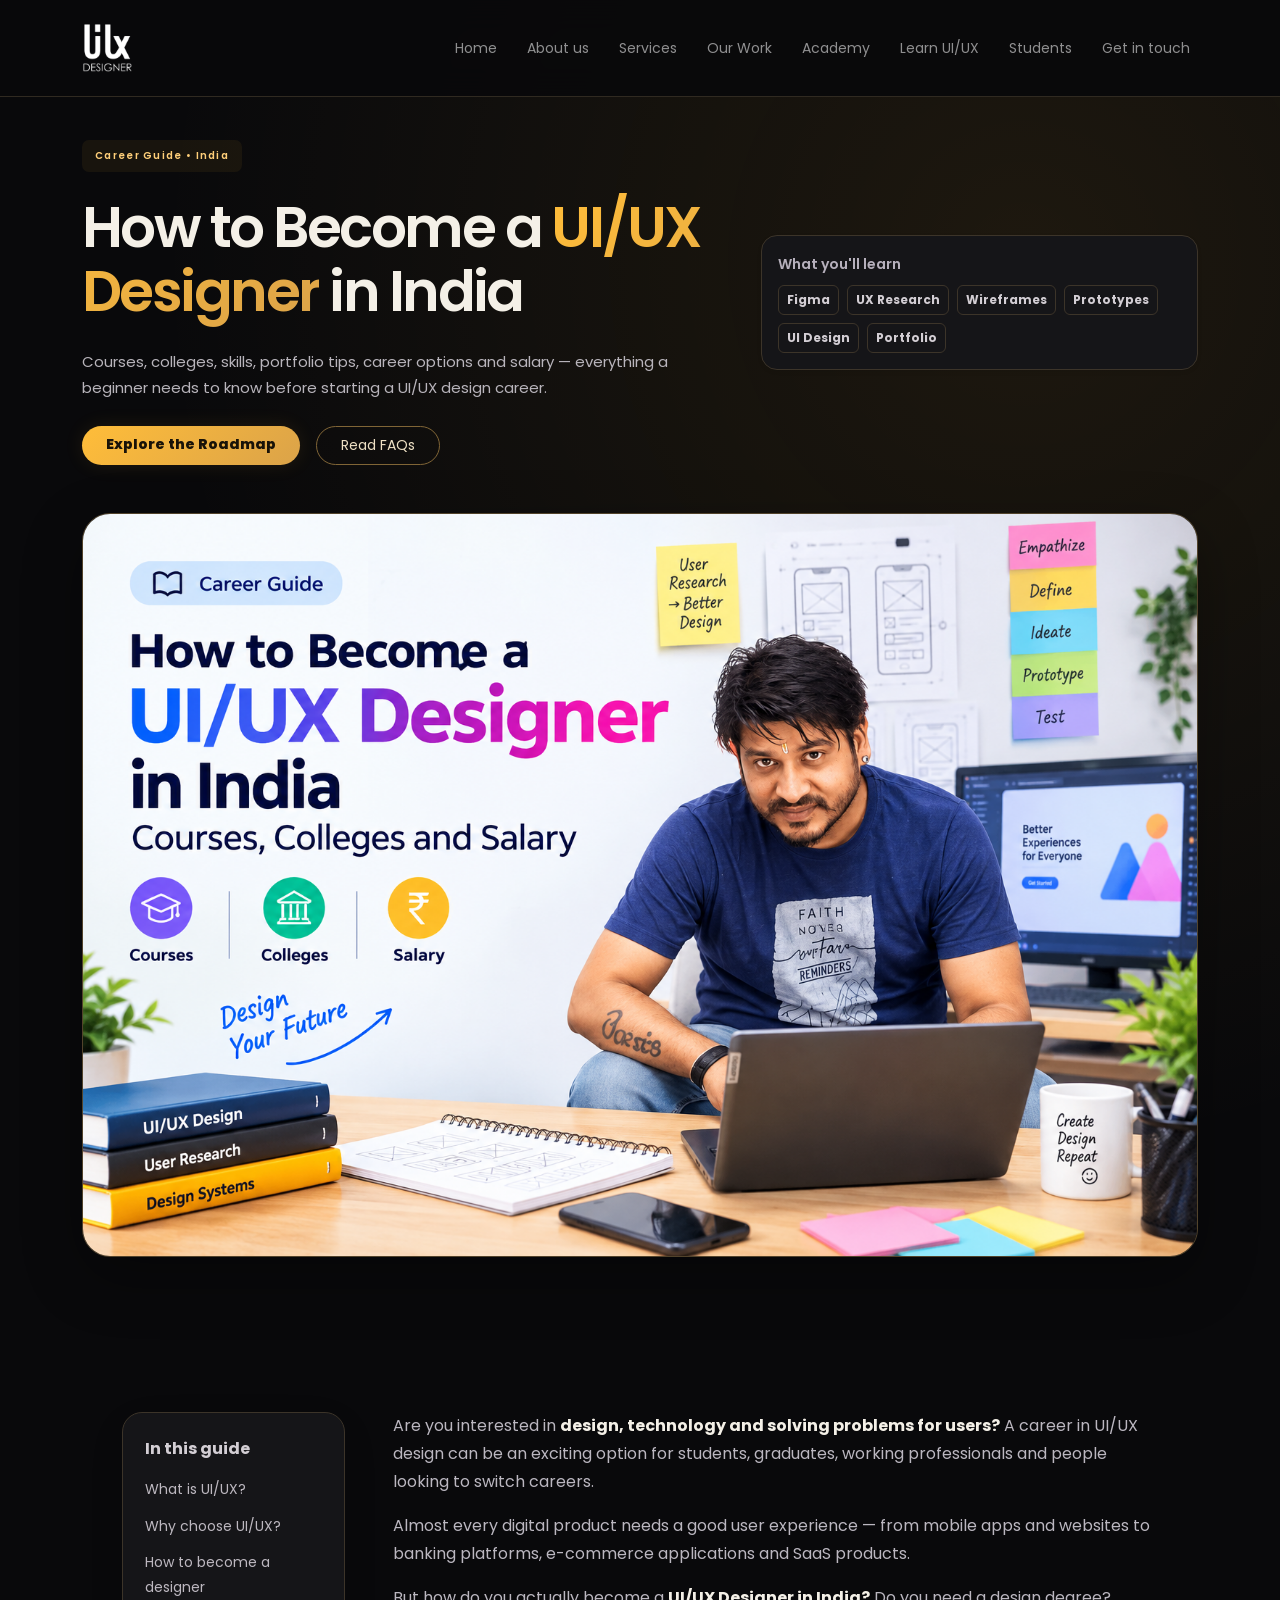
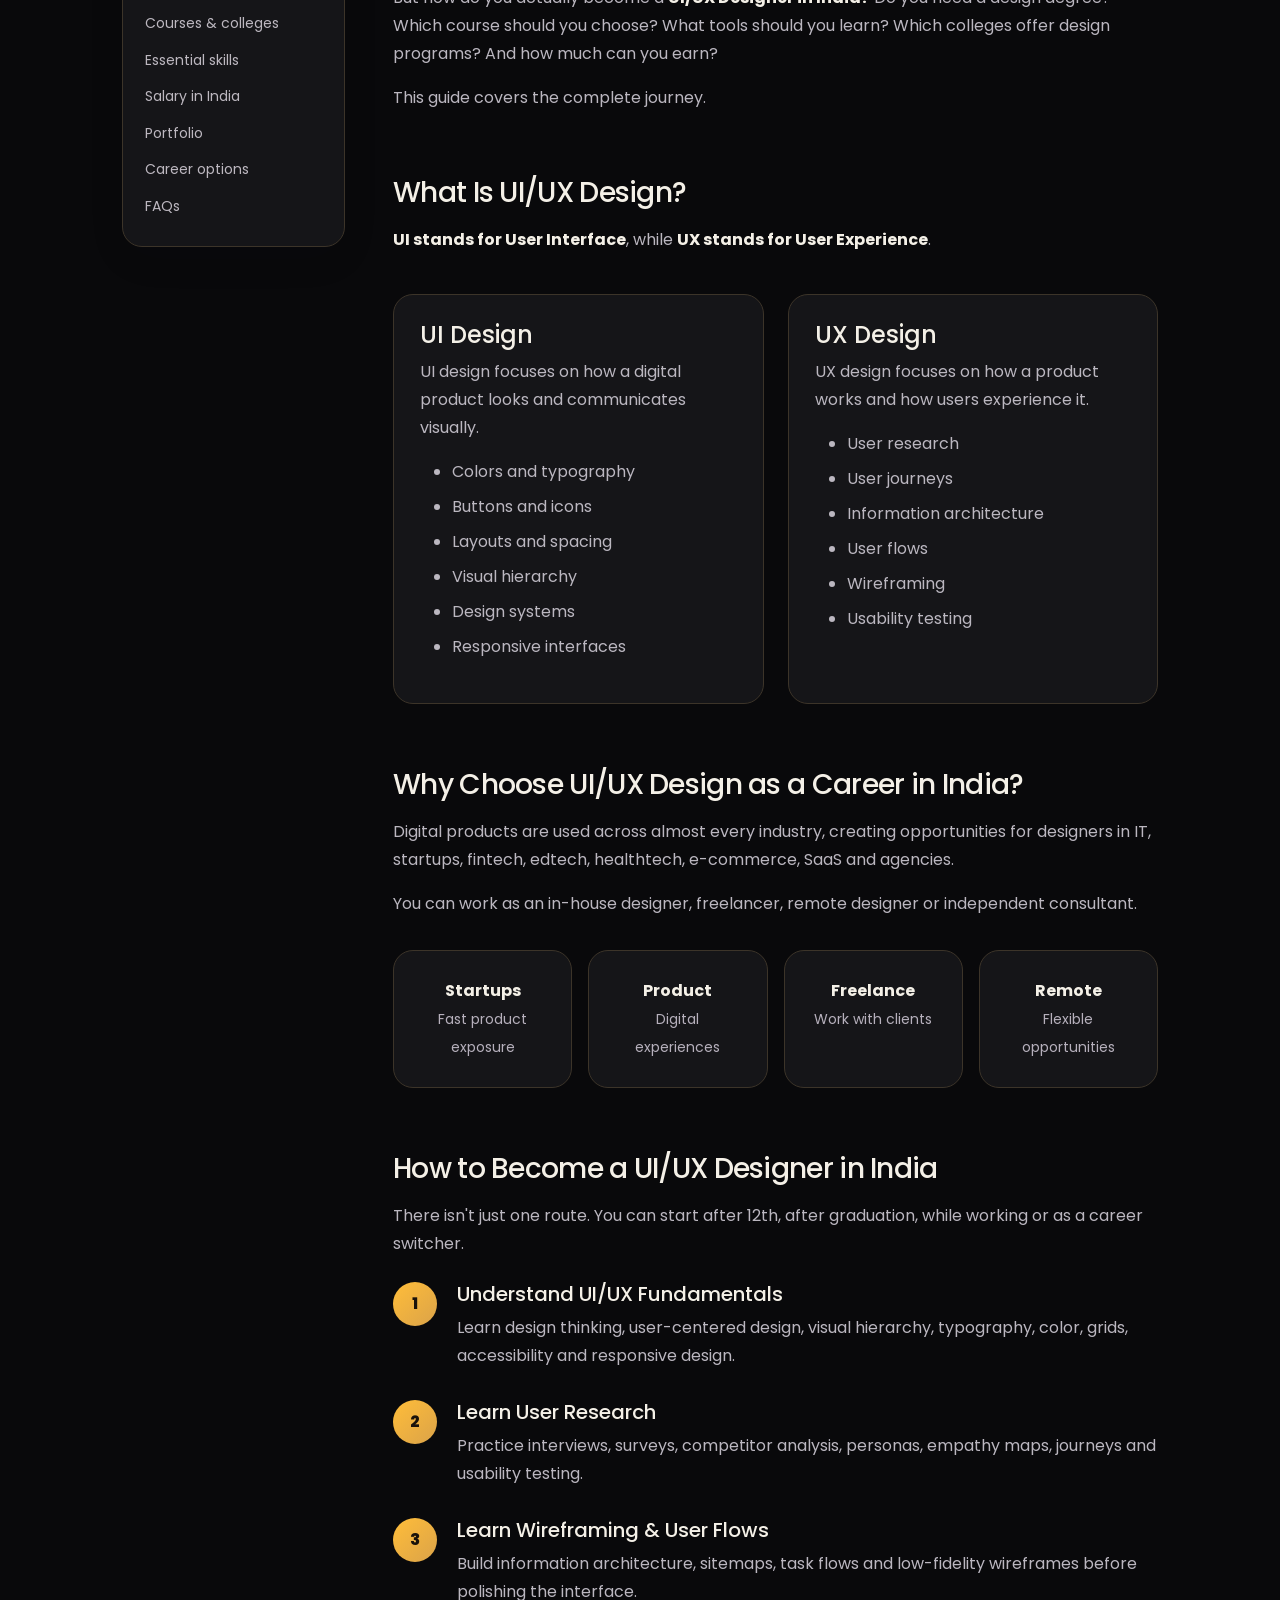
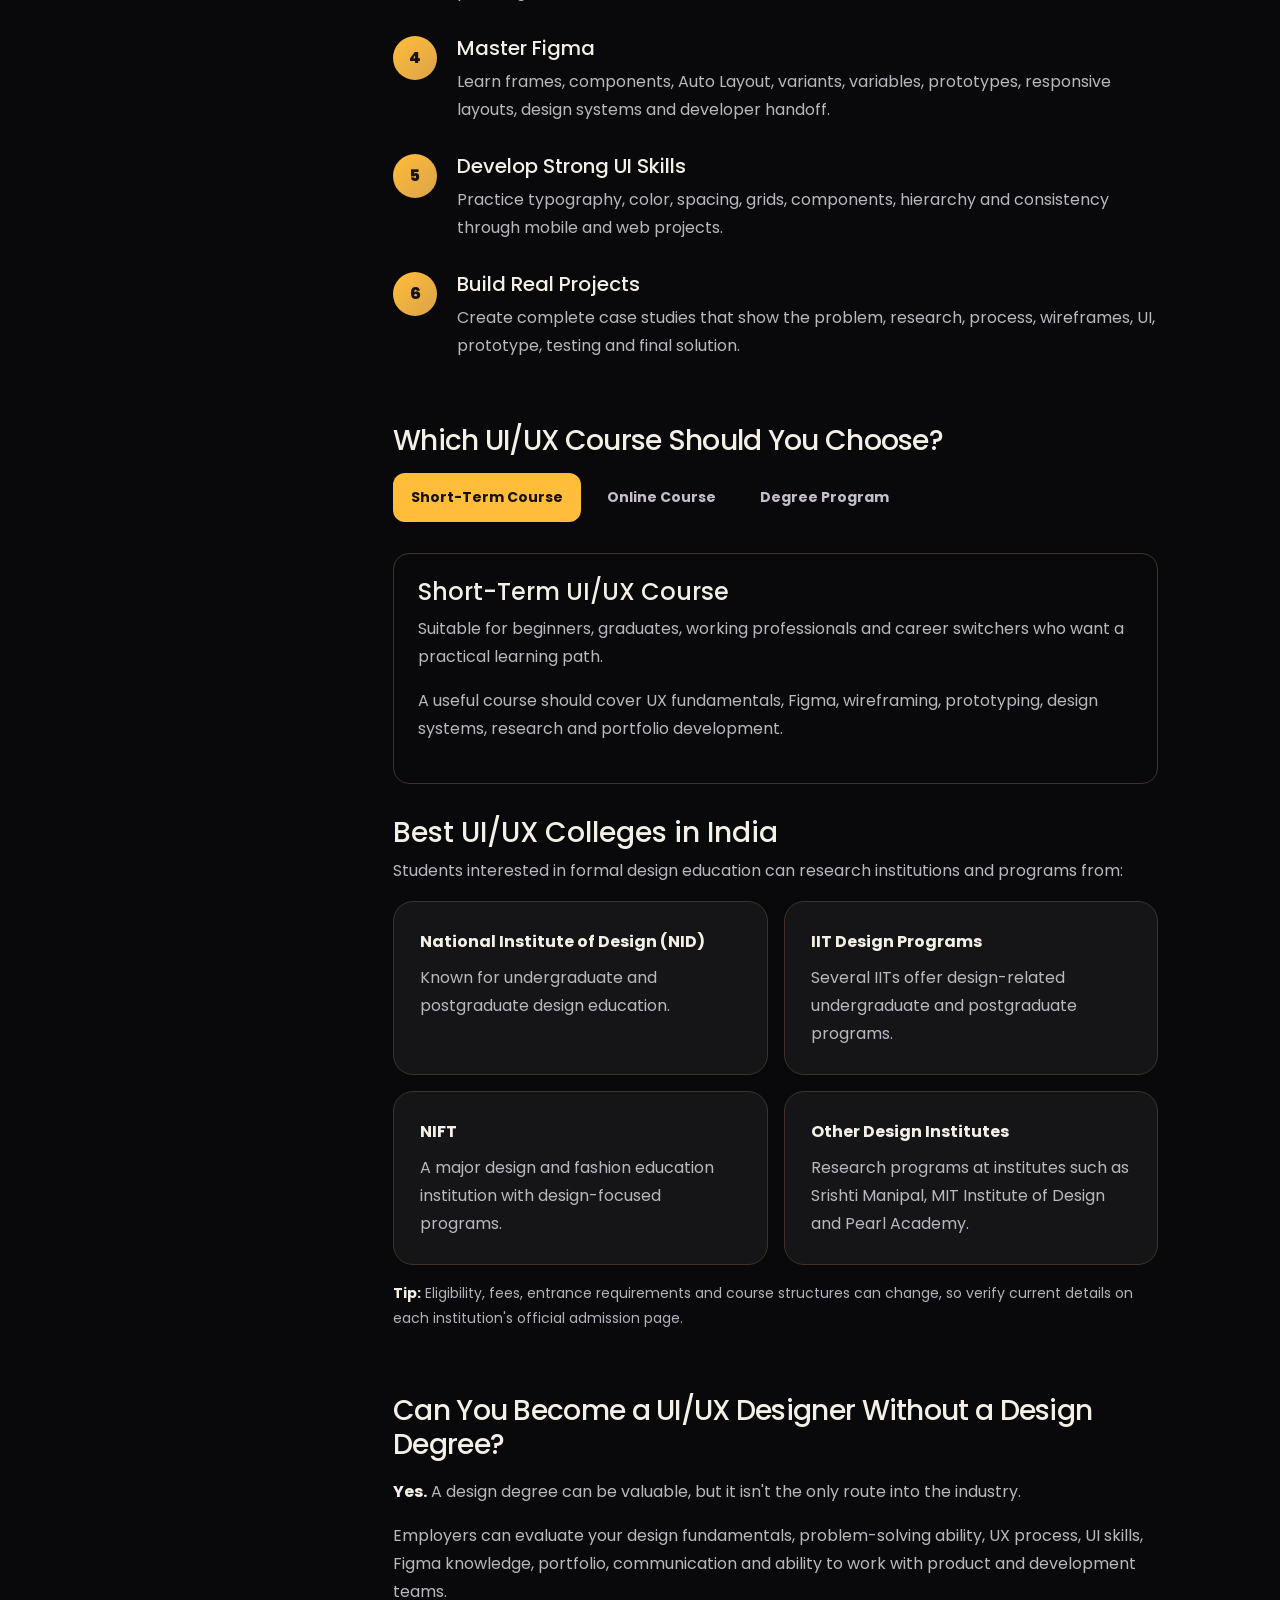
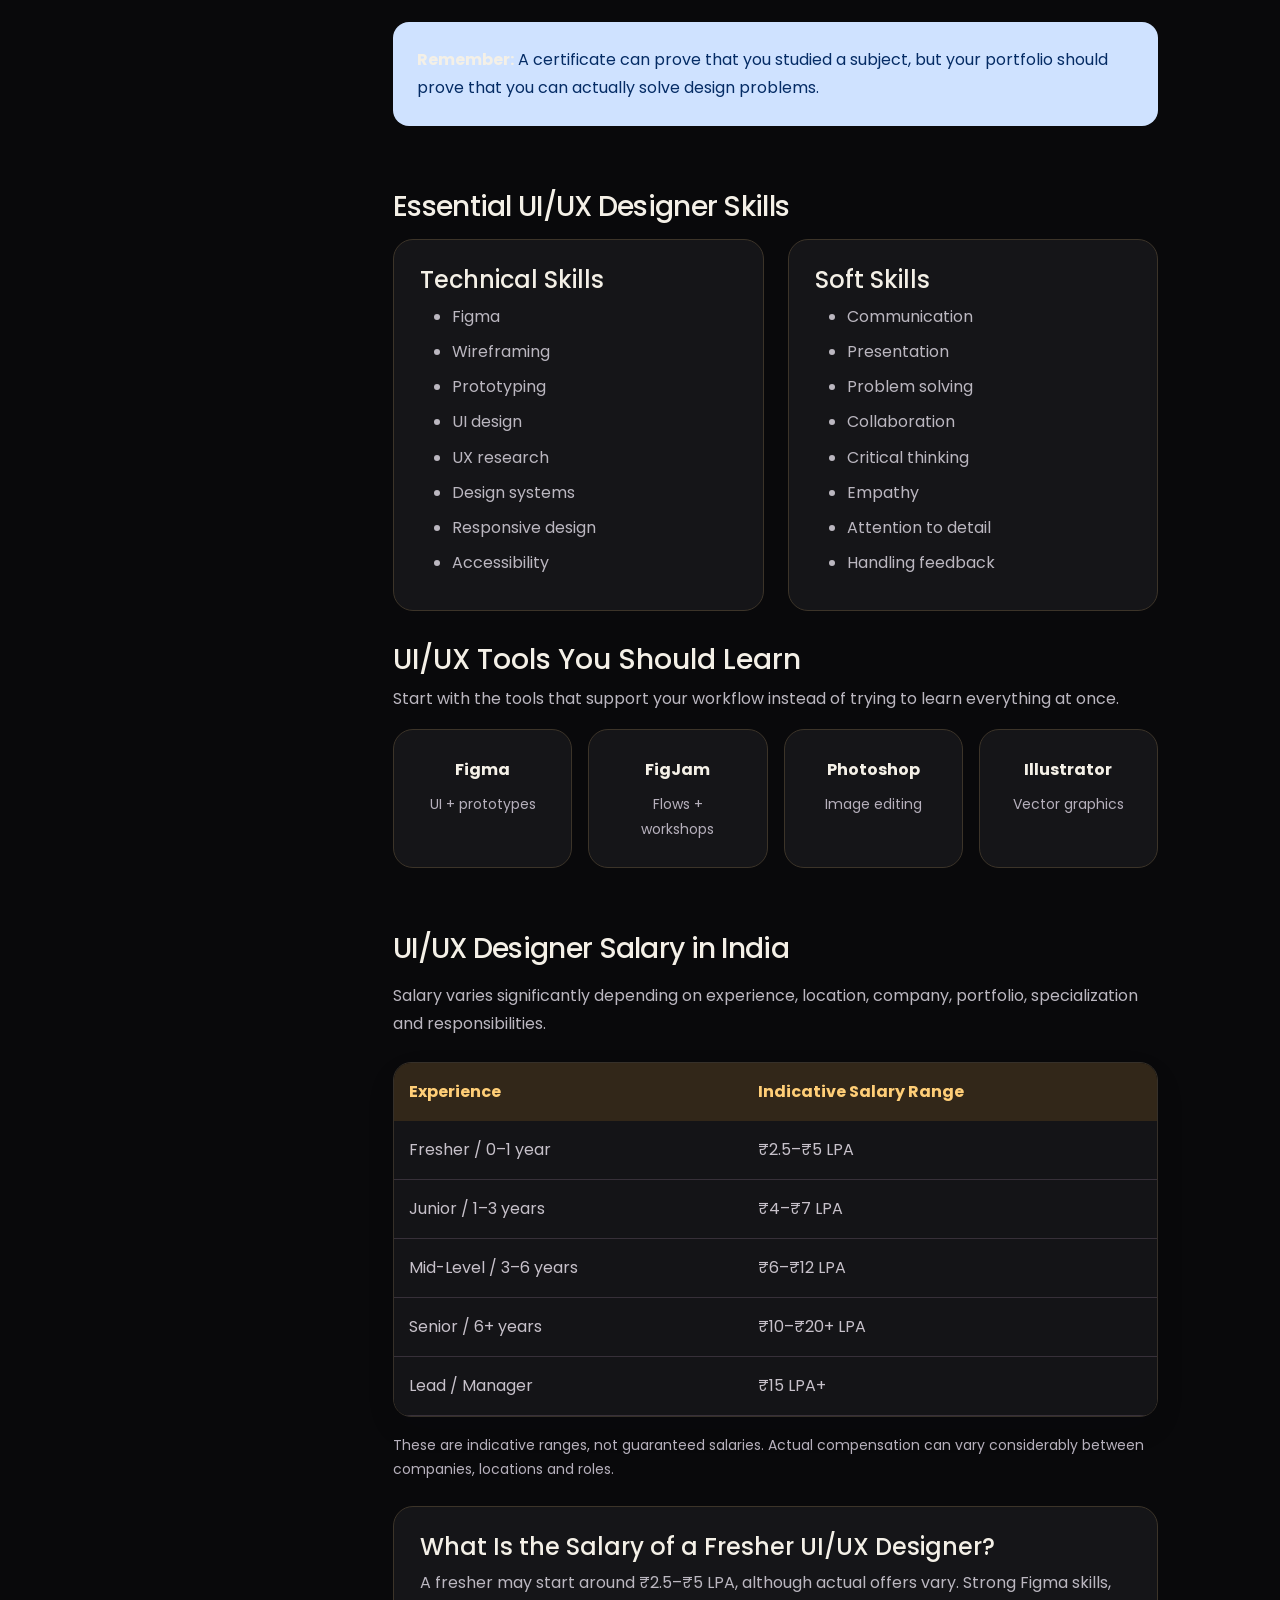
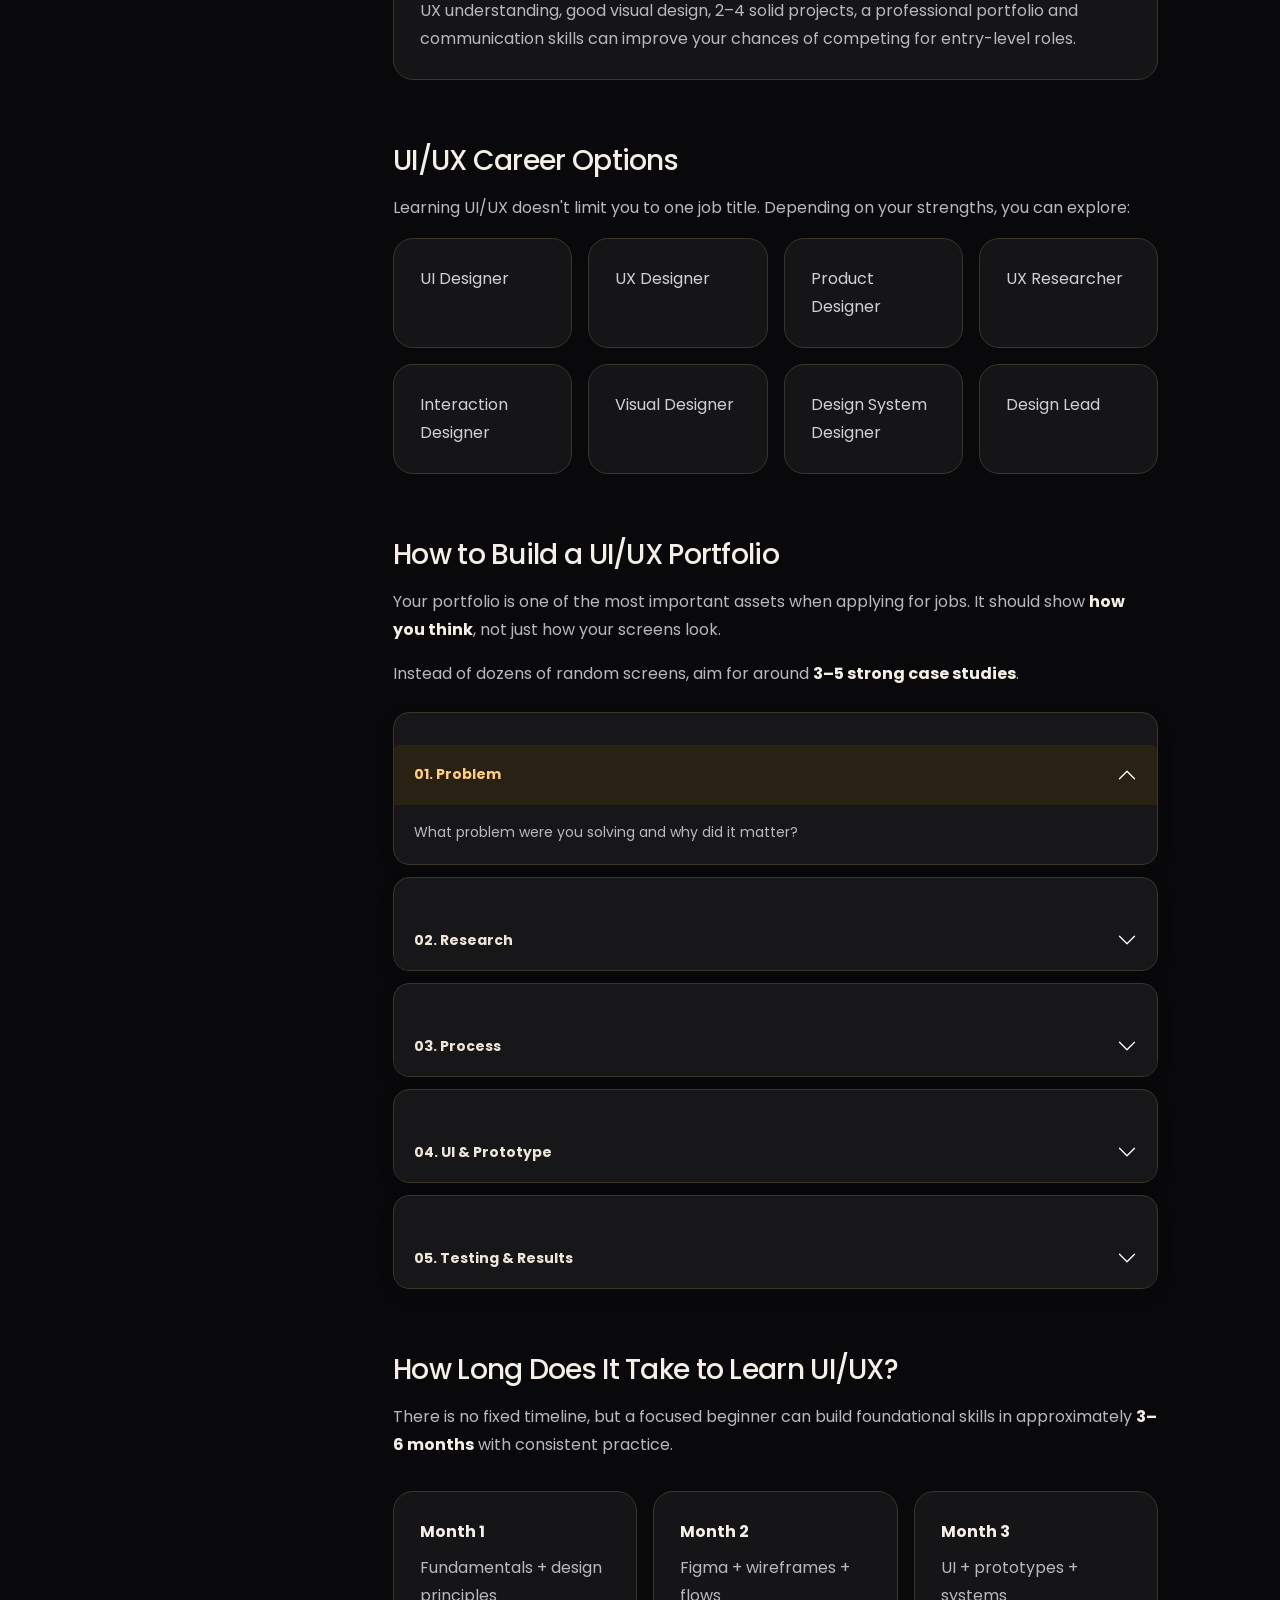
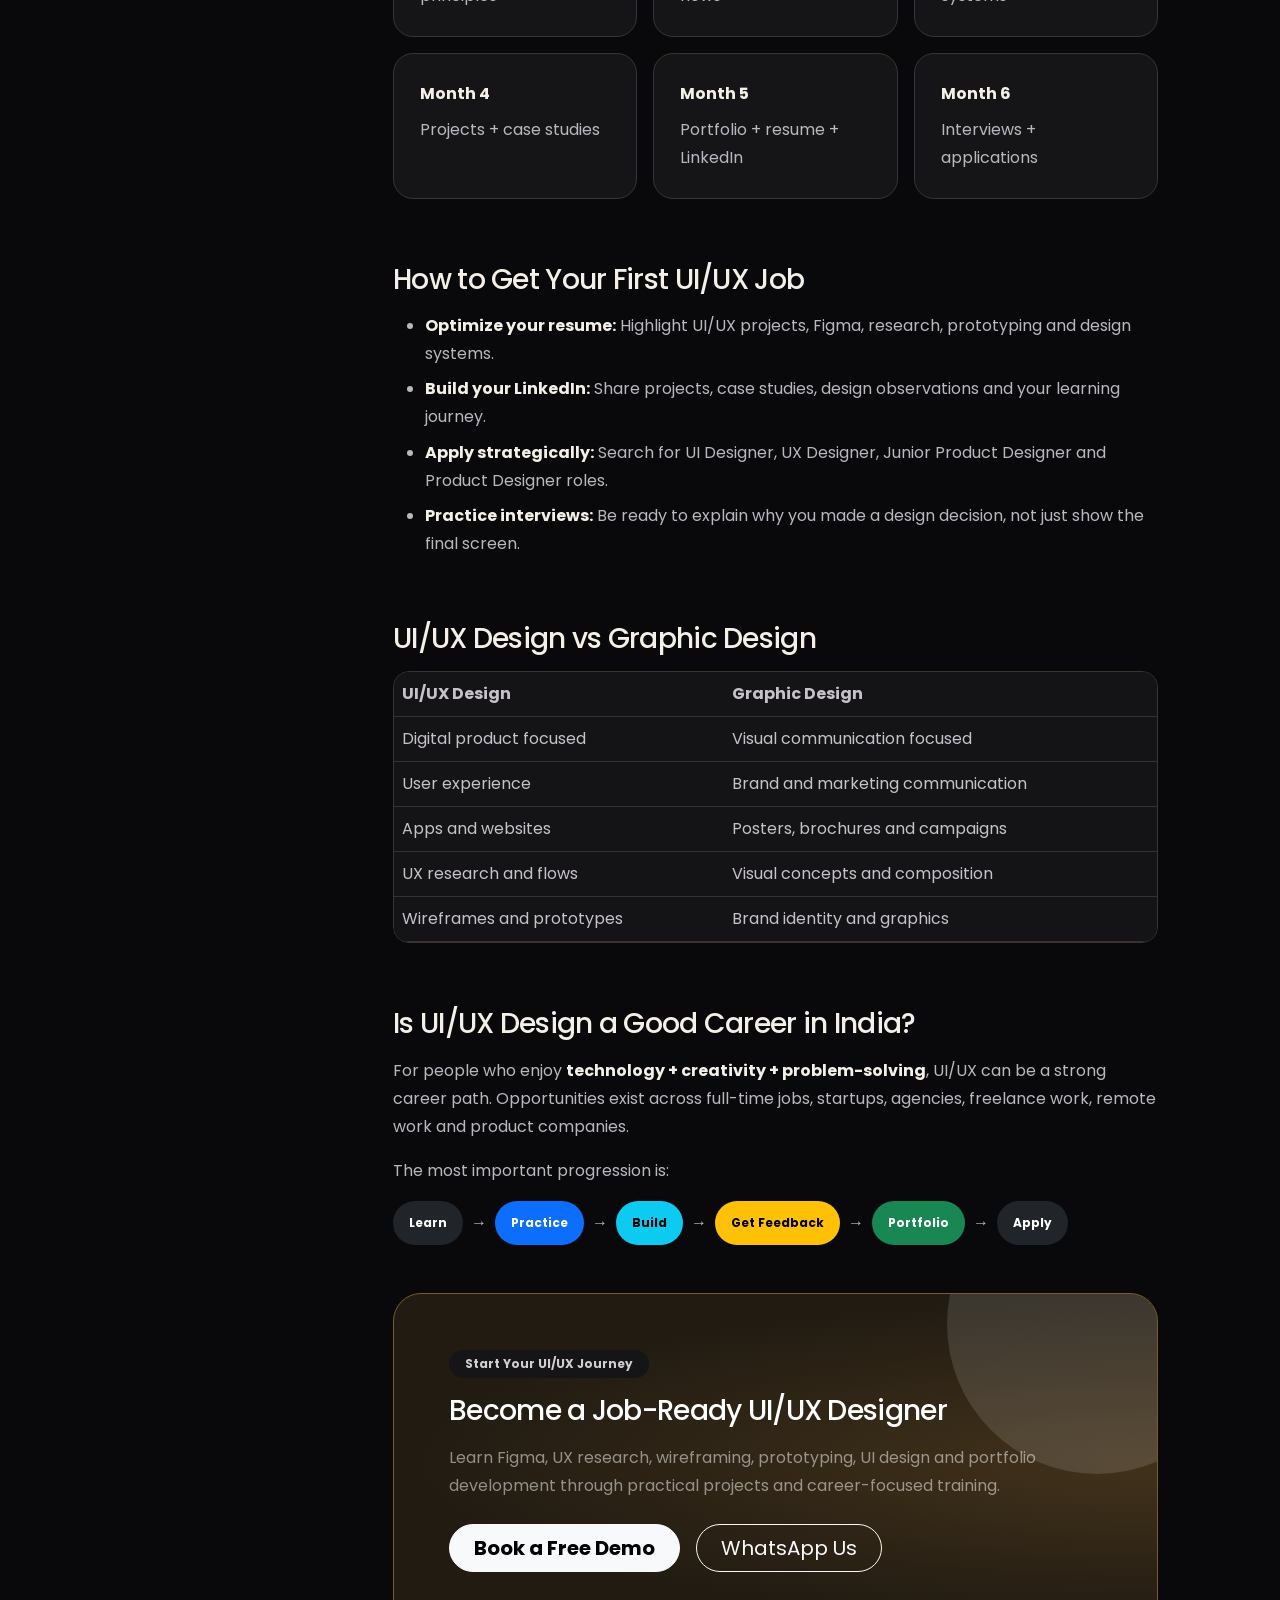
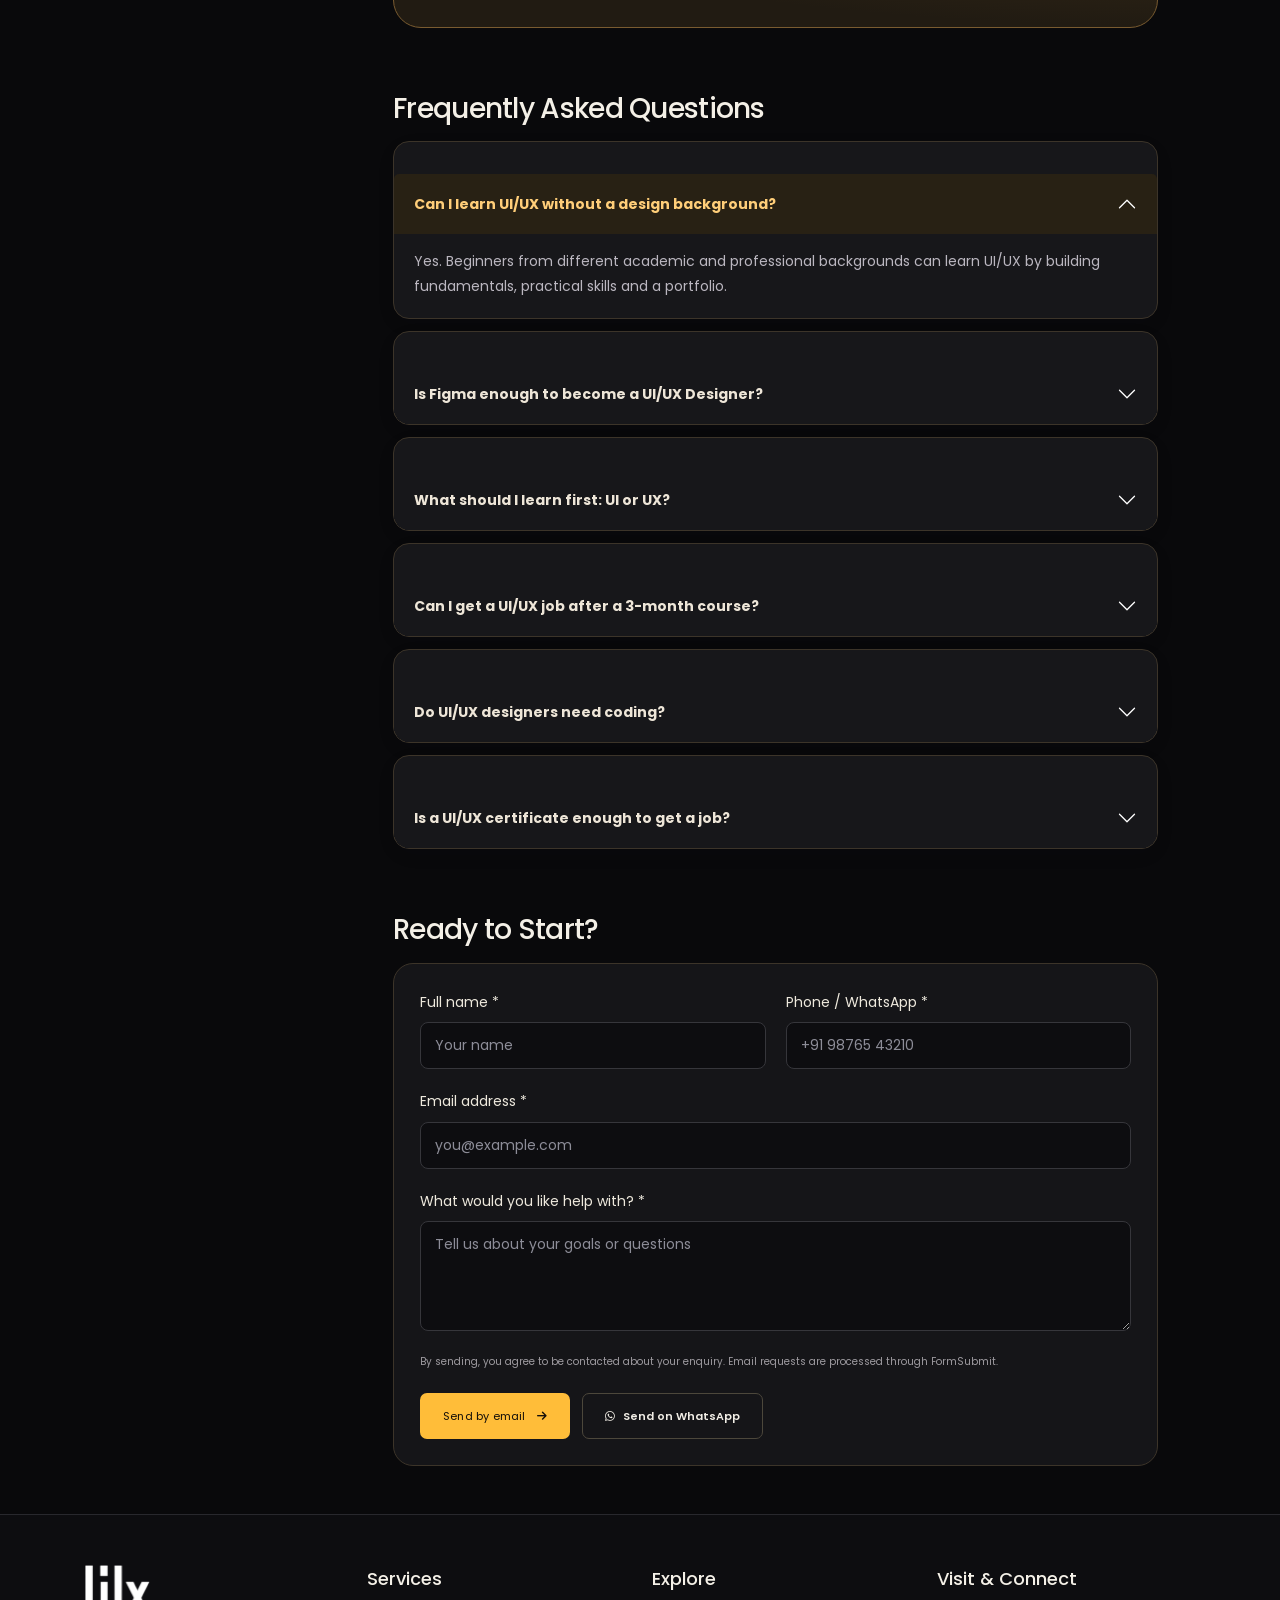
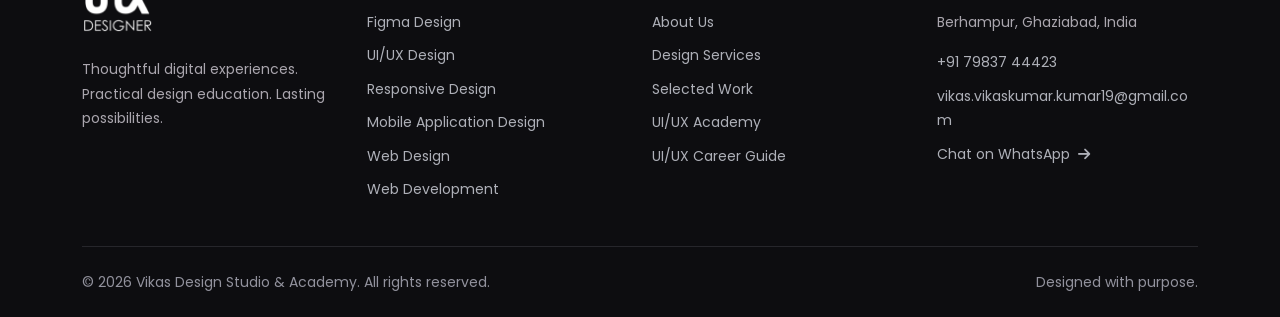
==== how-to-become-ui-ux-designer-in-india.html @ 35a5679b "Add files via upload" ====
<!doctype html>
<html lang="en">

<head>
  <meta charset="utf-8">
  <meta name="viewport" content="width=device-width, initial-scale=1">
  <meta name="google-adsense-account" content="ca-pub-6926392316665978">

  <title>How to Become a UI/UX Designer in India: Courses, Colleges & Salary</title>

  <meta name="keywords"
    content="how to become a UI UX designer in India, UI UX course in India, UI UX designer salary in India, UI UX colleges, Figma course, UI UX training">
  <meta name="description"
    content="Learn how to become a UI/UX Designer in India, including courses, colleges, skills, tools, career options, portfolio tips and UI/UX Designer salary expectations.">

  <meta name="robots" content="index, follow">

  <meta property="og:title" content="Vikas Kumar | Senior UI/UX Designer">
  <meta property="og:description"
    content="Senior UI/UX Designer specializing in Figma, web design, mobile app design, design systems and front-end development.">
  <meta property="og:type" content="website">
  <meta property="og:url" content="https://imvikaskt.com/">
  <meta property="og:image" content="https://imvikaskt.com/favicon.png">

  <link rel="icon" type="image/x-icon" href="favicon.png" />
  <link rel="canonical" href="https://imvikaskt.com/">


  <link href="https://fonts.googleapis.com/css2?family=Poppins:wght@300;400;600;700&display=swap" rel="stylesheet">
  <!-- Bootstrap 5.3.8 -->
  <link href="https://cdn.jsdelivr.net/npm/bootstrap@5.3.8/dist/css/bootstrap.min.css" rel="stylesheet">

  <style>
    :root {
      --brand: #5b4bff;
      --brand-2: #e638a8;
      --ink: #101828;
      --muted: #667085;
      --soft: #f7f8fc;
      --border: #e7e9f2;
      --gradient: linear-gradient(135deg, #3767ff 0%, #8b3dff 48%, #ed3da5 100%);
    }

    html {
      scroll-behavior: smooth;
    }

    body {
      color: var(--ink);
      background: #fff;
      font-family: Inter, ui-sans-serif, system-ui, -apple-system, BlinkMacSystemFont, "Segoe UI", sans-serif;
      line-height: 1.75;
    }

    .navbar {
      backdrop-filter: blur(14px);
      background: rgba(255, 255, 255, .9);
      border-bottom: 1px solid rgba(16, 24, 40, .06);
    }

    .brand-mark {
      width: 40px;
      height: 40px;
      border-radius: 12px;
      display: inline-grid;
      place-items: center;
      color: #fff;
      font-weight: 800;
      background: var(--gradient);
    }

    .hero {
      padding: 110px 0 60px;
      background:
        radial-gradient(circle at 8% 15%, rgba(91, 75, 255, .11), transparent 28%),
        radial-gradient(circle at 92% 20%, rgba(230, 56, 168, .10), transparent 25%),
        #fff;
    }

    .hero-card {
      overflow: hidden;
      border: 1px solid var(--border);
      border-radius: 28px;
      box-shadow: 0 25px 70px rgba(16, 24, 40, .10);
      background: #fff;
    }

    .hero-card img {
      width: 100%;
      display: block;
      aspect-ratio: 16/7;
      object-fit: cover;
    }

    .eyebrow {
      display: inline-flex;
      align-items: center;
      gap: 8px;
      padding: 7px 13px;
      border-radius: 999px;
      color: #4638c9;
      background: #eeedff;
      font-size: .85rem;
      font-weight: 700;
      letter-spacing: .02em;
    }

    .display-title {
      font-weight: 850;
      letter-spacing: -.045em;
      line-height: 1.05;
      font-size: clamp(2.3rem, 5vw, 4.8rem);
    }

    .gradient-text {
      background: var(--gradient);
      -webkit-background-clip: text;
      background-clip: text;
      color: transparent;
    }

    .lead-copy {
      color: var(--muted);
      font-size: 1.12rem;
      max-width: 780px;
    }

    .article-wrap {
      max-width: 1060px;
    }

    .article-wrap h2 {
      margin-top: 4rem;
      margin-bottom: 1rem;
      font-weight: 800;
      letter-spacing: -.025em;
    }

    .article-wrap h3 {
      margin-top: 2rem;
      font-weight: 750;
    }

    .article-wrap p {
      color: #344054;
    }

    .article-wrap li {
      margin-bottom: .45rem;
      color: #344054;
    }

    .toc {
      position: sticky;
      top: 90px;
      border: 1px solid var(--border);
      border-radius: 20px;
      padding: 22px;
      background: #fff;
      box-shadow: 0 12px 40px rgba(16, 24, 40, .06);
    }

    .toc a {
      display: block;
      color: #475467;
      text-decoration: none;
      padding: 6px 0;
      font-size: .93rem;
    }

    .toc a:hover {
      color: var(--brand);
    }

    .info-card {
      height: 100%;
      padding: 26px;
      border: 1px solid var(--border);
      border-radius: 20px;
      background: #fff;
      transition: transform .35s ease, box-shadow .35s ease, border-color .35s ease;
    }

    .info-card:hover {
      transform: translateY(-6px);
      border-color: #d9d5ff;
      box-shadow: 0 18px 45px rgba(16, 24, 40, .09);
    }

    .salary-table {
      overflow: hidden;
      border: 1px solid var(--border);
      border-radius: 18px;
      box-shadow: 0 12px 35px rgba(16, 24, 40, .05);
    }

    .salary-table thead th {
      background: #101828;
      color: #fff;
      padding: 15px;
      border: 0;
    }

    .salary-table td {
      padding: 15px;
      vertical-align: middle;
    }

    .career-tabs .nav-link {
      border: 0;
      color: #667085;
      font-weight: 700;
      padding: 12px 18px;
      border-radius: 12px;
    }

    .career-tabs .nav-link.active {
      color: #fff;
      background: var(--gradient);
      box-shadow: 0 10px 25px rgba(91, 75, 255, .2);
    }

    .accordion-item {
      border: 1px solid var(--border) !important;
      border-radius: 16px !important;
      overflow: hidden;
      margin-bottom: 12px;
      box-shadow: 0 6px 22px rgba(16, 24, 40, .04);
    }

    .accordion-button {
      font-weight: 700;
      padding: 20px;
      background: #fff;
    }

    .accordion-button:not(.collapsed) {
      color: #3329a6;
      background: #f7f6ff;
      box-shadow: none;
    }

    .accordion-button:focus {
      box-shadow: none;
    }

    .accordion-body {
      color: #475467;
      padding: 0 20px 20px;
    }

    .cta {
      position: relative;
      overflow: hidden;
      border-radius: 28px;
      padding: 55px;
      color: #fff;
      background: var(--gradient);
      box-shadow: 0 25px 70px rgba(91, 75, 255, .25);
    }

    .cta::after {
      content: "";
      position: absolute;
      width: 300px;
      height: 300px;
      border-radius: 50%;
      right: -90px;
      top: -120px;
      background: rgba(255, 255, 255, .12);
    }

    .btn-gradient {
      border: 0;
      color: #fff;
      font-weight: 750;
      background: var(--gradient);
      box-shadow: 0 10px 25px rgba(91, 75, 255, .20);
      transition: transform .25s ease, box-shadow .25s ease;
    }

    .btn-gradient:hover {
      color: #fff;
      transform: translateY(-2px);
      box-shadow: 0 15px 30px rgba(91, 75, 255, .28);
    }

    .step {
      position: relative;
      padding-left: 64px;
      margin-bottom: 30px;
    }

    .step-number {
      position: absolute;
      left: 0;
      top: 0;
      width: 44px;
      height: 44px;
      border-radius: 50%;
      display: grid;
      place-items: center;
      color: #fff;
      font-weight: 800;
      background: var(--gradient);
    }

    .fade-up {
      opacity: 0;
      transform: translateY(28px);
      transition: opacity .75s ease, transform .75s cubic-bezier(.2, .8, .2, 1);
    }

    .fade-up.visible {
      opacity: 1;
      transform: none;
    }

    @media (max-width: 991.98px) {
      .hero {
        padding-top: 90px;
      }

      .toc {
        position: static;
        margin-bottom: 30px;
      }
    }

    @media (max-width: 575.98px) {
      .hero-card img {
        aspect-ratio: 16/10;
      }

      .cta {
        padding: 34px 24px;
      }

      .article-wrap h2 {
        margin-top: 3rem;
      }
    }

    @media (prefers-reduced-motion: reduce) {
      html {
        scroll-behavior: auto;
      }

      *,
      *::before,
      *::after {
        animation-duration: .01ms !important;
        transition-duration: .01ms !important;
      }

      .fade-up {
        opacity: 1;
        transform: none;
      }
    }
  </style>

  <!-- Article structured data -->
  <script type="application/ld+json">
  {
    "@context":"https://schema.org",
    "@type":"Article",
    "headline":"How to Become a UI/UX Designer in India: Courses, Colleges and Salary",
    "description":"A practical guide to becoming a UI/UX Designer in India, covering courses, colleges, skills, tools, portfolio development, career options and salary.",
    
    "author":{"@type":"Organization","name":"Vikas Design Studio & Academy"},
    "publisher":{"@type":"Organization","name":"Vikas Design Studio & Academy"}
  }
  </script>
  <link rel="icon" href="favicon.png">
  <link href="https://fonts.googleapis.com/css2?family=Poppins:wght@300;400;500;600;700&display=swap" rel="stylesheet">
  <link rel="stylesheet" href="https://cdnjs.cloudflare.com/ajax/libs/font-awesome/6.4.0/css/all.min.css">
  <link rel="stylesheet" href="corporate.css">
  <link rel="stylesheet" href="site-additions.css">
</head>

<body class="guide-page">

  <nav class="navbar navbar-expand-lg fixed-top" data-bs-theme="dark" aria-label="Main navigation">
    <div class="container">
      <a class="navbar-brand brand-lockup" href="index.html#home" aria-label="UI/UX Coaching home"><img src="logo.png"
          alt="" width="45" height="45"></a>
      <button class="navbar-toggler" type="button" data-bs-toggle="collapse" data-bs-target="#navbarNav"
        aria-controls="navbarNav" aria-expanded="false" aria-label="Toggle navigation"><span
          class="navbar-toggler-icon"></span></button>
      <div class="collapse navbar-collapse justify-content-end" id="navbarNav">
        <ul class="navbar-nav align-items-lg-center">
          <li class="nav-item"><a class="nav-link" href="index.html#home">Home</a></li>
          <li class="nav-item"><a class="nav-link" href="index.html#about">About us</a></li>
          <li class="nav-item"><a class="nav-link" href="index.html#services">Services</a></li>
          <li class="nav-item"><a class="nav-link" href="index.html#portfolio">Our Work</a></li>
          <li class="nav-item"><a class="nav-link" href="index.html#training">Academy</a></li>
          <li class="nav-item"><a class="nav-link" href="how-to-become-ui-ux-designer-in-india.html">Learn UI/UX</a>
          </li>
          <li class="nav-item"><a class="nav-link" href="index.html#students">Students</a></li>
          <li class="nav-item"><a class="nav-link" href="index.html#contact">Get in touch</a></li>
        </ul>
      </div>
    </div>
  </nav>

  <header class="hero">
    <div class="container">
      <div class="row align-items-center g-5">
        <div class="col-lg-7 fade-up">
          <span class="eyebrow">Career Guide • India</span>
          <h1 class="display-title mt-4">
            How to Become a
            <span class="gradient-text">UI/UX Designer</span>
            in India
          </h1>
          <p class="lead-copy mt-4">
            Courses, colleges, skills, portfolio tips, career options and salary —
            everything a beginner needs to know before starting a UI/UX design career.
          </p>
          <div class="d-flex flex-wrap gap-3 mt-4">
            <a href="#roadmap" class="btn btn-gradient btn-lg rounded-pill px-4">Explore the Roadmap</a>
            <a href="#faq" class="btn btn-outline-dark btn-lg rounded-pill px-4">Read FAQs</a>
          </div>
        </div>
        <div class="col-lg-5 fade-up">
          <div class="p-3 rounded-4 bg-white shadow-sm border">
            <div class="small text-secondary fw-semibold mb-2">What you'll learn</div>
            <div class="d-flex flex-wrap gap-2">
              <span class="badge text-bg-light border p-2">Figma</span>
              <span class="badge text-bg-light border p-2">UX Research</span>
              <span class="badge text-bg-light border p-2">Wireframes</span>
              <span class="badge text-bg-light border p-2">Prototypes</span>
              <span class="badge text-bg-light border p-2">UI Design</span>
              <span class="badge text-bg-light border p-2">Portfolio</span>
            </div>
          </div>
        </div>
      </div>

      <div class="hero-card mt-5 fade-up">
        <img src="how-to-become-ui-ux-designer-in-india.jpg"
          alt="How to become a UI UX Designer in India - courses, colleges and salary" width="1600" height="900"
          loading="eager">
      </div>
    </div>
  </header>

  <main id="main">
    <section class="py-5">
      <div class="container article-wrap">
        <div class="row g-5">
          <aside class="col-lg-3">
            <div class="toc fade-up">
              <div class="fw-bold mb-2">In this guide</div>
              <a href="#what-is-uiux">What is UI/UX?</a>
              <a href="#why-uiux">Why choose UI/UX?</a>
              <a href="#roadmap">How to become a designer</a>
              <a href="#courses">Courses & colleges</a>
              <a href="#skills">Essential skills</a>
              <a href="#salary">Salary in India</a>
              <a href="#portfolio">Portfolio</a>
              <a href="#career">Career options</a>
              <a href="#faq">FAQs</a>
            </div>
          </aside>

          <article class="col-lg-9">

            <div class="fade-up">
              <p>
                Are you interested in <strong>design, technology and solving problems for users?</strong>
                A career in UI/UX design can be an exciting option for students, graduates, working
                professionals and people looking to switch careers.
              </p>
              <p>
                Almost every digital product needs a good user experience — from mobile apps and
                websites to banking platforms, e-commerce applications and SaaS products.
              </p>
              <p>
                But how do you actually become a <strong>UI/UX Designer in India?</strong> Do you need
                a design degree? Which course should you choose? What tools should you learn?
                Which colleges offer design programs? And how much can you earn?
              </p>
              <p>This guide covers the complete journey.</p>
            </div>

            <section id="what-is-uiux" class="fade-up">
              <h2>What Is UI/UX Design?</h2>
              <p><strong>UI stands for User Interface</strong>, while <strong>UX stands for User Experience</strong>.
              </p>

              <div class="row g-4 mt-2">
                <div class="col-md-6">
                  <div class="info-card">
                    <h3 class="h4 mt-0">UI Design</h3>
                    <p>UI design focuses on how a digital product looks and communicates visually.</p>
                    <ul>
                      <li>Colors and typography</li>
                      <li>Buttons and icons</li>
                      <li>Layouts and spacing</li>
                      <li>Visual hierarchy</li>
                      <li>Design systems</li>
                      <li>Responsive interfaces</li>
                    </ul>
                  </div>
                </div>
                <div class="col-md-6">
                  <div class="info-card">
                    <h3 class="h4 mt-0">UX Design</h3>
                    <p>UX design focuses on how a product works and how users experience it.</p>
                    <ul>
                      <li>User research</li>
                      <li>User journeys</li>
                      <li>Information architecture</li>
                      <li>User flows</li>
                      <li>Wireframing</li>
                      <li>Usability testing</li>
                    </ul>
                  </div>
                </div>
              </div>
            </section>

            <section id="why-uiux" class="fade-up">
              <h2>Why Choose UI/UX Design as a Career in India?</h2>
              <p>
                Digital products are used across almost every industry, creating opportunities for
                designers in IT, startups, fintech, edtech, healthtech, e-commerce, SaaS and agencies.
              </p>
              <p>You can work as an in-house designer, freelancer, remote designer or independent consultant.</p>
              <div class="row row-cols-2 row-cols-md-4 g-3 mt-2">
                <div class="col">
                  <div class="info-card text-center"><strong>Startups</strong><br><small class="text-secondary">Fast
                      product exposure</small></div>
                </div>
                <div class="col">
                  <div class="info-card text-center"><strong>Product</strong><br><small class="text-secondary">Digital
                      experiences</small></div>
                </div>
                <div class="col">
                  <div class="info-card text-center"><strong>Freelance</strong><br><small class="text-secondary">Work
                      with clients</small></div>
                </div>
                <div class="col">
                  <div class="info-card text-center"><strong>Remote</strong><br><small class="text-secondary">Flexible
                      opportunities</small></div>
                </div>
              </div>
            </section>

            <section id="roadmap" class="fade-up">
              <h2>How to Become a UI/UX Designer in India</h2>
              <p>There isn't just one route. You can start after 12th, after graduation, while working or as a career
                switcher.</p>

              <div class="mt-4">
                <div class="step">
                  <span class="step-number">1</span>
                  <h3 class="h5 mt-0">Understand UI/UX Fundamentals</h3>
                  <p>Learn design thinking, user-centered design, visual hierarchy, typography, color, grids,
                    accessibility and responsive design.</p>
                </div>
                <div class="step">
                  <span class="step-number">2</span>
                  <h3 class="h5 mt-0">Learn User Research</h3>
                  <p>Practice interviews, surveys, competitor analysis, personas, empathy maps, journeys and usability
                    testing.</p>
                </div>
                <div class="step">
                  <span class="step-number">3</span>
                  <h3 class="h5 mt-0">Learn Wireframing & User Flows</h3>
                  <p>Build information architecture, sitemaps, task flows and low-fidelity wireframes before polishing
                    the interface.</p>
                </div>
                <div class="step">
                  <span class="step-number">4</span>
                  <h3 class="h5 mt-0">Master Figma</h3>
                  <p>Learn frames, components, Auto Layout, variants, variables, prototypes, responsive layouts, design
                    systems and developer handoff.</p>
                </div>
                <div class="step">
                  <span class="step-number">5</span>
                  <h3 class="h5 mt-0">Develop Strong UI Skills</h3>
                  <p>Practice typography, color, spacing, grids, components, hierarchy and consistency through mobile
                    and web projects.</p>
                </div>
                <div class="step">
                  <span class="step-number">6</span>
                  <h3 class="h5 mt-0">Build Real Projects</h3>
                  <p>Create complete case studies that show the problem, research, process, wireframes, UI, prototype,
                    testing and final solution.</p>
                </div>
              </div>
            </section>

            <section id="courses" class="fade-up">
              <h2>Which UI/UX Course Should You Choose?</h2>

              <ul class="nav career-tabs nav-pills gap-2 mb-4" id="courseTabs" role="tablist">
                <li class="nav-item" role="presentation">
                  <button class="nav-link active" data-bs-toggle="pill" data-bs-target="#short-course"
                    type="button">Short-Term Course</button>
                </li>
                <li class="nav-item" role="presentation">
                  <button class="nav-link" data-bs-toggle="pill" data-bs-target="#online-course" type="button">Online
                    Course</button>
                </li>
                <li class="nav-item" role="presentation">
                  <button class="nav-link" data-bs-toggle="pill" data-bs-target="#degree-course" type="button">Degree
                    Program</button>
                </li>
              </ul>

              <div class="tab-content border rounded-4 p-4 ">
                <div class="tab-pane fade show active" id="short-course">
                  <h3 class="h4 mt-0">Short-Term UI/UX Course</h3>
                  <p>Suitable for beginners, graduates, working professionals and career switchers who want a practical
                    learning path.</p>
                  <p>A useful course should cover UX fundamentals, Figma, wireframing, prototyping, design systems,
                    research and portfolio development.</p>
                </div>
                <div class="tab-pane fade" id="online-course">
                  <h3 class="h4 mt-0">Online UI/UX Course</h3>
                  <p>Online learning is useful when you need flexibility. Look for structured assignments, mentor
                    feedback, practical projects and portfolio guidance instead of video lessons alone.</p>
                </div>
                <div class="tab-pane fade" id="degree-course">
                  <h3 class="h4 mt-0">Degree Program</h3>
                  <p>Students who want a formal design education can explore B.Des, M.Des, Interaction Design,
                    Communication Design and Product Design programs.</p>
                </div>
              </div>

              <h3>Best UI/UX Colleges in India</h3>
              <p>Students interested in formal design education can research institutions and programs from:</p>
              <div class="row g-3">
                <div class="col-md-6">
                  <div class="info-card"><strong>National Institute of Design (NID)</strong>
                    <p class="mb-0 mt-2">Known for undergraduate and postgraduate design education.</p>
                  </div>
                </div>
                <div class="col-md-6">
                  <div class="info-card"><strong>IIT Design Programs</strong>
                    <p class="mb-0 mt-2">Several IITs offer design-related undergraduate and postgraduate programs.</p>
                  </div>
                </div>
                <div class="col-md-6">
                  <div class="info-card"><strong>NIFT</strong>
                    <p class="mb-0 mt-2">A major design and fashion education institution with design-focused programs.
                    </p>
                  </div>
                </div>
                <div class="col-md-6">
                  <div class="info-card"><strong>Other Design Institutes</strong>
                    <p class="mb-0 mt-2">Research programs at institutes such as Srishti Manipal, MIT Institute of
                      Design and Pearl Academy.</p>
                  </div>
                </div>
              </div>
              <p class="small text-secondary mt-3"><strong>Tip:</strong> Eligibility, fees, entrance requirements and
                course structures can change, so verify current details on each institution's official admission page.
              </p>
            </section>

            <section class="fade-up">
              <h2>Can You Become a UI/UX Designer Without a Design Degree?</h2>
              <p><strong>Yes.</strong> A design degree can be valuable, but it isn't the only route into the industry.
              </p>
              <p>Employers can evaluate your design fundamentals, problem-solving ability, UX process, UI skills, Figma
                knowledge, portfolio, communication and ability to work with product and development teams.</p>
              <div class="alert alert-primary border-0 rounded-4 p-4">
                <strong>Remember:</strong> A certificate can prove that you studied a subject, but your portfolio should
                prove that you can actually solve design problems.
              </div>
            </section>

            <section id="skills" class="fade-up">
              <h2>Essential UI/UX Designer Skills</h2>
              <div class="row g-4">
                <div class="col-md-6">
                  <div class="info-card">
                    <h3 class="h4 mt-0">Technical Skills</h3>
                    <ul class="mb-0">
                      <li>Figma</li>
                      <li>Wireframing</li>
                      <li>Prototyping</li>
                      <li>UI design</li>
                      <li>UX research</li>
                      <li>Design systems</li>
                      <li>Responsive design</li>
                      <li>Accessibility</li>
                    </ul>
                  </div>
                </div>
                <div class="col-md-6">
                  <div class="info-card">
                    <h3 class="h4 mt-0">Soft Skills</h3>
                    <ul class="mb-0">
                      <li>Communication</li>
                      <li>Presentation</li>
                      <li>Problem solving</li>
                      <li>Collaboration</li>
                      <li>Critical thinking</li>
                      <li>Empathy</li>
                      <li>Attention to detail</li>
                      <li>Handling feedback</li>
                    </ul>
                  </div>
                </div>
              </div>

              <h3>UI/UX Tools You Should Learn</h3>
              <p>Start with the tools that support your workflow instead of trying to learn everything at once.</p>
              <div class="row row-cols-2 row-cols-md-4 g-3">
                <div class="col">
                  <div class="info-card text-center"><strong>Figma</strong><small class="d-block text-secondary mt-2">UI
                      + prototypes</small></div>
                </div>
                <div class="col">
                  <div class="info-card text-center"><strong>FigJam</strong><small
                      class="d-block text-secondary mt-2">Flows + workshops</small></div>
                </div>
                <div class="col">
                  <div class="info-card text-center"><strong>Photoshop</strong><small
                      class="d-block text-secondary mt-2">Image editing</small></div>
                </div>
                <div class="col">
                  <div class="info-card text-center"><strong>Illustrator</strong><small
                      class="d-block text-secondary mt-2">Vector graphics</small></div>
                </div>
              </div>
            </section>

            <section id="salary" class="fade-up">
              <h2>UI/UX Designer Salary in India</h2>
              <p>
                Salary varies significantly depending on experience, location, company, portfolio,
                specialization and responsibilities.
              </p>

              <div class="salary-table table-responsive mt-4">
                <table class="table table-hover mb-0">
                  <thead>
                    <tr>
                      <th>Experience</th>
                      <th>Indicative Salary Range</th>
                    </tr>
                  </thead>
                  <tbody>
                    <tr>
                      <td>Fresher / 0–1 year</td>
                      <td>₹2.5–₹5 LPA</td>
                    </tr>
                    <tr>
                      <td>Junior / 1–3 years</td>
                      <td>₹4–₹7 LPA</td>
                    </tr>
                    <tr>
                      <td>Mid-Level / 3–6 years</td>
                      <td>₹6–₹12 LPA</td>
                    </tr>
                    <tr>
                      <td>Senior / 6+ years</td>
                      <td>₹10–₹20+ LPA</td>
                    </tr>
                    <tr>
                      <td>Lead / Manager</td>
                      <td>₹15 LPA+</td>
                    </tr>
                  </tbody>
                </table>
              </div>
              <p class="small text-secondary mt-3">These are indicative ranges, not guaranteed salaries. Actual
                compensation can vary considerably between companies, locations and roles.</p>

              <div class="info-card mt-4">
                <h3 class="h4 mt-0">What Is the Salary of a Fresher UI/UX Designer?</h3>
                <p class="mb-0">
                  A fresher may start around ₹2.5–₹5 LPA, although actual offers vary. Strong Figma skills,
                  UX understanding, good visual design, 2–4 solid projects, a professional portfolio and
                  communication skills can improve your chances of competing for entry-level roles.
                </p>
              </div>
            </section>

            <section id="career" class="fade-up">
              <h2>UI/UX Career Options</h2>
              <p>Learning UI/UX doesn't limit you to one job title. Depending on your strengths, you can explore:</p>
              <div class="row row-cols-2 row-cols-md-4 g-3">
                <div class="col">
                  <div class="info-card">UI Designer</div>
                </div>
                <div class="col">
                  <div class="info-card">UX Designer</div>
                </div>
                <div class="col">
                  <div class="info-card">Product Designer</div>
                </div>
                <div class="col">
                  <div class="info-card">UX Researcher</div>
                </div>
                <div class="col">
                  <div class="info-card">Interaction Designer</div>
                </div>
                <div class="col">
                  <div class="info-card">Visual Designer</div>
                </div>
                <div class="col">
                  <div class="info-card">Design System Designer</div>
                </div>
                <div class="col">
                  <div class="info-card">Design Lead</div>
                </div>
              </div>
            </section>

            <section id="portfolio" class="fade-up">
              <h2>How to Build a UI/UX Portfolio</h2>
              <p>Your portfolio is one of the most important assets when applying for jobs. It should show <strong>how
                  you think</strong>, not just how your screens look.</p>
              <p>Instead of dozens of random screens, aim for around <strong>3–5 strong case studies</strong>.</p>

              <div class="accordion mt-4" id="portfolioAccordion">
                <div class="accordion-item">
                  <h3 class="accordion-header"><button class="accordion-button" data-bs-toggle="collapse"
                      data-bs-target="#p1" aria-expanded="true">01. Problem</button></h3>
                  <div id="p1" class="accordion-collapse collapse show" data-bs-parent="#portfolioAccordion">
                    <div class="accordion-body">What problem were you solving and why did it matter?</div>
                  </div>
                </div>
                <div class="accordion-item">
                  <h3 class="accordion-header"><button class="accordion-button collapsed" data-bs-toggle="collapse"
                      data-bs-target="#p2">02. Research</button></h3>
                  <div id="p2" class="accordion-collapse collapse" data-bs-parent="#portfolioAccordion">
                    <div class="accordion-body">Explain what you learned about users, competitors, pain points and
                      goals.</div>
                  </div>
                </div>
                <div class="accordion-item">
                  <h3 class="accordion-header"><button class="accordion-button collapsed" data-bs-toggle="collapse"
                      data-bs-target="#p3">03. Process</button></h3>
                  <div id="p3" class="accordion-collapse collapse" data-bs-parent="#portfolioAccordion">
                    <div class="accordion-body">Show how the problem evolved into flows, information architecture and
                      wireframes.</div>
                  </div>
                </div>
                <div class="accordion-item">
                  <h3 class="accordion-header"><button class="accordion-button collapsed" data-bs-toggle="collapse"
                      data-bs-target="#p4">04. UI & Prototype</button></h3>
                  <div id="p4" class="accordion-collapse collapse" data-bs-parent="#portfolioAccordion">
                    <div class="accordion-body">Show your final interface, components, design system decisions and
                      interactive prototype.</div>
                  </div>
                </div>
                <div class="accordion-item">
                  <h3 class="accordion-header"><button class="accordion-button collapsed" data-bs-toggle="collapse"
                      data-bs-target="#p5">05. Testing & Results</button></h3>
                  <div id="p5" class="accordion-collapse collapse" data-bs-parent="#portfolioAccordion">
                    <div class="accordion-body">Explain feedback, iterations, final improvements and what you learned
                      from the project.</div>
                  </div>
                </div>
              </div>
            </section>

            <section class="fade-up">
              <h2>How Long Does It Take to Learn UI/UX?</h2>
              <p>There is no fixed timeline, but a focused beginner can build foundational skills in approximately
                <strong>3–6 months</strong> with consistent practice.
              </p>
              <div class="row g-3 mt-3">
                <div class="col-md-4">
                  <div class="info-card"><strong>Month 1</strong>
                    <p class="mb-0 mt-2">Fundamentals + design principles</p>
                  </div>
                </div>
                <div class="col-md-4">
                  <div class="info-card"><strong>Month 2</strong>
                    <p class="mb-0 mt-2">Figma + wireframes + flows</p>
                  </div>
                </div>
                <div class="col-md-4">
                  <div class="info-card"><strong>Month 3</strong>
                    <p class="mb-0 mt-2">UI + prototypes + systems</p>
                  </div>
                </div>
                <div class="col-md-4">
                  <div class="info-card"><strong>Month 4</strong>
                    <p class="mb-0 mt-2">Projects + case studies</p>
                  </div>
                </div>
                <div class="col-md-4">
                  <div class="info-card"><strong>Month 5</strong>
                    <p class="mb-0 mt-2">Portfolio + resume + LinkedIn</p>
                  </div>
                </div>
                <div class="col-md-4">
                  <div class="info-card"><strong>Month 6</strong>
                    <p class="mb-0 mt-2">Interviews + applications</p>
                  </div>
                </div>
              </div>
            </section>

            <section class="fade-up">
              <h2>How to Get Your First UI/UX Job</h2>
              <ul>
                <li><strong>Optimize your resume:</strong> Highlight UI/UX projects, Figma, research, prototyping and
                  design systems.</li>
                <li><strong>Build your LinkedIn:</strong> Share projects, case studies, design observations and your
                  learning journey.</li>
                <li><strong>Apply strategically:</strong> Search for UI Designer, UX Designer, Junior Product Designer
                  and Product Designer roles.</li>
                <li><strong>Practice interviews:</strong> Be ready to explain why you made a design decision, not just
                  show the final screen.</li>
              </ul>
            </section>

            <section class="fade-up">
              <h2>UI/UX Design vs Graphic Design</h2>
              <div class="table-responsive rounded-4 border">
                <table class="table align-middle mb-0">
                  <thead>
                    <tr>
                      <th>UI/UX Design</th>
                      <th>Graphic Design</th>
                    </tr>
                  </thead>
                  <tbody>
                    <tr>
                      <td>Digital product focused</td>
                      <td>Visual communication focused</td>
                    </tr>
                    <tr>
                      <td>User experience</td>
                      <td>Brand and marketing communication</td>
                    </tr>
                    <tr>
                      <td>Apps and websites</td>
                      <td>Posters, brochures and campaigns</td>
                    </tr>
                    <tr>
                      <td>UX research and flows</td>
                      <td>Visual concepts and composition</td>
                    </tr>
                    <tr>
                      <td>Wireframes and prototypes</td>
                      <td>Brand identity and graphics</td>
                    </tr>
                  </tbody>
                </table>
              </div>
            </section>

            <section class="fade-up">
              <h2>Is UI/UX Design a Good Career in India?</h2>
              <p>
                For people who enjoy <strong>technology + creativity + problem-solving</strong>, UI/UX can
                be a strong career path. Opportunities exist across full-time jobs, startups, agencies,
                freelance work, remote work and product companies.
              </p>
              <p>The most important progression is:</p>
              <div class="d-flex flex-wrap align-items-center gap-2 fw-bold">
                <span class="badge rounded-pill text-bg-dark p-3">Learn</span>
                <span>→</span>
                <span class="badge rounded-pill text-bg-primary p-3">Practice</span>
                <span>→</span>
                <span class="badge rounded-pill text-bg-info p-3">Build</span>
                <span>→</span>
                <span class="badge rounded-pill text-bg-warning p-3">Get Feedback</span>
                <span>→</span>
                <span class="badge rounded-pill text-bg-success p-3">Portfolio</span>
                <span>→</span>
                <span class="badge rounded-pill text-bg-dark p-3">Apply</span>
              </div>
            </section>

            <section id="contact" class="fade-up mt-5">
              <div class="cta">
                <div class="position-relative z-1">
                  <span class="badge rounded-pill bg-white text-dark mb-3 px-3 py-2">Start Your UI/UX Journey</span>
                  <h2 class="text-white mt-0">Become a Job-Ready UI/UX Designer</h2>
                  <p class="mb-4 text-white-50">
                    Learn Figma, UX research, wireframing, prototyping, UI design and portfolio development
                    through practical projects and career-focused training.
                  </p>
                  <div class="d-flex flex-wrap gap-3">
                    <a href="#contact-form" class="btn btn-light btn-lg rounded-pill px-4 fw-bold">Book a Free Demo</a>
                    <a href="https://wa.me/917983744423" class="btn btn-outline-light btn-lg rounded-pill px-4">WhatsApp
                      Us</a>
                  </div>
                </div>
              </div>
            </section>

            <section id="faq" class="fade-up">
              <h2>Frequently Asked Questions</h2>
              <div class="accordion" id="faqAccordion">
                <div class="accordion-item">
                  <h3 class="accordion-header"><button class="accordion-button" data-bs-toggle="collapse"
                      data-bs-target="#faq1" aria-expanded="true">Can I learn UI/UX without a design
                      background?</button></h3>
                  <div id="faq1" class="accordion-collapse collapse show" data-bs-parent="#faqAccordion">
                    <div class="accordion-body">Yes. Beginners from different academic and professional backgrounds can
                      learn UI/UX by building fundamentals, practical skills and a portfolio.</div>
                  </div>
                </div>
                <div class="accordion-item">
                  <h3 class="accordion-header"><button class="accordion-button collapsed" data-bs-toggle="collapse"
                      data-bs-target="#faq2">Is Figma enough to become a UI/UX Designer?</button></h3>
                  <div id="faq2" class="accordion-collapse collapse" data-bs-parent="#faqAccordion">
                    <div class="accordion-body">No. Figma is an important tool, but you also need UX principles,
                      research, interaction design, visual design and problem-solving skills.</div>
                  </div>
                </div>
                <div class="accordion-item">
                  <h3 class="accordion-header"><button class="accordion-button collapsed" data-bs-toggle="collapse"
                      data-bs-target="#faq3">What should I learn first: UI or UX?</button></h3>
                  <div id="faq3" class="accordion-collapse collapse" data-bs-parent="#faqAccordion">
                    <div class="accordion-body">Learn the fundamentals of both UI and UX. Then develop deeper strengths
                      based on your preferred role and career direction.</div>
                  </div>
                </div>
                <div class="accordion-item">
                  <h3 class="accordion-header"><button class="accordion-button collapsed" data-bs-toggle="collapse"
                      data-bs-target="#faq4">Can I get a UI/UX job after a 3-month course?</button></h3>
                  <div id="faq4" class="accordion-collapse collapse" data-bs-parent="#faqAccordion">
                    <div class="accordion-body">It is possible to start applying for entry-level roles after focused
                      training, but hiring depends on your skills, portfolio, interview performance and experience.
                    </div>
                  </div>
                </div>
                <div class="accordion-item">
                  <h3 class="accordion-header"><button class="accordion-button collapsed" data-bs-toggle="collapse"
                      data-bs-target="#faq5">Do UI/UX designers need coding?</button></h3>
                  <div id="faq5" class="accordion-collapse collapse" data-bs-parent="#faqAccordion">
                    <div class="accordion-body">Coding is not mandatory for most UI/UX roles, but basic HTML and CSS
                      knowledge can help designers collaborate with developers and understand technical limitations.
                    </div>
                  </div>
                </div>
                <div class="accordion-item">
                  <h3 class="accordion-header"><button class="accordion-button collapsed" data-bs-toggle="collapse"
                      data-bs-target="#faq6">Is a UI/UX certificate enough to get a job?</button></h3>
                  <div id="faq6" class="accordion-collapse collapse" data-bs-parent="#faqAccordion">
                    <div class="accordion-body">A certificate can show that you completed training, but employers
                      generally need evidence of practical ability. A strong portfolio and case studies are extremely
                      important.</div>
                  </div>
                </div>
              </div>
            </section>

            <section id="contact-form" class="fade-up">
              <h2>Ready to Start?</h2>
              <div class="info-card">
                <form id="guideEnquiry" class="enquiry-form"
                  action="https://formsubmit.co/vikas.vikaskumar.kumar19@gmail.com" method="POST" data-enquiry
                  data-source="UI/UX India career guide" novalidate>
                  <input type="hidden" name="_subject" value="UI/UX India career guide enquiry"><input type="hidden"
                    name="_template" value="table"><input type="hidden" name="source" value="UI/UX India career guide">
                  <div class="form-grid">
                    <div><label for="guideEnquiry-name">Full name *</label><input id="guideEnquiry-name" name="name"
                        class="form-control" autocomplete="name" required minlength="2" maxlength="100"
                        placeholder="Your name"><small class="field-error" id="guideEnquiry-name-error"></small></div>
                    <div><label for="guideEnquiry-phone">Phone / WhatsApp *</label><input id="guideEnquiry-phone"
                        name="phone" type="tel" class="form-control" autocomplete="tel" required maxlength="20"
                        pattern="\+?[0-9][0-9 \-]{8,17}[0-9]" placeholder="+91 98765 43210"><small class="field-error"
                        id="guideEnquiry-phone-error"></small></div>
                    <div class="form-wide"><label for="guideEnquiry-email">Email address *</label><input
                        id="guideEnquiry-email" name="email" type="email" class="form-control" autocomplete="email"
                        required maxlength="254" placeholder="you@example.com"><small class="field-error"
                        id="guideEnquiry-email-error"></small></div>
                    <div class="form-wide"><label for="guideEnquiry-message">What would you like help with?
                        *</label><textarea id="guideEnquiry-message" name="message" class="form-control" rows="4"
                        required minlength="10" maxlength="3000"
                        placeholder="Tell us about your goals or questions"></textarea><small class="field-error"
                        id="guideEnquiry-message-error"></small></div>
                  </div>
                  <p class="form-consent">By sending, you agree to be contacted about your enquiry. Email requests are
                    processed through FormSubmit.</p>
                  <div class="enquiry-actions"><button type="submit" class="btn btn-custom">Send by email <i
                        class="fas fa-arrow-right ms-2" aria-hidden="true"></i></button><button type="button"
                      class="btn btn-outline-gold whatsapp-submit"><i class="fab fa-whatsapp me-2"
                        aria-hidden="true"></i>Send on WhatsApp</button></div>
                  <p class="form-status" role="status" aria-live="polite"></p><a class="whatsapp-ready" target="_blank"
                    rel="noopener noreferrer" hidden>Continue to WhatsApp <i class="fas fa-arrow-right"
                      aria-hidden="true"></i></a>
                </form>
              </div>
            </section>

          </article>
        </div>
      </div>
    </section>
  </main>

  <footer class="corporate-footer">
    <div class="container">
      <div class="row g-4">
        <div class="col-lg-3">
          <a class="brand-lockup footer-brand" href="index.html#home"><img src="logo.png" alt="UI UX Design"></a>
          <p class="mt-3">Thoughtful digital experiences.<br>Practical design education. Lasting possibilities.</p>
        </div>

        <div class="col-6 col-lg-3">
          <h3>Services</h3>
          <a href="#contact-form">Figma Design</a>
          <a href="#contact-form">UI/UX Design</a>
          <a href="#contact-form">Responsive Design</a>
          <a href="#contact-form">Mobile Application Design</a>
          <a href="#contact-form">Web Design</a>
          <a href="#contact-form">Web Development</a>
        </div>


        <div class="col-6 col-lg-3">
          <h3>Explore</h3>
          <a href="index.html#about">About Us</a>
          <a href="index.html#services">Design Services</a>
          <a href="index.html#portfolio">Selected Work</a>
          <a href="index.html#training">UI/UX Academy</a>
          <!-- <a href="index.html#gallery">Student Gallery</a>
          <a href="index.html#students">Students</a> -->
          <a href="how-to-become-ui-ux-designer-in-india.html">UI/UX Career Guide</a>
        </div>
        <div class="col-6 col-lg-3">
          <h3>Visit &amp; Connect</h3>
          <p>Berhampur, Ghaziabad, India</p><a href="tel:+917983744423">+91 79837 44423</a><a class="footer-email"
            href="mailto:vikas.vikaskumar.kumar19@gmail.com">vikas.vikaskumar.kumar19@gmail.com</a><a
            href="https://wa.me/917983744423" target="_blank" rel="noopener noreferrer">Chat on WhatsApp <i
              class="fas fa-arrow-right ms-1" aria-hidden="true"></i></a>
        </div>
      </div>
      <div class="footer-bottom"><span>&copy; 2026 Vikas Design Studio &amp; Academy. All rights
          reserved.</span><span>Designed with purpose.</span></div>
    </div>
  </footer>

  <script src="https://cdn.jsdelivr.net/npm/bootstrap@5.3.8/dist/js/bootstrap.bundle.min.js"
    integrity="sha384-FKyoEForCGlyvwx9Hj09JcYn3nv7wiPVlz7YYJrWVcXK/BmnVDxM+D2scQbITxI" crossorigin="anonymous"></script>

  <script src="site-additions.js"></script>
</body>

</html>
---- corporate.css ----
/* Corporate presentation; retains the original black and gold palette. */
:root { --bg-dark:#09090b; --text-grey:#aeb0b8; --glass-bg:#121215; --glass-border:#27272c; }
html { scroll-behavior:smooth; scroll-padding-top:105px; }
body { background:#09090b; line-height:1.75; }
::selection { background:#ffbd39; color:#09090b; }
a:focus-visible, button:focus-visible, input:focus-visible, select:focus-visible, textarea:focus-visible { outline:2px solid #ffbd39; outline-offset:5px; }
.skip-link { position:fixed; top:-80px; left:20px; z-index:2000; background:#ffbd39; color:#000; padding:10px 20px; }
.skip-link:focus { top:12px; }
.navbar { padding:18px 0; background:rgba(9,9,11,.96); border-bottom:1px solid #252529; backdrop-filter:blur(16px); }
.brand-lockup { display:inline-flex; align-items:center; gap:13px; text-decoration:none; }
.brand-lockup img { object-fit:contain; }
.brand-copy, .navbar-brand .brand-copy { color:#fff; font-size:21px; font-weight:600; line-height:1.15; letter-spacing:-.6px; }
.brand-copy small { display:block; color:#b4b4ba; font-size:9px; font-weight:500; letter-spacing:2.5px; margin-top:8px; }
.nav-link { margin-left:21px; font-size:12px; text-transform:none; font-weight:400; }
.nav-link::after { bottom:0; }
.navbar-toggler { border-color:#414147; padding:6px; }
.btn-custom { border-radius:7px; padding:14px 22px; font-size:12px; letter-spacing:.2px; text-transform:none; background:#ffbd39; box-shadow:none; color:#15100a; line-height:1.5; }
.btn-custom::before { display:none; }
.btn-custom:hover { background:#ffd16f; color:#09090b; transform:translateY(-2px); box-shadow:none; }
.nav-apply { padding:11px 17px; }
.btn-outline-gold { border:1px solid #4c473b; border-radius:7px; color:#f2eee6; font-size:12px; font-weight:600; padding:14px 22px; }
.btn-outline-gold:hover { background:#1e1b15; color:#ffbd39; border-color:#ffbd39; }
.corporate-hero { padding:160px 0 0; background:radial-gradient(ellipse at 85% 30%,rgba(255,189,57,.075),transparent 55%); }
.eyebrow { color:#ffbd39; font-size:10px; font-weight:600; letter-spacing:2px; }
.eyebrow>span { display:inline-block; width:6px; height:6px; border-radius:50%; background:#ffbd39; vertical-align:middle; margin-right:8px; }
.corporate-hero h1 { font-size:clamp(42px,4.9vw,68px); line-height:1.13; font-weight:600; letter-spacing:-3px; margin:23px 0; }
.corporate-hero h1 em { color:#ffbd39; font-style:normal; }
.hero-description { max-width:490px; font-size:15px; line-height:1.9; margin-bottom:30px; }
.hero-proof { display:flex; flex-wrap:wrap; gap:25px; margin-top:25px; font-size:11px; color:#a9a9b1; }
.hero-proof i { color:#ffbd39; margin-right:7px; }
.hero-course { padding:30px; border:1px solid #3c3526; border-radius:14px; background:linear-gradient(135deg,#1d1b15,#111113 70%); box-shadow:0 24px 60px #0003; }
.course-topline { display:flex; justify-content:space-between; gap:10px; align-items:center; }
.admissions-badge { font-size:9px; padding:5px 9px; background:#ffbd3912; color:#ffcf6d; border:1px solid #ffbd3930; border-radius:5px; }
.course-symbol { display:flex; align-items:center; gap:22px; padding:25px 0; border-bottom:1px solid #ffffff14; margin-bottom:23px; }
.course-symbol i { font-size:64px; color:#ffbd39; }
.course-symbol span { color:#8b8372; font-size:13px; line-height:1.5; letter-spacing:4px; font-weight:600; }
.hero-course h2 { font-size:28px; font-weight:500; letter-spacing:-.8px; line-height:1.3; }
.hero-course>p { font-size:14px; margin:15px 0; }
.course-facts { display:grid; grid-template-columns:repeat(3,1fr); margin:24px 0; }
.course-facts>div+div { border-left:1px solid #ffffff15; padding-left:20px; }
.course-facts strong { display:block; font-size:25px; color:#fff; font-weight:500; line-height:1.3; }
.course-facts span { font-size:14px; color:#acabb0; }
.hero-course .course-note { margin-bottom:0; font-size:14px; text-align:center; }
.expertise-strip { display:flex; align-items:center; justify-content:space-between; gap:20px; margin-top:65px; padding:27px 0; border-top:1px solid #27272c; border-bottom:1px solid #27272c; }
.expertise-strip>span { font-size:9px; letter-spacing:1.8px; max-width:110px; color:#86868f; }
.expertise-strip>div { color:#d7d7dc; font-size:14px; }
.expertise-strip i { margin-right:10px; color:#a4a4af; font-size:20px; }
main>section:not(#home) { margin:0 auto!important; padding-top:95px!important;  }
main>section#contact { padding-bottom:85px!important; }
.section-title { text-align:left; margin-bottom:35px; }
.section-title>span { position:static; transform:none; display:block; width:auto; font-size:10px; color:#ffbd39; font-weight:600; letter-spacing:2px; margin-bottom:15px; }
.section-title h2, #training .section-title h2 { font-size:clamp(26px,3vw,44px); line-height:1.3; text-transform:none; font-weight:500; letter-spacing:-1.2px; max-width:780px; }
.section-title>p { font-size:14px; max-width:660px; margin:14px 0 0; }
.about-studio,.mentor-card { border:1px solid #27272c; border-radius:12px; background:#111114; height:100%; overflow:hidden; }
.about-studio { padding:35px; }
.about-studio h3 { margin:25px 0 20px; font-size:26px; line-height:1.4; font-weight:500; letter-spacing:-.6px; }
.about-studio p { font-size:13px; line-height:1.9; }
.about-paths { display:flex; gap:25px; padding-top:20px; margin-top:20px; border-top:1px solid #2a2a2e; }
.about-paths a { font-size:12px; color:#ffcf6d; }
.about-paths i { margin-left:12px; }
.mentor-card { display:flex; flex-direction:column; }
.mentor-card>img { width:100%; height:190px; object-fit:cover; object-position:50% 30%; filter:saturate(.6); }
.mentor-copy { padding:23px 28px; }
.mentor-copy h3 { font-size:23px; font-weight:500; margin:10px 0 5px; }
.mentor-copy>p { font-size:11px; margin-bottom:18px; }
.mentor-experience { display:flex; gap:15px; align-items:center; }
.mentor-experience strong { font-size:32px; color:#ffbd39; line-height:1.2; font-weight:500; }
.mentor-experience span { font-size:10px; line-height:1.6; }
.glass-card { border-radius:12px; padding:30px; backdrop-filter:none; }
.glass-card:hover { transform:translateY(-4px); border-color:#655332; box-shadow:none; }
#services .glass-card { text-align:left!important; }
#services .service-icon { font-size:24px; width:50px; height:50px; border:1px solid #ffbd3925; background:#ffbd3909; display:grid; place-items:center; border-radius:10px; margin-bottom:24px; }
#services h4 { font-size:18px; font-weight:500; margin-bottom:14px; }
#services h4 span { display:none; }
#services p { font-size:12px; line-height:1.9; margin-bottom:0; }
.process-grid { display:grid; grid-template-columns:repeat(4,1fr); border-top:1px solid #303034; gap:30px; padding-top:28px; }
.process-number { color:#ffbd39; font-size:12px; font-weight:600; }
.process-grid h3 { font-size:20px; margin:20px 0 12px; font-weight:500; }
.process-grid p { font-size:14px; line-height:1.9; }
.portfolio-item { height:auto; background:#111114; margin:0; border-radius:12px; }
.portfolio-item>img { height:190px; display:block; filter:saturate(.6); }
.portfolio-item:hover img { transform:none; }
.portfolio-overlay { position:static; opacity:1; background:transparent; display:block; }
.portfolio-content { text-align:left; padding:23px; }
.portfolio-content h4 { font-size:18px; font-weight:500; color:#f6f6f8; }
.portfolio-content h4 span { display:none; }
.portfolio-content p { font-size:11px; color:#acacb6; min-height:38px; }
.portfolio-tech { justify-content:flex-start; gap:5px; }
.portfolio-tech span { font-size:9px; padding:3px 9px; border:1px solid #343437; background:#1d1d21; color:#c3c3cb; border-radius:5px; }
.training-panel { border-radius:14px; padding:45px; background:radial-gradient(ellipse at top left,#ffbd3910,transparent 65%),#121213; }
.training-label { font-size:14px; letter-spacing:1.5px; }
.training-heading { font-size:37px; font-weight:500; line-height:1.25; letter-spacing:-1px; }
.training-panel .fs-5 { font-size:16px!important; }
.training-panel p { font-size:16px; }
.training-features { gap:18px 14px; }
.training-features li { font-size:16px; }
.training-features i { font-size:20px; }
.training-summary { padding:25px; border-radius:12px; background:#ffffff04; }
.training-summary h4 { font-size:21px; font-weight:500; line-height:1.4; }
.training-stat { border-radius:8px; }
.training-stat strong { font-weight:500; }
.training-stat span { font-size:12px; }
.training-whatsapp { font-size:14px; }
#contact .glass-card { padding:25px 16px!important; }
#contact .glass-card>div:first-child { display:none; }
#contact .glass-card>div:nth-child(2) { width:45px!important; height:45px!important; transform:none!important; border-radius:10px!important; background:#ffbd3910!important; box-shadow:none!important; margin-bottom:20px!important; }
#contact .glass-card>div:nth-child(2) i { transform:none!important; color:#ffbd39!important; font-size:20px!important; }
#contact .glass-card h4 { font-size:16px!important; font-weight:500; }
#contact .glass-card h4 span { display:none; }
#contact .glass-card>a { font-size:14px!important; overflow-wrap:anywhere; }
#contact .row { margin-bottom:0!important; }
.corporate-footer { padding:50px 0 0; border-top:1px solid #28282d; background:#0d0d10; }
.corporate-footer h3 { font-size:18px; font-weight:500; margin:3px 0 20px; }
.corporate-footer a:not(.brand-lockup) { display:block; color:#aeb0b8; font-size:14px; margin-bottom:9px; text-decoration: none;}
.corporate-footer a:hover { color:#ffbd39; }
.corporate-footer p { font-size:14px; }
.footer-email { overflow-wrap:anywhere; }
.footer-bottom { display:flex; justify-content:space-between; gap:15px; border-top:1px solid #26262b; padding:23px 0; margin-top:35px; font-size:14px; color:#92929d; }
#trainingModal .form-control { padding:11px 13px; font-size:13px; }
#trainingModal .form-label { font-size:12px; }
#trainingModal .modal-title { font-size:19px; font-weight:500; }
#trainingModal .small { font-size:11px; }
@media (min-width:1400px) { .container { max-width:1180px; } }
@media (max-width:991px) {
    .navbar { padding:12px 0; }
    .navbar-collapse { padding:18px 0 8px; }
    .nav-link { margin:0; padding:10px 0; }
    .nav-apply { margin-top:15px; }
    .corporate-hero { padding-top:125px; }
    .corporate-hero h1 { font-size:58px; }
    .hero-course { max-width:580px; }
    main>section:not(#home) { padding-top:70px!important; }
    .expertise-strip { flex-wrap:wrap; justify-content:flex-start; gap:20px 35px; margin-top:45px; }
    .expertise-strip>span { max-width:none; width:100%; }
    .process-grid { grid-template-columns:repeat(2,1fr); }
    .training-panel { padding:30px; }
    .mentor-card { flex-direction:row; }
    .mentor-card>img { width:40%; height:auto; max-height:300px; }
    #contact .col-md-3 { width:50%; }
}
@media (max-width:575px) {
    .container { padding-left:22px; padding-right:22px; }
    .brand-copy, .navbar-brand .brand-copy { font-size:18px; }
    .brand-copy small { font-size:8px; letter-spacing:1.7px; }
    .brand-lockup { gap:9px; }
    .brand-lockup img { width:35px; height:40px; }
    .corporate-hero h1 { font-size:43px; letter-spacing:-2px; }
    .eyebrow { font-size:8px; letter-spacing:1.5px; }
    .hero-description { font-size:13px; }
    .hero-actions .btn { width:100%; }
    .hero-proof { gap:12px; font-size:14px; }
    .hero-course { padding:24px; }
    .expertise-strip>div { font-size:12px; }
    .section-title h2, #training .section-title h2 { font-size:27px; }
    #training .section-title>span { font-size:10px; }
    .section-title>p { font-size:12px; }
    .about-studio { padding:25px; }
    .about-studio h3 { font-size:23px; }
    .about-paths { gap:22px; }
    .about-paths a { font-size:10px; }
    .mentor-card { flex-direction:column; }
    .mentor-card>img { width:100%; height:220px; }
    .process-grid { gap:20px; }
    .process-grid h3 { font-size:17px; }
    .training-panel { padding:25px 20px; }
    .training-heading { font-size:29px; }
    .training-summary { padding:20px; }
    .training-features { grid-template-columns:1fr; }
    #contact .col-md-3 { width:100%; }
    .footer-bottom { flex-direction:column; gap:5px; }
}
@media (prefers-reduced-motion:reduce) {
    html { scroll-behavior:auto; }
    *,*::before,*::after { animation:none!important; transition:none!important; }
}

/* Creative motion, editorial About, and interactive service cards. */
.section-title { text-align:center; margin-bottom:48px; }
.section-title h2,.section-title>p { margin-left:auto; margin-right:auto; }
.section-title em,.about-story em { color:#ffbd39; font-style:normal; }
.section-title::after { content:""; display:block; position:static; width:64px; height:2px; margin:23px auto 0; background:linear-gradient(90deg,transparent,#ffbd39,transparent); box-shadow:0 0 14px #ffbd3955; }
.corporate-hero { position:relative; isolation:isolate; overflow:hidden; padding-top:165px; }
.corporate-hero>.container { position:relative; z-index:2; }
#hero-particles { position:absolute; inset:0; width:100%; height:100%; pointer-events:none; z-index:-1; }
.hero-aurora { position:absolute; pointer-events:none; width:620px; height:620px; border-radius:50%; filter:blur(70px); opacity:.3; z-index:-2; animation:aurora-drift 13s ease-in-out infinite alternate; }
.aurora-one { background:radial-gradient(circle,#c686163d,#ffbd390c 50%,transparent 70%); top:-170px; left:-150px; }
.aurora-two { background:radial-gradient(circle,#ffad3b66,transparent 65%); top:40px; right:-140px; animation-delay:-6s; }
.hero-line { display:block; animation:hero-arrive .9s both cubic-bezier(.2,.7,.2,1); }
.hero-line:nth-child(2) { animation-delay:.15s; }
.corporate-hero h1 em { animation:hero-arrive 1s .3s both, title-glow 4s 1.3s ease-in-out infinite alternate; color:#ffbd39; text-shadow:0 0 30px #ffbd3945; }
.hero-actions .btn-custom { box-shadow:0 0 25px #ffbd392f; }
.hero-actions .btn-custom:hover { box-shadow:0 0 38px #ffbd3960; }
.eyebrow>span { box-shadow:0 0 12px #ffbd39; animation:beacon 2s ease-in-out infinite; }
.academy-stage { position:relative; perspective:1200px; padding:18px 10px; }
.hero-course { position:relative; background:linear-gradient(140deg,#292217ee,#111114f5 65%); border-color:#ffbd3970; border-radius:23px; box-shadow:0 0 45px #ffbd3915,inset 0 0 25px #ffbd3908; transform:rotateY(-5deg) rotateX(2deg); animation:academy-float 6s ease-in-out infinite; }
.hero-course::before { content:""; position:absolute; top:0; left:15%; width:60%; height:1px; background:linear-gradient(90deg,transparent,#ffe4a5,transparent); box-shadow:0 0 20px #ffc85c; animation:edge-light 4s ease-in-out infinite alternate; }
.academy-orbit { position:absolute; inset:-20px -25px; border:1px solid #ffbd391a; border-radius:50%; transform:rotate(-20deg); pointer-events:none; }
.academy-orbit::after { content:""; position:absolute; top:10%; left:15%; width:8px; height:8px; background:#ffcd68; border-radius:50%; box-shadow:0 0 25px 6px #ffbd3940; animation:beacon 3s infinite; }
.floating-note { position:absolute; z-index:3; background:#171719ee; border:1px solid #665031; border-radius:9px; padding:11px 15px; color:#e4d5b7; box-shadow:0 10px 35px #0006; font-size:14px; letter-spacing:.4px; pointer-events:none; animation:note-float 5s ease-in-out infinite; }
.floating-note i { color:#ffbd39; font-size:15px; margin-right:9px; }
.note-figma { right:-7px; top:-3px; }
.note-spark { left:-24px; bottom:0; animation-delay:-2.5s; }
.course-symbol i { filter:drop-shadow(0 0 16px #ffbd3955); animation:icon-breathe 4s infinite; }
.motion-toggle { position:absolute; top:112px; right:max(22px,calc((100vw - 1120px)/2)); z-index:4; background:transparent; border:1px solid #514129; color:#bdb3a0; border-radius:20px; font-size:9px; padding:5px 10px; }
.motion-toggle i { margin-right:6px; }
.expertise-strip { background:linear-gradient(90deg,transparent,#ffbd3906,transparent); }
.about-editorial { display:grid; grid-template-columns:.9fr 1.1fr; align-items:center; gap:75px; padding:15px 15px 0; }
.about-portrait { position:relative; padding:0 0 30px 20px; }
.about-portrait::before { content:""; position:absolute; inset:25px 25px 0 0; border:1px solid #a97833; border-radius:120px 22px 22px 22px; }
.portrait-frame { position:relative; border-radius:120px 22px 22px 22px; overflow:hidden; height:460px; background:#161619; }
.portrait-frame::after { content:""; position:absolute; inset:0; background:linear-gradient(180deg,transparent 40%,#09090bfa 100%); }
.portrait-frame img { width:100%; height:100%; object-fit:cover; object-position:50% 25%; filter:saturate(.55); transition:filter .6s,transform .8s; }
.about-portrait:hover img { filter:saturate(1); transform:scale(1.035); }
.portrait-caption { position:absolute; left:48px; bottom:52px; right:25px; }
.portrait-caption>span { font-size:8px; letter-spacing:2px; color:#ffcf74; }
.portrait-caption h3 { font-size:30px; margin:12px 0 6px; font-weight:500; }
.portrait-caption p { font-size:10px; color:#d0d0d7; margin:0; }
.experience-seal { position:absolute; top:35px; right:-28px; width:105px; height:105px; display:flex; flex-direction:column; align-items:center; justify-content:center; border-radius:50%; background:#ffbd39; color:#1e1507; box-shadow:0 0 40px #ffbd3920; outline:1px solid #ffbd3955; outline-offset:8px; animation:note-float 6s ease-in-out infinite; }
.experience-seal strong { font-size:31px; line-height:1.2; font-weight:600; }
.experience-seal span { font-size:8px; text-align:center; letter-spacing:1.6px; line-height:1.5; }
.about-story h3 { font-size:32px; line-height:1.4; font-weight:500; letter-spacing:-1px; margin:20px 0; }
.about-story>p { font-size:14px; line-height:1.9; }
.about-pillars { margin:27px 0; }
.about-pillar { display:flex; align-items:center; gap:18px; padding:20px 0; border-top:1px solid #2c2923; color:#fff; }
.about-pillar:last-child { border-bottom:1px solid #2c2923; }
.pillar-icon { width:46px; height:46px; display:grid; place-items:center; border-radius:13px; background:#ffbd3910; color:#ffbd39; flex-shrink:0; font-size:20px; transition:background .3s,transform .3s; }
.about-pillar strong { display:block; font-size:18px; font-weight:500; }
.about-pillar small { display:block; color:#aeb0b8; font-size:14px; line-height:1.8; margin-top:4px; }
.about-pillar>i { font-size:12px; color:#d4b477; margin-left:auto; transition:transform .3s; }
.about-pillar:hover { color:#ffbd39; }
.about-pillar:hover .pillar-icon { background:#ffbd3920; transform:rotate(-8deg); }
.about-pillar:hover>i { transform:translate(3px,-3px); }
.about-signoff { display:flex; align-items:center; gap:12px; color:#cab78e; font-size:11px; }
.signoff-line { width:32px; height:1px; background:#ffbd39; }
.services-grid { display:grid; grid-template-columns:repeat(3,minmax(0,1fr)); gap:25px; }
.service-flip { perspective:1300px; min-width:0; }
.service-flip-inner { display:grid; transform-style:preserve-3d; transition:transform .7s cubic-bezier(.2,.7,.2,1); height:100%; }
.service-flip.is-flipped .service-flip-inner { transform:rotateY(180deg); }
.service-face { grid-area:1/1; border:1px solid #383027; border-radius:19px; padding:30px; min-height:315px; backface-visibility:hidden; -webkit-backface-visibility:hidden; display:flex; flex-direction:column; position:relative; }
.service-front { background:radial-gradient(ellipse at top right,#ffbd390d,transparent 65%),#131316; }
.service-back { transform:rotateY(180deg); background:radial-gradient(ellipse at top right,#ad712c33,transparent 75%),#1b1710; border-color:#b98335; box-shadow:0 0 30px #ffbd3918; overflow:hidden; justify-content:center; }
.service-top { display:flex; align-items:flex-start; justify-content:space-between; }
.service-number { color:#716048; font-size:11px; letter-spacing:2px; }
#services .service-icon { width:58px; height:58px; border-radius:16px; font-size:26px; box-shadow:inset 0 0 20px #ffbd3908; }
#services h3 { font-size:22px; line-height:1.35; font-weight:500; margin:0 0 15px; }
#services .service-face p { font-size:14px; line-height:1.8; }
.flip-open { text-align:left; margin-top:auto; padding:23px 0 0; color:#ddbf88; background:none; border:0; font-size:10px; display:flex; justify-content:space-between; align-items:center; }
.flip-open i { width:25px; height:25px; border:1px solid #6d5432; border-radius:50%; display:grid; place-items:center; font-size:9px; }
.flip-close { position:absolute; top:16px; right:16px; background:#ffffff08; border:1px solid #ffffff25; border-radius:50%; width:30px; height:30px; color:#efd3a5; z-index:2; font-size:11px; }
.back-watermark { position:absolute; right:-8px; bottom:-10px; font-size:140px; opacity:.055; color:#ffbd39; transform:rotate(-20deg); pointer-events:none; }
.service-back .eyebrow { margin-bottom:17px; font-size:8px; }
.service-back .service-apply { align-self:flex-start; margin-top:23px; position:relative; z-index:1; background:#ffbd39; color:#15100a; border:1px solid #ffbd39; border-radius:7px; padding:12px 19px; box-shadow:0 0 20px #ffbd3920; font-size:12px; font-weight:600; }
.service-back .service-apply:hover { background:#ffda87; box-shadow:0 0 30px #ffbd3940; }
.motion-paused *,.motion-paused *::before,.motion-paused *::after { animation-play-state:paused!important; }
@keyframes aurora-drift { to { transform:translate(90px,60px) scale(1.2); opacity:.65; } }
@keyframes hero-arrive { from { opacity:0; transform:translateY(20px); filter:blur(5px); } to { opacity:1; transform:none; filter:blur(0); } }
@keyframes title-glow { to { text-shadow:0 0 22px #ffbd3960,0 0 70px #ffbd3935; } }
@keyframes beacon { 50% { opacity:.45; box-shadow:0 0 20px #ffbd3980; } }
@keyframes academy-float { 50% { transform:translateY(-10px) rotateY(0deg) rotateX(0deg); box-shadow:0 10px 60px #ffbd3924; } }
@keyframes note-float { 50% { transform:translateY(-9px); } }
@keyframes icon-breathe { 50% { filter:drop-shadow(0 0 25px #ffbd3980); transform:scale(1.04); } }
@keyframes edge-light { to { transform:translateX(25%); opacity:.35; } }
@media(max-width:991px) {
    .academy-stage { max-width:580px; margin:15px auto; }
    .about-editorial { gap:40px; grid-template-columns:1fr 1.15fr; padding:0; }
    .portrait-frame { height:440px; }
    .about-story h3 { font-size:26px; }
    .experience-seal { right:-12px; width:85px; height:85px; }
    .services-grid { grid-template-columns:repeat(2,minmax(0,1fr)); }
    .hero-aurora { width:450px; height:450px; }
}
@media(max-width:767px) {
    .about-editorial { grid-template-columns:1fr; gap:40px; }
    .about-portrait { max-width:430px; width:100%; margin:auto; }
    .experience-seal { right:0; }
    .portrait-frame { height:420px; }
    .about-story { padding:0 8px; }
}
@media(max-width:575px) {
    .corporate-hero { padding-top:145px; }
    .motion-toggle { top:92px; }
    .academy-stage { padding:18px 0; }
    .academy-orbit { inset:0 -8px; }
    .hero-course { padding:25px 22px; }
    .floating-note { font-size:8px; padding:8px 11px; }
    .note-figma { right:0; top:0; }
    .note-spark { left:0; }
    .services-grid { grid-template-columns:1fr; gap:22px; }
    .service-face { min-height:315px; padding:28px; }
    .portrait-frame { height:390px; }
    .portrait-caption { left:40px; }
    .section-title { margin-bottom:38px; }
}
@media(prefers-reduced-motion:reduce) {
    *,*::before,*::after { animation:none!important; transition:none!important; }
    .hero-course { transform:none; }
    .motion-toggle { display:none; }
    #hero-particles { opacity:.4; }
}

/* Two identical groups make the marquee loop without a visible jump. */
.expertise-strip { display:block; overflow:hidden; padding:26px 0; mask-image:linear-gradient(90deg,transparent,#000 5%,#000 95%,transparent); }
.expertise-strip>.expertise-track { display:flex; flex-wrap:nowrap; width:max-content; animation:expertise-travel 28s linear infinite; will-change:transform; }
.expertise-group { display:flex; align-items:center; justify-content:space-around; flex-shrink:0; width:max(1100px,100vw); gap:55px; padding-right:55px; }
.expertise-group>span { display:inline-flex; align-items:center; gap:13px; white-space:nowrap; font-size:16px; color:#e3dac9; }
.expertise-group .marquee-label { font-size:11px; letter-spacing:2px; color:#ffce77; }
.expertise-group i { margin:0; font-size:25px; color:#ffbd39; filter:drop-shadow(0 0 9px #ffbd3925); }
@keyframes expertise-travel { to { transform:translateX(-50%); } }
@media(max-width:575px) {
    .expertise-strip { padding:21px 0; }
    .expertise-group>span { font-size:14px; }
}
@media(prefers-reduced-motion:reduce) {
    .expertise-strip { mask-image:none; }
    .expertise-strip>.expertise-track { width:100%; animation:none; transform:none; }
    .expertise-group { width:100%; flex-wrap:wrap; justify-content:center; gap:18px 25px; padding:0; }
    .expertise-group[aria-hidden="true"] { display:none; }
}
---- site-additions.css ----
/* Coaching pages and shared enquiry components. */
.navbar .nav-link { margin-left:14px; font-size:14px; white-space:nowrap; }
.navbar .nav-link[aria-current="location"]::after { width:100%; }
.navbar-brand img { width:50px; height:50px; object-fit:contain; }
.footer-brand img { width:70px; height:auto; }
.corporate-hero h1 { font-size:clamp(40px,4.7vw,63px); }
.academy-guide-link { display:block; margin-top:22px; color:#ffcf75; font-size:14px; }
.annotated-preview { padding:25px; }
.mockup-canvas { position:relative; padding:40px 26px 30px; }
.learning-app { background:#f7f4ed; color:#22242a; border:5px solid #3d3b37; border-radius:28px; padding:18px 22px 25px; box-shadow:0 18px 50px #0005; }
.app-toolbar { display:flex; justify-content:space-between; font-size:10px; font-weight:600; margin-bottom:27px; }
.app-overline { font-size:8px; letter-spacing:1.8px; color:#726448; }
.learning-app h2 { color:#27251e; font-size:25px; margin:10px 0 18px; }
.learning-app>p { font-size:11px; color:#726d61; }
.lesson-preview { display:flex; flex-direction:column; gap:10px; background:#e9e2d1; padding:16px; border-radius:13px; }
.lesson-preview i { font-size:20px; color:#8c6020; }
.lesson-preview strong { font-size:14px; line-height:1.5; }
.lesson-preview span { font-size:9px; color:#6c6454; }
.app-progress { display:flex; justify-content:space-between; font-size:9px; margin-top:20px; }
.app-progress-bar { height:5px; border-radius:5px; background:linear-gradient(90deg,#bd8d39 50%,#e2dac8 50%); margin:9px 0 22px; }
.learning-app .btn { font-size:10px; padding:12px; }
.spacing-note { position:absolute; color:#e6b960; font-size:8px; letter-spacing:.5px; }
.spacing-top { top:13px; left:30px; border-bottom:1px dashed #ffbd3970; padding-bottom:5px; width:80%; }
.spacing-side { right:-19px; top:46%; writing-mode:vertical-rl; border-left:1px dashed #ffbd3970; padding-left:5px; }
.review-tag { position:absolute; right:-7px; bottom:10px; padding:10px 13px; background:#263426; color:#dceccf; font-size:10px; border:1px solid #5f8155; border-radius:8px; box-shadow:0 8px 20px #0005; }
.review-tag small { display:block; opacity:.7; font-size:8px; margin-left:16px; }
.founder-quote { border-left:2px solid #a77a32; padding:8px 0 8px 20px; margin:26px 0; }
.founder-quote blockquote { color:#eee1c9; font-size:15px; line-height:1.8; margin:12px 0; font-style:italic; }
.founder-quote figcaption { font-size:10px; color:#a6a5aa; }
.coaching-stats { display:grid; grid-template-columns:repeat(4,1fr); padding:30px 0; margin-top:45px; border-top:1px solid #393023; border-bottom:1px solid #393023; }
.coaching-stats>div { text-align:center; padding:10px; }
.coaching-stats>div+div { border-left:1px solid #393023; }
.coaching-stats strong { display:block; color:#ffbd39; font-size:43px; line-height:1.3; font-weight:500; font-variant-numeric:tabular-nums; }
.coaching-stats span { font-size:11px; }
.student-project-grid,.testimonial-grid { display:grid; grid-template-columns:repeat(3,minmax(0,1fr)); gap:24px; }
.student-project { border:1px solid #302b24; border-radius:15px; overflow:hidden; background:#131315; }
.project-image { position:relative; aspect-ratio:4/3; overflow:hidden; }
.project-image>img { width:100%; height:100%; object-fit:cover; transition:transform .6s; }
.student-project:hover img { transform:scale(1.04); }
.case-link { position:absolute; inset:0; display:flex; align-items:center; justify-content:center; gap:12px; background:#09090bba; backdrop-filter:blur(3px); color:#ffcb6b; opacity:0; transition:opacity .3s; font-size:14px; }
.student-project:hover .case-link,.student-project:focus-within .case-link { opacity:1; color:#ffcb6b; }
.project-caption { padding:20px; }
.project-caption>span { color:#d3ab68; font-size:9px; }
.project-caption h3 { font-size:19px; margin:9px 0; }
.project-caption p { font-size:10px; margin:0; }
#caseStudyDialog { max-width:760px; width:calc(100% - 32px); max-height:85vh; overflow:auto; background:#151518; color:#bdbdc4; padding:35px; border:1px solid #735c32; border-radius:19px; }
#caseStudyDialog::backdrop { background:#000c; backdrop-filter:blur(6px); }
#caseStudyDialog h2 { font-size:30px; margin:17px 35px 12px 0; color:#fff; }
#caseStudyDialog h3 { color:#ffca6b; font-size:18px; margin:22px 0 10px; }
#caseStudyDialog p { font-size:14px; }
#caseStudyImage { max-height:330px; width:100%; object-fit:contain; border-radius:12px; margin:10px 0; }
.case-close { position:absolute; right:20px; top:18px; color:#fff; background:#ffffff0c; border:1px solid #ffffff30; border-radius:50%; width:34px; height:34px; }
.case-disclosure { color:#b29e78; }
.testimonial-card { margin:0; padding:28px; background:linear-gradient(135deg,#211c12,#121214); border:1px solid #3b3122; border-radius:16px; }
.sample-label { display:block; font-size:9px; color:#bba274; margin-bottom:22px; }
.testimonial-card>i { color:#c49a4c; font-size:24px; margin-bottom:20px; }
.testimonial-card h3 { font-size:18px; font-weight:500; }
.testimonial-card blockquote { font-size:14px; line-height:1.9; margin:15px 0 23px; }
.testimonial-card figcaption { border-top:1px solid #3b3122; padding-top:18px; font-size:11px; color:#f3d29c; }
.testimonial-card figcaption small { display:block; color:#a8a6a4; margin-top:4px; font-size:9px; }
.placement-strip { display:flex; flex-wrap:wrap; align-items:center; gap:25px; justify-content:space-between; margin-top:30px; padding:28px; border:1px dashed #675335; border-radius:12px; }
.placement-strip h3 { font-size:18px; margin:10px 0 0; }
.placement-strip p { font-size:11px; max-width:260px; margin:0; }
.placement-strip a { color:#ffcf79; font-size:11px; }
.contact-layout { display:grid; grid-template-columns:1.2fr .8fr; gap:28px; }
.contact-form-card,.contact-info-panel { padding:35px; border-radius:17px; border:1px solid #3d3427; background:#131315; }
.contact-form-card h3 { font-size:24px; margin-bottom:26px; color:#fff; }
.form-grid { display:grid; grid-template-columns:1fr 1fr; gap:20px; }
.form-wide { grid-column:1/-1; }
.enquiry-form label { display:block; font-size:14px; color:#eee9dd; margin-bottom:8px; }
.enquiry-form .form-control { margin-bottom:0; background:#0d0d10; border:1px solid #36363b; color:#eee; border-radius:8px; padding:12px 14px; font-size:14px; }
.enquiry-form .form-control::placeholder { color:#8d8d98; }
.enquiry-form .form-control:focus { border-color:#d5a94e; box-shadow:0 0 0 3px #ffbd3910; }
.enquiry-form [aria-invalid="true"] { border-color:#ee8b7e; }
.field-error { display:block; color:#ffc1b5; font-size:10px; margin-top:5px; }
.field-error:empty { display:none; }
.form-consent { font-size:10px!important; color:#9e9ba0!important; margin:22px 0; }
.enquiry-actions { display:flex; flex-wrap:wrap; gap:12px; }
.enquiry-actions .btn { font-size:11px; }
.form-status { font-size:14px!important; margin:16px 0 0; color:#c1c1c7!important; }
.form-status:empty { display:none; }
.form-status[data-state="success"] { color:#b3e8a8!important; border:1px solid #497440; background:#24471e33; padding:15px; border-radius:9px; }
.form-status[data-state="error"] { color:#ffc1b5!important; }
.whatsapp-ready { display:inline-block; color:#b3e8a8; font-size:14px; margin-top:12px; }
[hidden] { display:none!important; }
.contact-info-panel { background:radial-gradient(ellipse at top right,#ffbd391b,transparent 75%),#111113; }
.contact-info-panel h3 { font-size:28px; font-weight:500; line-height:1.4; margin:20px 0; }
.contact-info-panel>p { font-size:14px; line-height:1.9; }
.contact-info-panel>a:not(.guide-promo) { display:flex; gap:17px; align-items:center; padding:20px 0; border-bottom:1px solid #3a3225; color:#e9e4da; }
.contact-info-panel>a>i { color:#ffbd39; font-size:20px; }
.contact-info-panel>a span { font-size:14px; min-width:0; }
.contact-info-panel>a small { display:block; font-size:11px; margin-top:5px; color:#aeabb0; overflow-wrap:anywhere; }
.contact-location { margin:24px 0; }
.guide-promo { display:block; color:#ffcc70; font-size:14px; line-height:1.8; }
#portfolio .portfolio-item>a>img { width:100%; display:block; height:210px; object-fit:cover; }
#trainingModal form .whatsapp-ready { color:#b3e8a8; }
/* The supplied guide keeps its article structure, using the site's gold theme. */
.guide-page { --brand:#ffbd39; --brand-2:#d6a149; --ink:#eae7e0; --muted:#aaa7af; --soft:#17171a; --border:#363029; --gradient:linear-gradient(135deg,#ffbd39,#dba349); --primary-gold:#ffbd39; font-family:'Poppins',sans-serif; background:#09090b; color:#bbb9c1; }
.guide-page h1,.guide-page h2,.guide-page h3,.guide-page h4,.guide-page strong { color:#f4f0e7; }
.guide-page .navbar { background:rgba(9,9,11,.94); border-bottom:1px solid #302a21; }
.guide-page .hero { padding-top:140px; background:radial-gradient(ellipse at 80% 20%,#ffbd3916,transparent 60%),#09090b; }
.guide-page .hero-card { border-color:#52432b; background:#151517; box-shadow:0 20px 60px #0005; }
.guide-page .hero-card img { width:100%; height:auto; aspect-ratio:auto; object-fit:contain; }
.guide-page .eyebrow { color:#ffcf79; background:#ffbd3910; border-radius:7px; font-size:10px; letter-spacing:1.3px; }
.guide-page .display-title { font-weight:600; font-size:clamp(35px,4.4vw,60px); line-height:1.15; }
.guide-page .lead-copy { color:#b9b5bc; font-size:15px; }
.guide-page .info-card,.guide-page .toc,.guide-page .bg-white,.guide-page .text-bg-light { background:#151518!important; color:#d3ced4!important; border-color:#3c3429!important; }
.guide-page .info-card:hover { border-color:#8a6c35!important; box-shadow:none; }
.guide-page .article-wrap p,.guide-page .article-wrap li,.guide-page .accordion-body { color:#bbb7c0; }
.guide-page .article-wrap h2 { font-size:28px; font-weight:500; scroll-margin-top:110px; }
.guide-page .article-wrap h3 { font-weight:500; }
.guide-page .article-wrap section { scroll-margin-top:110px; }
.guide-page .toc { top:110px; }
.guide-page .toc a { color:#bdb8c0; font-size:14px; }
.guide-page .toc a:hover,.guide-page .toc a.active { color:#ffbd39; }
.guide-page .text-secondary { color:#b6b0bc!important; }
.guide-page .border { border-color:#3c3429!important; }
.guide-page .btn-gradient { color:#191308; box-shadow:0 0 20px #ffbd3918; font-size:14px; }
.guide-page .btn-outline-dark { color:#eee0c4; border-color:#806536; font-size:14px; }
.guide-page .btn-gradient:hover { color:#111; background:#ffcc6a; }
.guide-page .accordion-item,.guide-page .accordion-button { background:#17171a; color:#eee6d8; border-color:#3c3429!important; }
.guide-page .accordion-button:not(.collapsed) { background:#282114; color:#ffce79; }
.guide-page .accordion-button::after { filter:brightness(0) invert(1); }
.guide-page .accordion-button { font-size:14px; }
.guide-page .accordion-body { padding-top:15px; font-size:14px; }
.guide-page .table { --bs-table-bg:#141417; --bs-table-color:#c7c1ca; --bs-table-border-color:#373039; --bs-table-striped-bg:#1c1b20; --bs-table-striped-color:#ded6e4; color:#c7c1ca; }
.guide-page .salary-table thead th { background:#322719; color:#ffce77; }
.guide-page .salary-table { overflow:auto; }
.guide-page .career-tabs .nav-link { margin:0; color:#c5bdcc!important; font-size:14px; white-space:normal; }
.guide-page .career-tabs .nav-link.active { background:#ffbd39; color:#16110a!important; box-shadow:none; }
.guide-page .career-tabs .nav-link::after { display:none; }
.guide-page .cta { background:radial-gradient(ellipse at right,#86612e55,transparent 70%),#211b12; border:1px solid #795b30; box-shadow:none; }
.guide-page .cta::after { pointer-events:none; }
.guide-page .step-number { color:#19120b; }
.guide-page .fade-up { opacity:1; transform:none; }
.guide-page .corporate-footer p { color:#aaa6ae; }
.guide-page .form-control { font-family:inherit; }
@media(max-width:991px) {
 .navbar .nav-link { margin-left:0; }
 .student-project-grid { grid-template-columns:repeat(2,minmax(0,1fr)); }
 .testimonial-grid { grid-template-columns:1fr; }
 .contact-layout { grid-template-columns:1fr; }
 .guide-page .toc { position:static; }
}
@media(max-width:575px) {
 .mockup-canvas { padding:35px 8px; }
 .annotated-preview { padding:20px; }
 .spacing-side { right:-16px; }
 .review-tag { right:-8px; }
 .coaching-stats { grid-template-columns:1fr 1fr; gap:20px 0; }
 .coaching-stats>div:nth-child(3) { border-left:0; }
 .coaching-stats strong { font-size:34px; }
 .student-project-grid { grid-template-columns:1fr; }
 .contact-form-card,.contact-info-panel { padding:24px; }
 .form-grid { grid-template-columns:1fr; }
 .form-wide { grid-column:auto; }
 .enquiry-actions .btn { width:100%; }
 .guide-page .hero { padding-top:115px; }
 #caseStudyDialog { padding:25px; }
}
@media(hover:none) { .case-link { inset:auto 0 0; padding:14px; opacity:1; background:#0b0b0bd9; } }
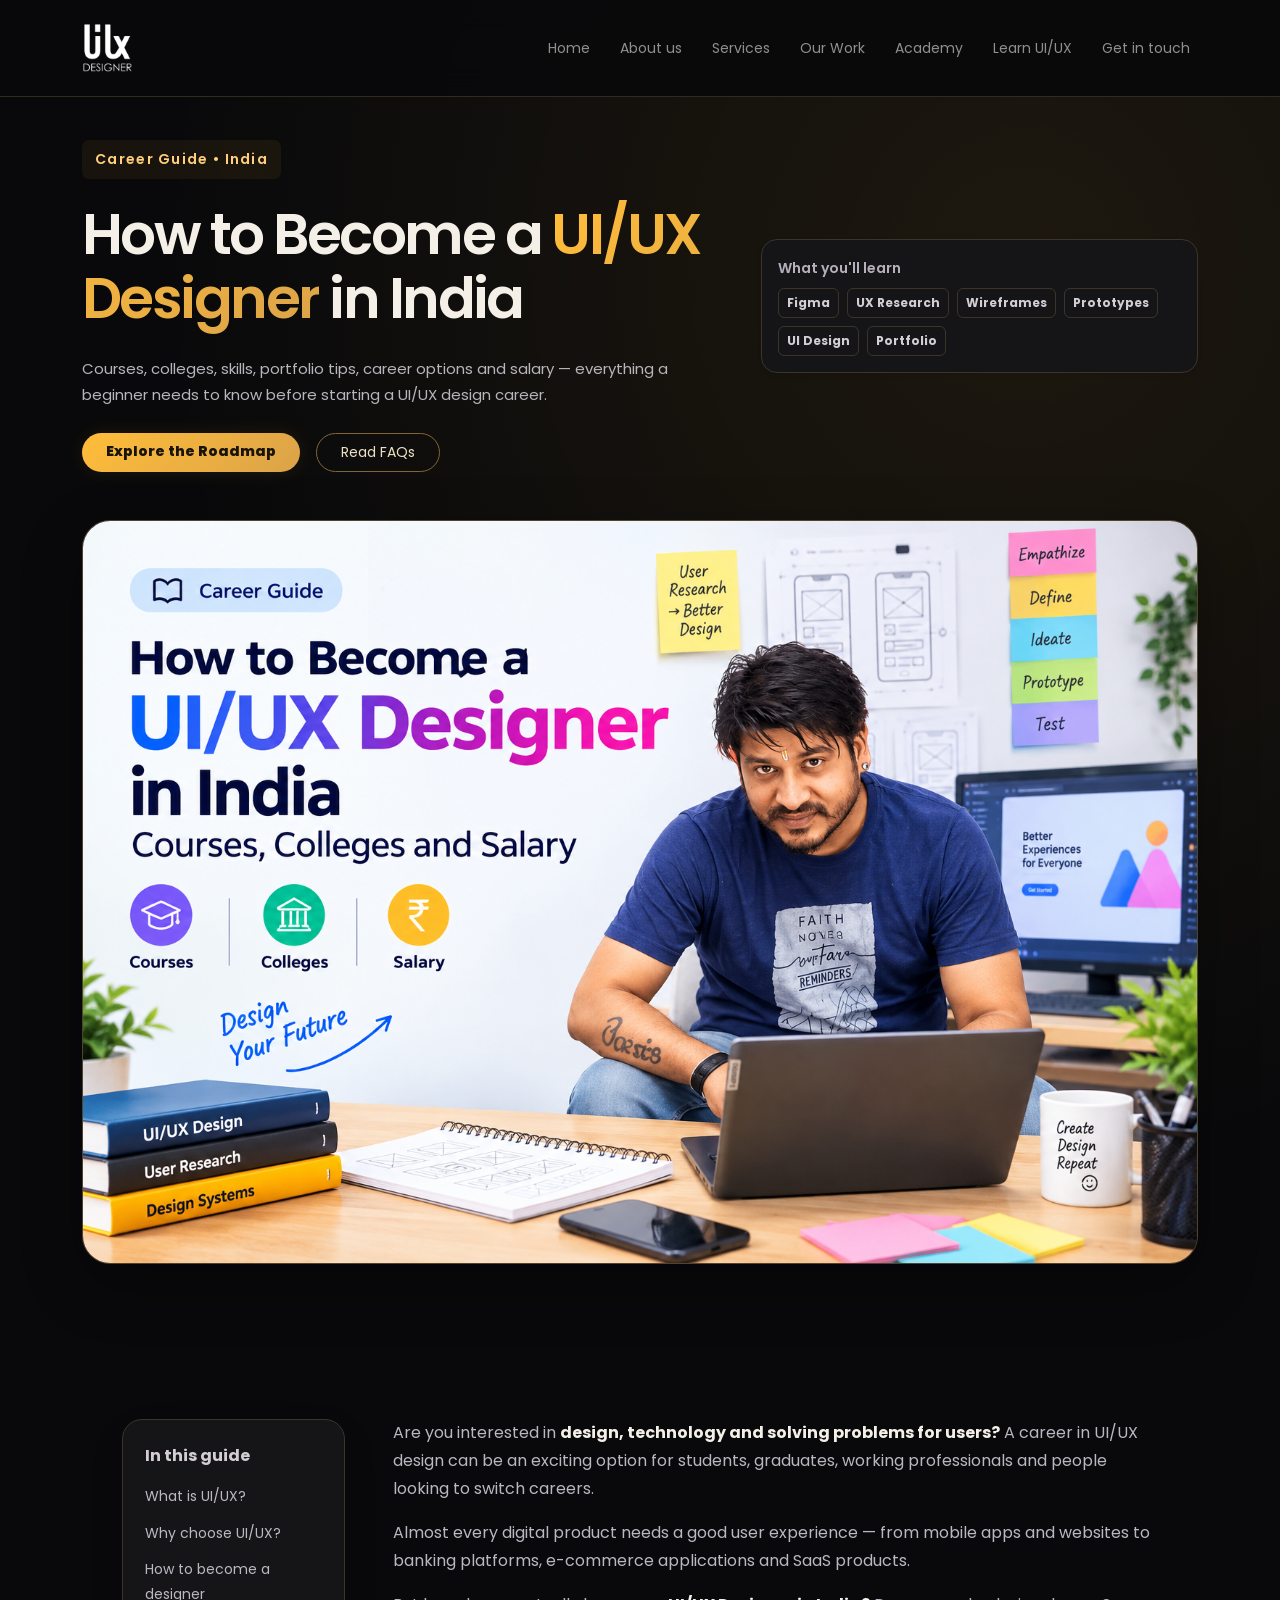
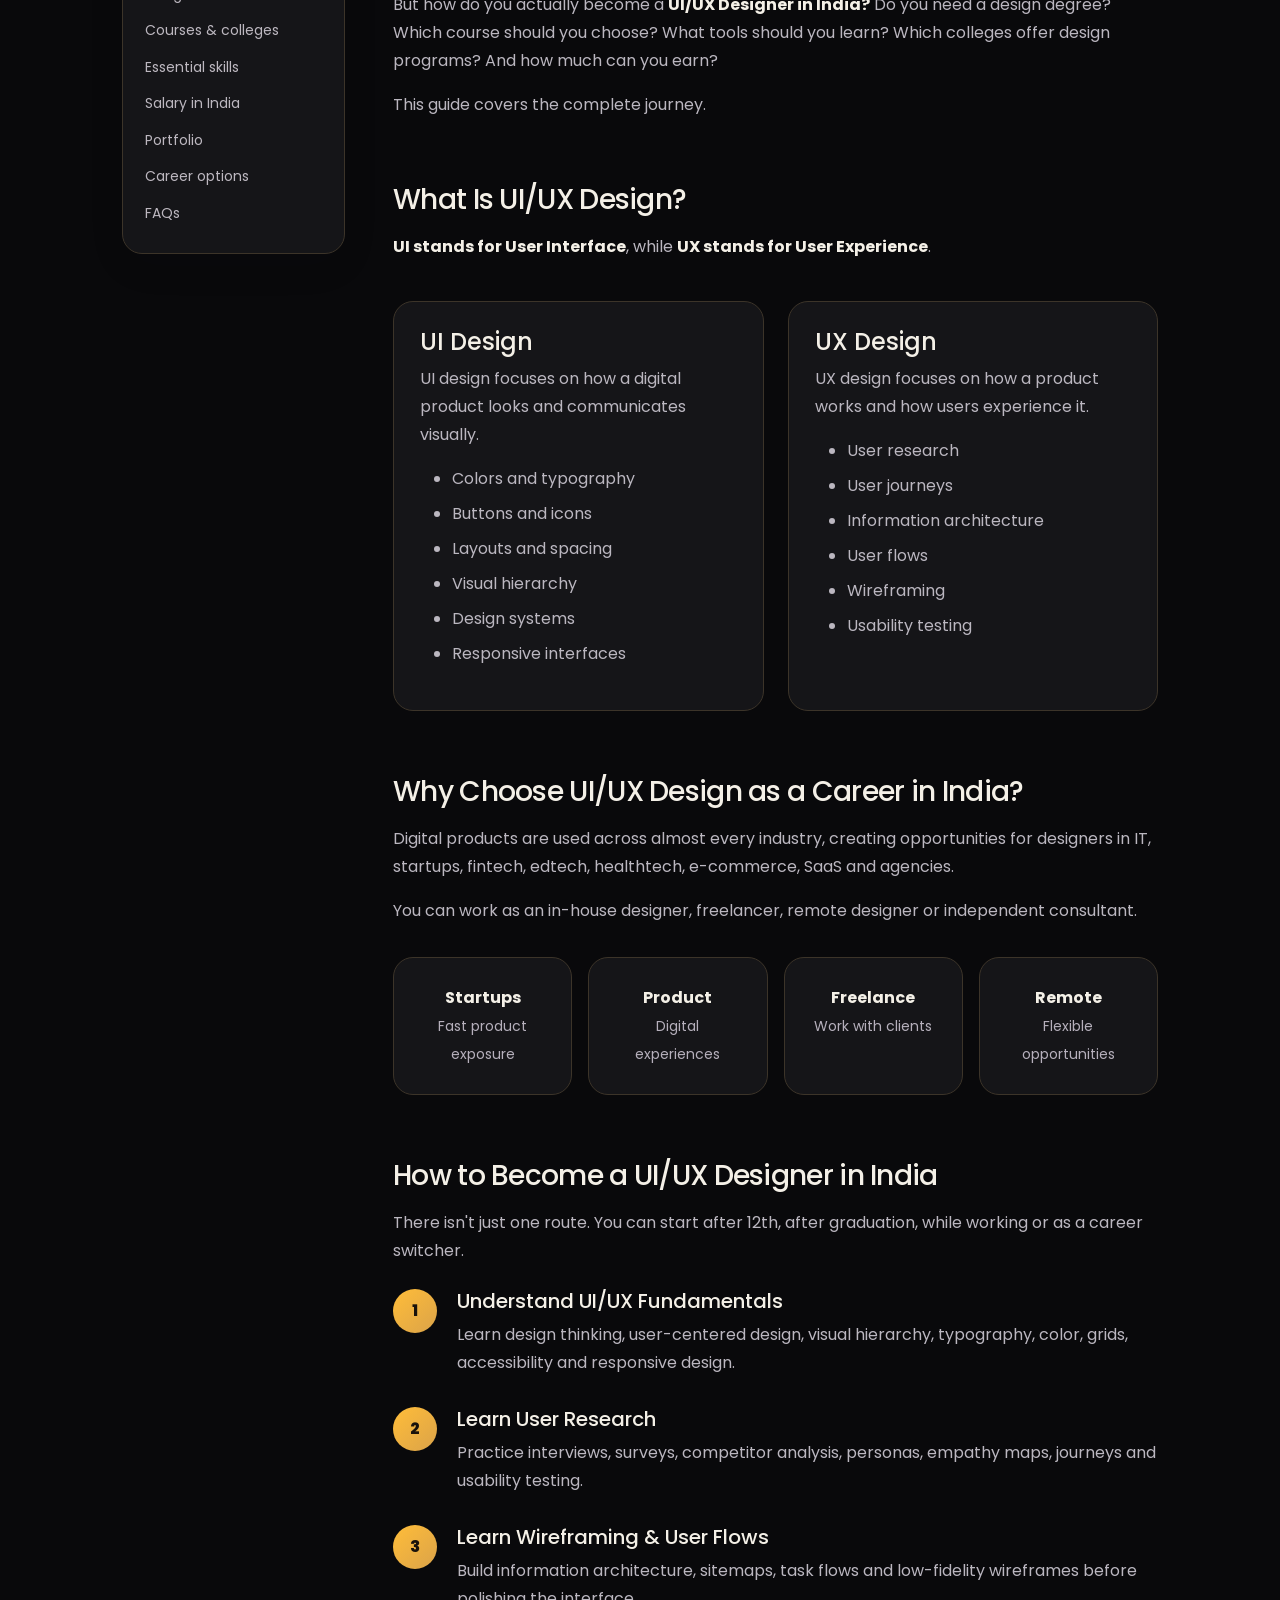
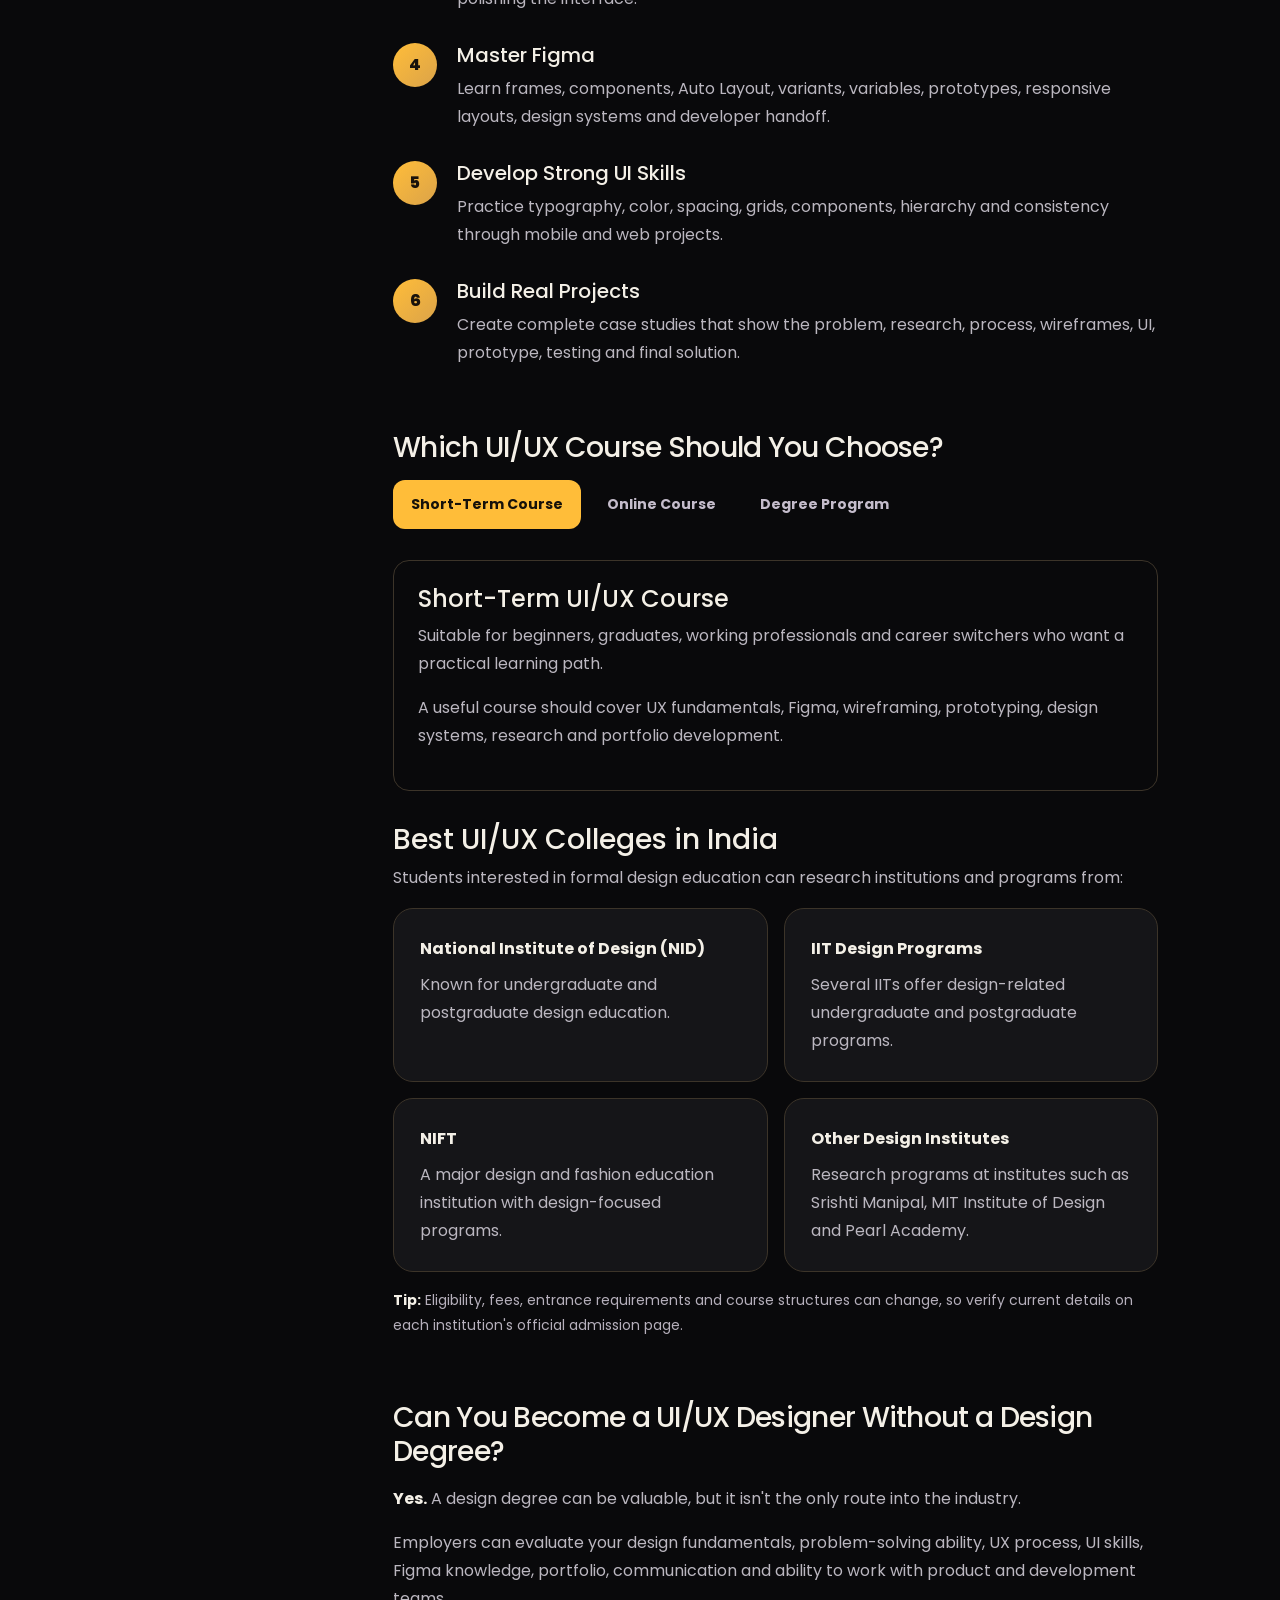
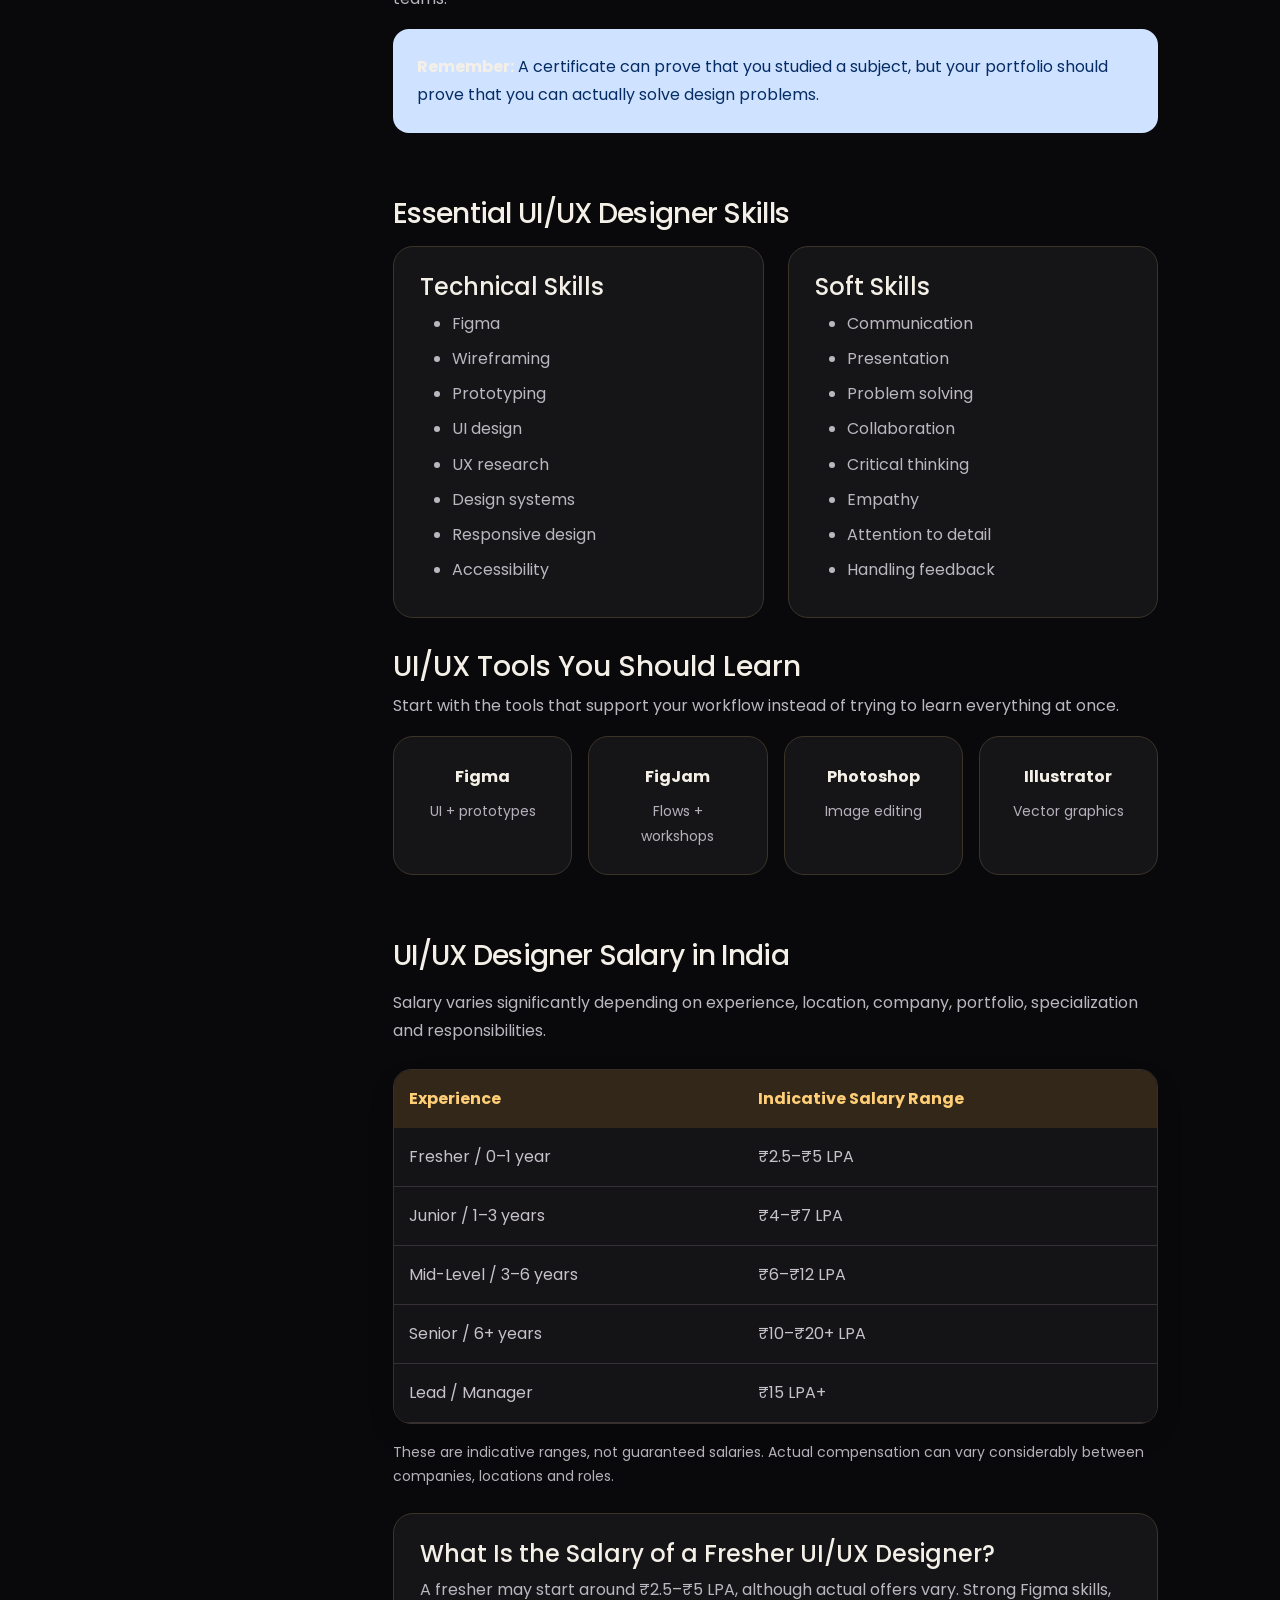
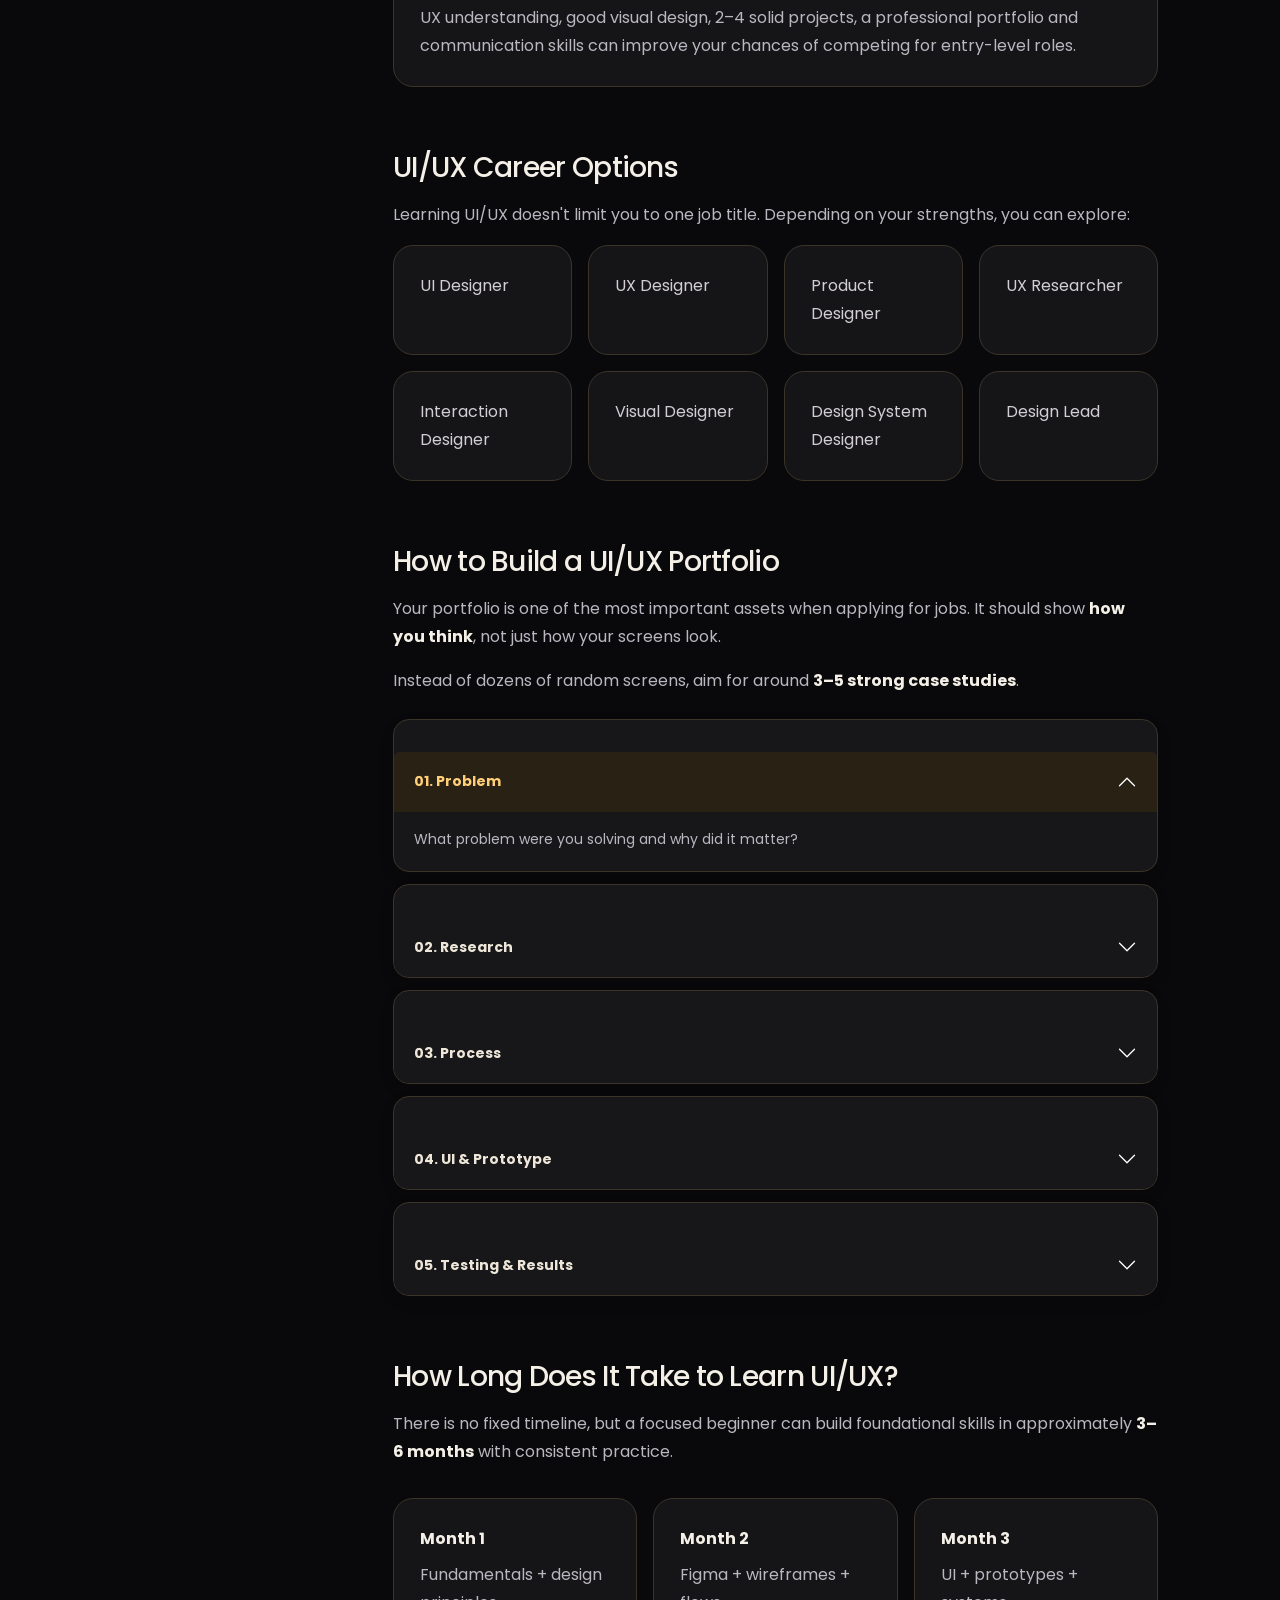
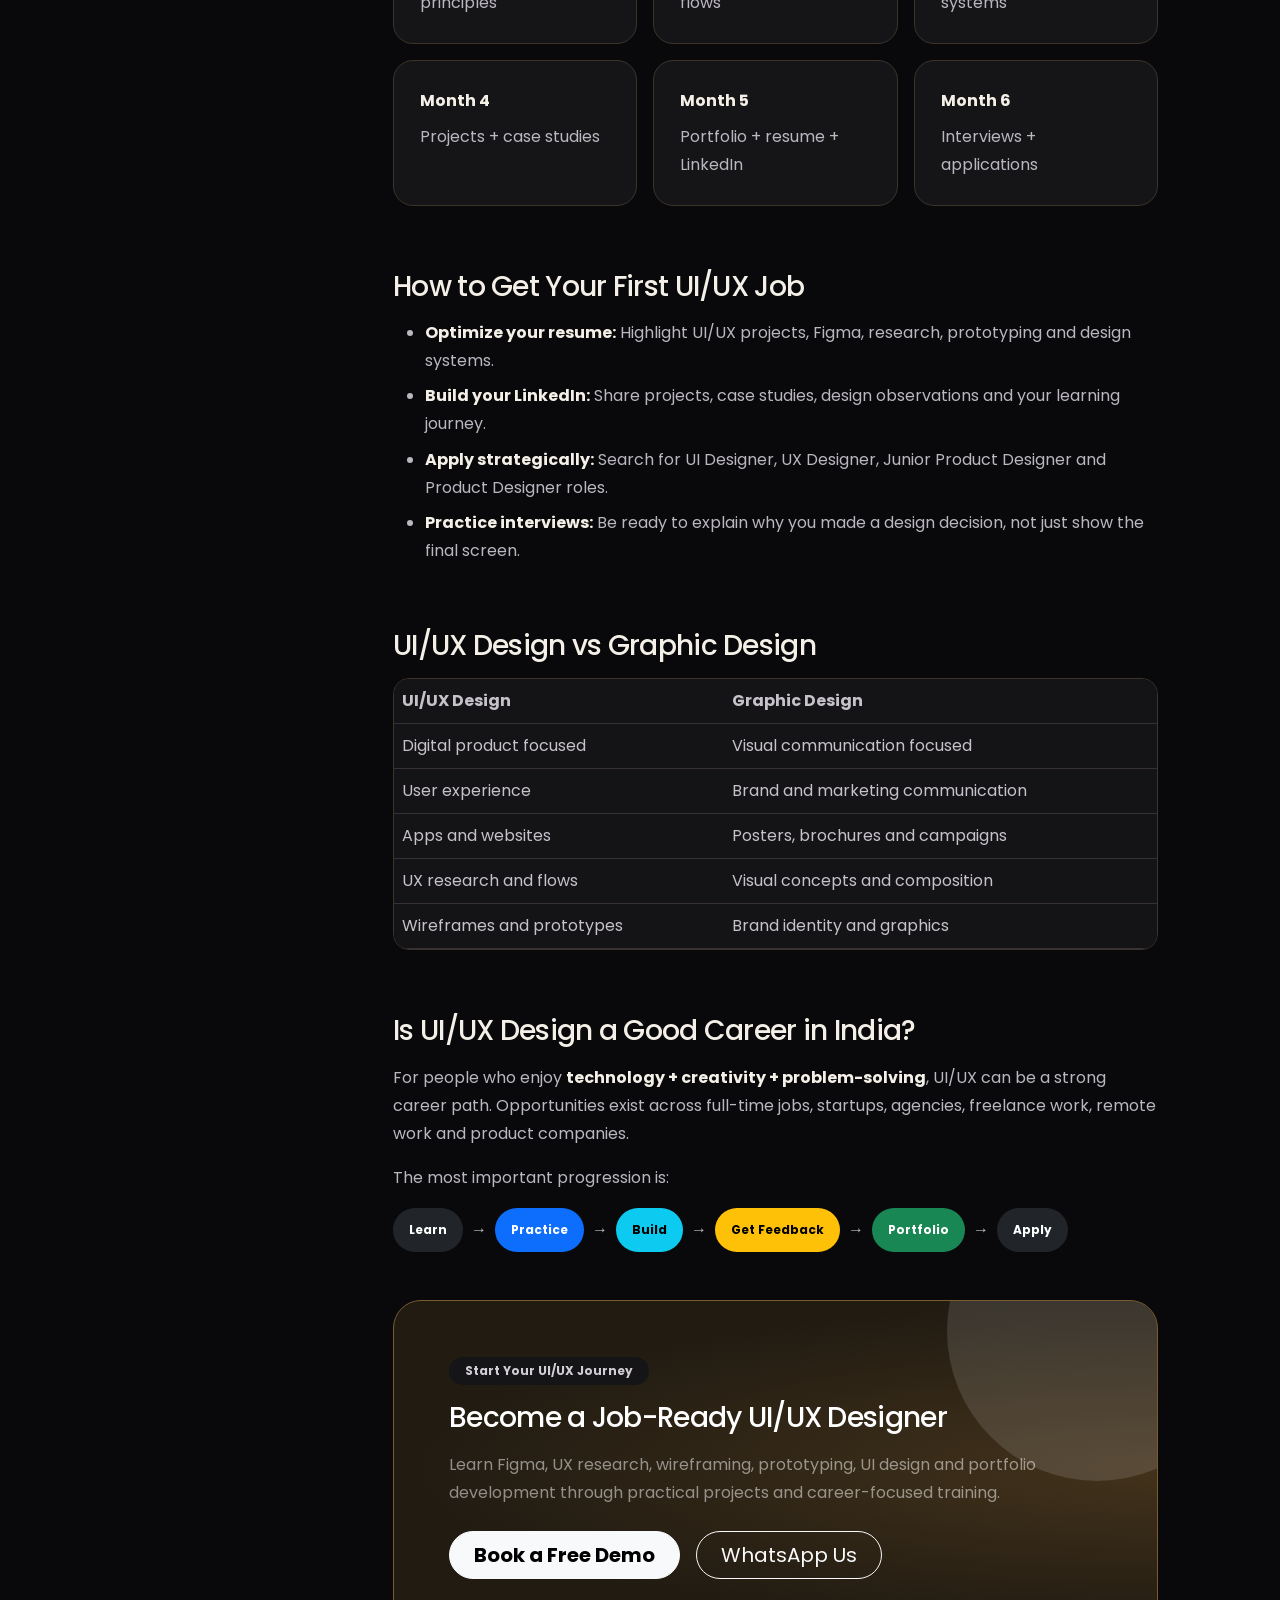
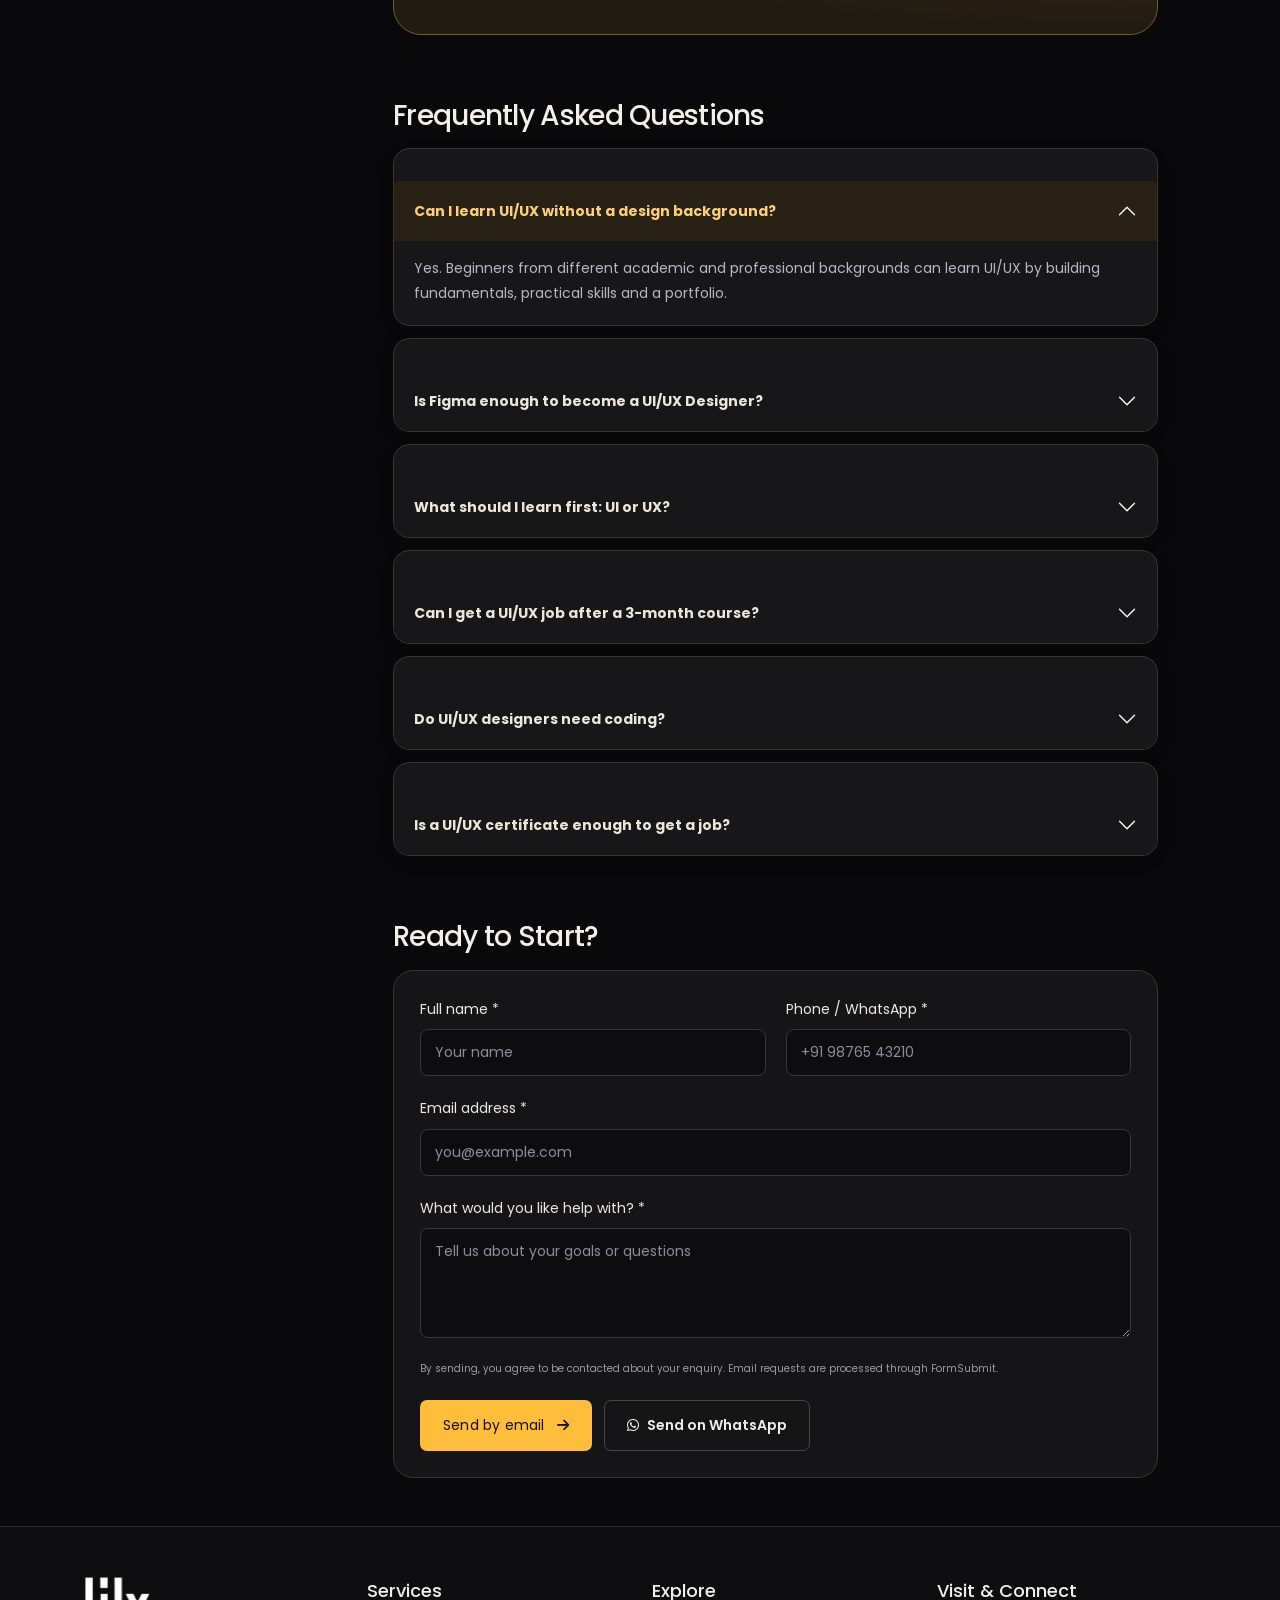
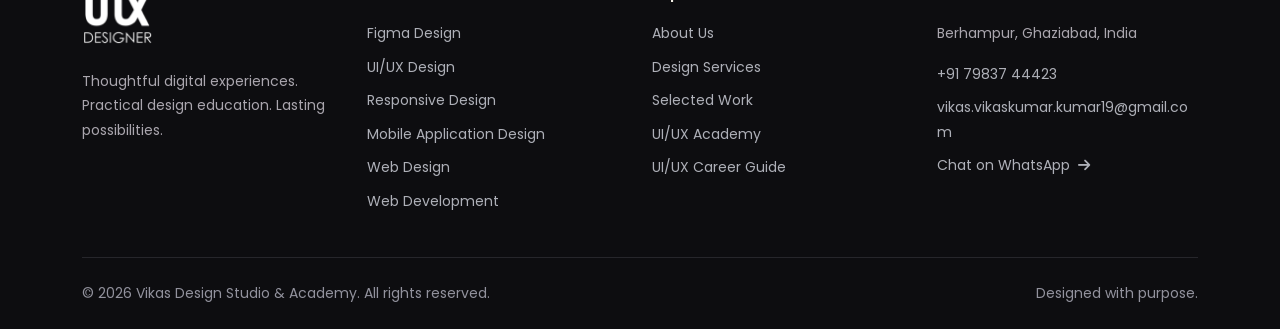
==== commit 32a2c15b: "Add files via upload" ====
--- a/how-to-become-ui-ux-designer-in-india.html
+++ b/how-to-become-ui-ux-designer-in-india.html
@@ -6,24 +6,32 @@
   <meta name="viewport" content="width=device-width, initial-scale=1">
   <meta name="google-adsense-account" content="ca-pub-6926392316665978">
 
-  <title>How to Become a UI/UX Designer in India: Courses, Colleges & Salary</title>
-
-  <meta name="keywords"
-    content="how to become a UI UX designer in India, UI UX course in India, UI UX designer salary in India, UI UX colleges, Figma course, UI UX training">
-  <meta name="description"
-    content="Learn how to become a UI/UX Designer in India, including courses, colleges, skills, tools, career options, portfolio tips and UI/UX Designer salary expectations.">
+  <title>How to Become a UI/UX Designer in India: Courses, Colleges & Salary | UI UX Designer | UI UX Design | UI UX Course | UI UX Training | Noida | Figma | Web Design</title>
+  
+  <meta name="keywords" content="how to become a UI UX designer in India, UI UX course in India, UI UX designer salary in India, UI UX colleges, Figma course, UI UX training">
+  <meta name="description" content="Learn how to become a UI/UX Designer in India, including courses, colleges, skills, tools, career options, portfolio tips and UI/UX Designer salary expectations.">
 
   <meta name="robots" content="index, follow">
 
-  <meta property="og:title" content="Vikas Kumar | Senior UI/UX Designer">
-  <meta property="og:description"
-    content="Senior UI/UX Designer specializing in Figma, web design, mobile app design, design systems and front-end development.">
-  <meta property="og:type" content="website">
-  <meta property="og:url" content="https://imvikaskt.com/">
+  <meta property="og:title" content="How to Become a UI/UX Designer in India: Courses, Colleges & Salary">
+  <meta property="og:description" content="A complete guide to becoming a UI/UX designer in India, covering courses, colleges, skills, tools, career opportunities and salary.">
+  <meta property="og:type" content="article">
+  <meta property="og:url" content="https://imvikaskt.com/how-to-become-ui-ux-designer-in-india.html">
   <meta property="og:image" content="https://imvikaskt.com/favicon.png">
+  <meta property="og:image" content="https://imvikaskt.com/how-to-become-ui-ux-designer-in-india.jpg">
+  <meta property="og:site_name" content="Vikas Kumar">
+
+<meta name="twitter:card" content="summary_large_image">
+<meta name="twitter:title" content="How to Become a UI/UX Designer in India: Courses, Colleges & Salary">
+<meta name="twitter:description" content="Learn how to become a UI/UX designer in India with this complete guide covering courses, skills, tools, colleges, salary and career opportunities.">
+<meta name="twitter:image" content="https://imvikaskt.com/how-to-become-ui-ux-designer-in-india.jpg">
+
+
+
+  
 
   <link rel="icon" type="image/x-icon" href="favicon.png" />
-  <link rel="canonical" href="https://imvikaskt.com/">
+  <link rel="canonical" href="https://imvikaskt.com/how-to-become-ui-ux-designer-in-india.html">
 
 
   <link href="https://fonts.googleapis.com/css2?family=Poppins:wght@300;400;600;700&display=swap" rel="stylesheet">
@@ -361,7 +369,7 @@
   </style>
 
   <!-- Article structured data -->
-  <script type="application/ld+json">
+  <!-- <script type="application/ld+json">
   {
     "@context":"https://schema.org",
     "@type":"Article",
@@ -371,7 +379,52 @@
     "author":{"@type":"Organization","name":"Vikas Design Studio & Academy"},
     "publisher":{"@type":"Organization","name":"Vikas Design Studio & Academy"}
   }
-  </script>
+  </script> -->
+
+  <script type="application/ld+json">
+{
+  "@context": "https://schema.org",
+  "@type": "LocalBusiness",
+  "name": "UI/UX Designer Course",
+  "image": "https://imvikaskt.com/logo.png",
+  "@id": "https://imvikaskt.com/",
+  "url": "https://imvikaskt.com/",
+  "telephone": "7983744423",
+  "address": {
+    "@type": "PostalAddress",
+    "streetAddress": "Noida",
+    "addressLocality": "Noida",
+    "postalCode": "201301",
+    "addressCountry": "IN"
+  },
+  "openingHoursSpecification": {
+    "@type": "OpeningHoursSpecification",
+    "dayOfWeek": [
+      "Monday",
+      "Tuesday",
+      "Wednesday",
+      "Thursday",
+      "Friday"
+    ],
+    "opens": "10:00",
+    "closes": "17:00"
+  },
+  "sameAs": [
+    "https://www.facebook.com/imvikaskt/",
+    "https://www.instagram.com/imvikaskt/",
+    "https://www.youtube.com/@imvikaskt",
+    "https://www.linkedin.com/in/imvikaskt/",
+    "https://imvikaskt.com/"
+  ] 
+}
+</script>
+
+
+
+
+
+
+
   <link rel="icon" href="favicon.png">
   <link href="https://fonts.googleapis.com/css2?family=Poppins:wght@300;400;500;600;700&display=swap" rel="stylesheet">
   <link rel="stylesheet" href="https://cdnjs.cloudflare.com/ajax/libs/font-awesome/6.4.0/css/all.min.css">
@@ -397,7 +450,7 @@
           <li class="nav-item"><a class="nav-link" href="index.html#training">Academy</a></li>
           <li class="nav-item"><a class="nav-link" href="how-to-become-ui-ux-designer-in-india.html">Learn UI/UX</a>
           </li>
-          <li class="nav-item"><a class="nav-link" href="index.html#students">Students</a></li>
+          <!-- <li class="nav-item"><a class="nav-link" href="index.html#students">Students</a></li> -->
           <li class="nav-item"><a class="nav-link" href="index.html#contact">Get in touch</a></li>
         </ul>
       </div>
--- a/corporate.css
+++ b/corporate.css
@@ -21,12 +21,12 @@
 .btn-outline-gold { border:1px solid #4c473b; border-radius:7px; color:#f2eee6; font-size:12px; font-weight:600; padding:14px 22px; }
 .btn-outline-gold:hover { background:#1e1b15; color:#ffbd39; border-color:#ffbd39; }
 .corporate-hero { padding:160px 0 0; background:radial-gradient(ellipse at 85% 30%,rgba(255,189,57,.075),transparent 55%); }
-.eyebrow { color:#ffbd39; font-size:10px; font-weight:600; letter-spacing:2px; }
+.eyebrow { color:#ffbd39; font-size:14px; font-weight:600; letter-spacing:2px; }
 .eyebrow>span { display:inline-block; width:6px; height:6px; border-radius:50%; background:#ffbd39; vertical-align:middle; margin-right:8px; }
 .corporate-hero h1 { font-size:clamp(42px,4.9vw,68px); line-height:1.13; font-weight:600; letter-spacing:-3px; margin:23px 0; }
 .corporate-hero h1 em { color:#ffbd39; font-style:normal; }
 .hero-description { max-width:490px; font-size:15px; line-height:1.9; margin-bottom:30px; }
-.hero-proof { display:flex; flex-wrap:wrap; gap:25px; margin-top:25px; font-size:11px; color:#a9a9b1; }
+.hero-proof { display:flex; flex-wrap:wrap; gap:25px; margin-top:25px; font-size:14px; color:#a9a9b1; }
 .hero-proof i { color:#ffbd39; margin-right:7px; }
 .hero-course { padding:30px; border:1px solid #3c3526; border-radius:14px; background:linear-gradient(135deg,#1d1b15,#111113 70%); box-shadow:0 24px 60px #0003; }
 .course-topline { display:flex; justify-content:space-between; gap:10px; align-items:center; }
@@ -48,7 +48,7 @@
 main>section:not(#home) { margin:0 auto!important; padding-top:95px!important;  }
 main>section#contact { padding-bottom:85px!important; }
 .section-title { text-align:left; margin-bottom:35px; }
-.section-title>span { position:static; transform:none; display:block; width:auto; font-size:10px; color:#ffbd39; font-weight:600; letter-spacing:2px; margin-bottom:15px; }
+.section-title>span { position:static; transform:none; display:block; width:auto; font-size:14px; color:#ffbd39; font-weight:600; letter-spacing:2px; margin-bottom:15px; }
 .section-title h2, #training .section-title h2 { font-size:clamp(26px,3vw,44px); line-height:1.3; text-transform:none; font-weight:500; letter-spacing:-1.2px; max-width:780px; }
 .section-title>p { font-size:14px; max-width:660px; margin:14px 0 0; }
 .about-studio,.mentor-card { border:1px solid #27272c; border-radius:12px; background:#111114; height:100%; overflow:hidden; }
@@ -62,10 +62,10 @@
 .mentor-card>img { width:100%; height:190px; object-fit:cover; object-position:50% 30%; filter:saturate(.6); }
 .mentor-copy { padding:23px 28px; }
 .mentor-copy h3 { font-size:23px; font-weight:500; margin:10px 0 5px; }
-.mentor-copy>p { font-size:11px; margin-bottom:18px; }
+.mentor-copy>p { font-size:14px; margin-bottom:18px; }
 .mentor-experience { display:flex; gap:15px; align-items:center; }
 .mentor-experience strong { font-size:32px; color:#ffbd39; line-height:1.2; font-weight:500; }
-.mentor-experience span { font-size:10px; line-height:1.6; }
+.mentor-experience span { font-size:14px; line-height:1.6; }
 .glass-card { border-radius:12px; padding:30px; backdrop-filter:none; }
 .glass-card:hover { transform:translateY(-4px); border-color:#655332; box-shadow:none; }
 #services .glass-card { text-align:left!important; }
@@ -84,7 +84,7 @@
 .portfolio-content { text-align:left; padding:23px; }
 .portfolio-content h4 { font-size:18px; font-weight:500; color:#f6f6f8; }
 .portfolio-content h4 span { display:none; }
-.portfolio-content p { font-size:11px; color:#acacb6; min-height:38px; }
+.portfolio-content p { font-size:14px; color:#acacb6; min-height:38px; }
 .portfolio-tech { justify-content:flex-start; gap:5px; }
 .portfolio-tech span { font-size:9px; padding:3px 9px; border:1px solid #343437; background:#1d1d21; color:#c3c3cb; border-radius:5px; }
 .training-panel { border-radius:14px; padding:45px; background:radial-gradient(ellipse at top left,#ffbd3910,transparent 65%),#121213; }
@@ -119,7 +119,7 @@
 #trainingModal .form-control { padding:11px 13px; font-size:13px; }
 #trainingModal .form-label { font-size:12px; }
 #trainingModal .modal-title { font-size:19px; font-weight:500; }
-#trainingModal .small { font-size:11px; }
+#trainingModal .small { font-size:14px; }
 @media (min-width:1400px) { .container { max-width:1180px; } }
 @media (max-width:991px) {
     .navbar { padding:12px 0; }
@@ -152,12 +152,12 @@
     .hero-course { padding:24px; }
     .expertise-strip>div { font-size:12px; }
     .section-title h2, #training .section-title h2 { font-size:27px; }
-    #training .section-title>span { font-size:10px; }
+    #training .section-title>span { font-size:14px; }
     .section-title>p { font-size:12px; }
     .about-studio { padding:25px; }
     .about-studio h3 { font-size:23px; }
     .about-paths { gap:22px; }
-    .about-paths a { font-size:10px; }
+    .about-paths a { font-size:14px; }
     .mentor-card { flex-direction:column; }
     .mentor-card>img { width:100%; height:220px; }
     .process-grid { gap:20px; }
@@ -212,9 +212,9 @@
 .portrait-frame img { width:100%; height:100%; object-fit:cover; object-position:50% 25%; filter:saturate(.55); transition:filter .6s,transform .8s; }
 .about-portrait:hover img { filter:saturate(1); transform:scale(1.035); }
 .portrait-caption { position:absolute; left:48px; bottom:52px; right:25px; }
-.portrait-caption>span { font-size:8px; letter-spacing:2px; color:#ffcf74; }
+.portrait-caption>span { font-size:14px; letter-spacing:2px; color:#ffcf74; }
 .portrait-caption h3 { font-size:30px; margin:12px 0 6px; font-weight:500; }
-.portrait-caption p { font-size:10px; color:#d0d0d7; margin:0; }
+.portrait-caption p { font-size:14px; color:#d0d0d7; margin:0; }
 .experience-seal { position:absolute; top:35px; right:-28px; width:105px; height:105px; display:flex; flex-direction:column; align-items:center; justify-content:center; border-radius:50%; background:#ffbd39; color:#1e1507; box-shadow:0 0 40px #ffbd3920; outline:1px solid #ffbd3955; outline-offset:8px; animation:note-float 6s ease-in-out infinite; }
 .experience-seal strong { font-size:31px; line-height:1.2; font-weight:600; }
 .experience-seal span { font-size:8px; text-align:center; letter-spacing:1.6px; line-height:1.5; }
@@ -230,7 +230,7 @@
 .about-pillar:hover { color:#ffbd39; }
 .about-pillar:hover .pillar-icon { background:#ffbd3920; transform:rotate(-8deg); }
 .about-pillar:hover>i { transform:translate(3px,-3px); }
-.about-signoff { display:flex; align-items:center; gap:12px; color:#cab78e; font-size:11px; }
+.about-signoff { display:flex; align-items:center; gap:12px; color:#cab78e; font-size:14px; }
 .signoff-line { width:32px; height:1px; background:#ffbd39; }
 .services-grid { display:grid; grid-template-columns:repeat(3,minmax(0,1fr)); gap:25px; }
 .service-flip { perspective:1300px; min-width:0; }
@@ -240,13 +240,13 @@
 .service-front { background:radial-gradient(ellipse at top right,#ffbd390d,transparent 65%),#131316; }
 .service-back { transform:rotateY(180deg); background:radial-gradient(ellipse at top right,#ad712c33,transparent 75%),#1b1710; border-color:#b98335; box-shadow:0 0 30px #ffbd3918; overflow:hidden; justify-content:center; }
 .service-top { display:flex; align-items:flex-start; justify-content:space-between; }
-.service-number { color:#716048; font-size:11px; letter-spacing:2px; }
+.service-number { color:#716048; font-size:14px; letter-spacing:2px; }
 #services .service-icon { width:58px; height:58px; border-radius:16px; font-size:26px; box-shadow:inset 0 0 20px #ffbd3908; }
 #services h3 { font-size:22px; line-height:1.35; font-weight:500; margin:0 0 15px; }
 #services .service-face p { font-size:14px; line-height:1.8; }
-.flip-open { text-align:left; margin-top:auto; padding:23px 0 0; color:#ddbf88; background:none; border:0; font-size:10px; display:flex; justify-content:space-between; align-items:center; }
+.flip-open { text-align:left; margin-top:auto; padding:23px 0 0; color:#ddbf88; background:none; border:0; font-size:14px; display:flex; justify-content:space-between; align-items:center; }
 .flip-open i { width:25px; height:25px; border:1px solid #6d5432; border-radius:50%; display:grid; place-items:center; font-size:9px; }
-.flip-close { position:absolute; top:16px; right:16px; background:#ffffff08; border:1px solid #ffffff25; border-radius:50%; width:30px; height:30px; color:#efd3a5; z-index:2; font-size:11px; }
+.flip-close { position:absolute; top:16px; right:16px; background:#ffffff08; border:1px solid #ffffff25; border-radius:50%; width:30px; height:30px; color:#efd3a5; z-index:2; font-size:14px; }
 .back-watermark { position:absolute; right:-8px; bottom:-10px; font-size:140px; opacity:.055; color:#ffbd39; transform:rotate(-20deg); pointer-events:none; }
 .service-back .eyebrow { margin-bottom:17px; font-size:8px; }
 .service-back .service-apply { align-self:flex-start; margin-top:23px; position:relative; z-index:1; background:#ffbd39; color:#15100a; border:1px solid #ffbd39; border-radius:7px; padding:12px 19px; box-shadow:0 0 20px #ffbd3920; font-size:12px; font-weight:600; }
@@ -303,7 +303,7 @@
 .expertise-strip>.expertise-track { display:flex; flex-wrap:nowrap; width:max-content; animation:expertise-travel 28s linear infinite; will-change:transform; }
 .expertise-group { display:flex; align-items:center; justify-content:space-around; flex-shrink:0; width:max(1100px,100vw); gap:55px; padding-right:55px; }
 .expertise-group>span { display:inline-flex; align-items:center; gap:13px; white-space:nowrap; font-size:16px; color:#e3dac9; }
-.expertise-group .marquee-label { font-size:11px; letter-spacing:2px; color:#ffce77; }
+.expertise-group .marquee-label { font-size:14px; letter-spacing:2px; color:#ffce77; }
 .expertise-group i { margin:0; font-size:25px; color:#ffbd39; filter:drop-shadow(0 0 9px #ffbd3925); }
 @keyframes expertise-travel { to { transform:translateX(-50%); } }
 @media(max-width:575px) {
--- a/site-additions.css
+++ b/site-additions.css
@@ -9,30 +9,30 @@
 .annotated-preview { padding:25px; }
 .mockup-canvas { position:relative; padding:40px 26px 30px; }
 .learning-app { background:#f7f4ed; color:#22242a; border:5px solid #3d3b37; border-radius:28px; padding:18px 22px 25px; box-shadow:0 18px 50px #0005; }
-.app-toolbar { display:flex; justify-content:space-between; font-size:10px; font-weight:600; margin-bottom:27px; }
+.app-toolbar { display:flex; justify-content:space-between; font-size:14px; font-weight:600; margin-bottom:27px; }
 .app-overline { font-size:8px; letter-spacing:1.8px; color:#726448; }
 .learning-app h2 { color:#27251e; font-size:25px; margin:10px 0 18px; }
-.learning-app>p { font-size:11px; color:#726d61; }
+.learning-app>p { font-size:14px; color:#726d61; }
 .lesson-preview { display:flex; flex-direction:column; gap:10px; background:#e9e2d1; padding:16px; border-radius:13px; }
 .lesson-preview i { font-size:20px; color:#8c6020; }
 .lesson-preview strong { font-size:14px; line-height:1.5; }
 .lesson-preview span { font-size:9px; color:#6c6454; }
 .app-progress { display:flex; justify-content:space-between; font-size:9px; margin-top:20px; }
 .app-progress-bar { height:5px; border-radius:5px; background:linear-gradient(90deg,#bd8d39 50%,#e2dac8 50%); margin:9px 0 22px; }
-.learning-app .btn { font-size:10px; padding:12px; }
+.learning-app .btn { font-size:14px; padding:12px; }
 .spacing-note { position:absolute; color:#e6b960; font-size:8px; letter-spacing:.5px; }
 .spacing-top { top:13px; left:30px; border-bottom:1px dashed #ffbd3970; padding-bottom:5px; width:80%; }
 .spacing-side { right:-19px; top:46%; writing-mode:vertical-rl; border-left:1px dashed #ffbd3970; padding-left:5px; }
-.review-tag { position:absolute; right:-7px; bottom:10px; padding:10px 13px; background:#263426; color:#dceccf; font-size:10px; border:1px solid #5f8155; border-radius:8px; box-shadow:0 8px 20px #0005; }
+.review-tag { position:absolute; right:-7px; bottom:10px; padding:10px 13px; background:#263426; color:#dceccf; font-size:14px; border:1px solid #5f8155; border-radius:8px; box-shadow:0 8px 20px #0005; }
 .review-tag small { display:block; opacity:.7; font-size:8px; margin-left:16px; }
 .founder-quote { border-left:2px solid #a77a32; padding:8px 0 8px 20px; margin:26px 0; }
 .founder-quote blockquote { color:#eee1c9; font-size:15px; line-height:1.8; margin:12px 0; font-style:italic; }
-.founder-quote figcaption { font-size:10px; color:#a6a5aa; }
+.founder-quote figcaption { font-size:14px; color:#a6a5aa; }
 .coaching-stats { display:grid; grid-template-columns:repeat(4,1fr); padding:30px 0; margin-top:45px; border-top:1px solid #393023; border-bottom:1px solid #393023; }
 .coaching-stats>div { text-align:center; padding:10px; }
 .coaching-stats>div+div { border-left:1px solid #393023; }
 .coaching-stats strong { display:block; color:#ffbd39; font-size:43px; line-height:1.3; font-weight:500; font-variant-numeric:tabular-nums; }
-.coaching-stats span { font-size:11px; }
+.coaching-stats span { font-size:14px; }
 .student-project-grid,.testimonial-grid { display:grid; grid-template-columns:repeat(3,minmax(0,1fr)); gap:24px; }
 .student-project { border:1px solid #302b24; border-radius:15px; overflow:hidden; background:#131315; }
 .project-image { position:relative; aspect-ratio:4/3; overflow:hidden; }
@@ -43,7 +43,7 @@
 .project-caption { padding:20px; }
 .project-caption>span { color:#d3ab68; font-size:9px; }
 .project-caption h3 { font-size:19px; margin:9px 0; }
-.project-caption p { font-size:10px; margin:0; }
+.project-caption p { font-size:14px; margin:0; }
 #caseStudyDialog { max-width:760px; width:calc(100% - 32px); max-height:85vh; overflow:auto; background:#151518; color:#bdbdc4; padding:35px; border:1px solid #735c32; border-radius:19px; }
 #caseStudyDialog::backdrop { background:#000c; backdrop-filter:blur(6px); }
 #caseStudyDialog h2 { font-size:30px; margin:17px 35px 12px 0; color:#fff; }
@@ -57,12 +57,12 @@
 .testimonial-card>i { color:#c49a4c; font-size:24px; margin-bottom:20px; }
 .testimonial-card h3 { font-size:18px; font-weight:500; }
 .testimonial-card blockquote { font-size:14px; line-height:1.9; margin:15px 0 23px; }
-.testimonial-card figcaption { border-top:1px solid #3b3122; padding-top:18px; font-size:11px; color:#f3d29c; }
+.testimonial-card figcaption { border-top:1px solid #3b3122; padding-top:18px; font-size:14px; color:#f3d29c; }
 .testimonial-card figcaption small { display:block; color:#a8a6a4; margin-top:4px; font-size:9px; }
 .placement-strip { display:flex; flex-wrap:wrap; align-items:center; gap:25px; justify-content:space-between; margin-top:30px; padding:28px; border:1px dashed #675335; border-radius:12px; }
 .placement-strip h3 { font-size:18px; margin:10px 0 0; }
-.placement-strip p { font-size:11px; max-width:260px; margin:0; }
-.placement-strip a { color:#ffcf79; font-size:11px; }
+.placement-strip p { font-size:14px; max-width:260px; margin:0; }
+.placement-strip a { color:#ffcf79; font-size:14px; }
 .contact-layout { display:grid; grid-template-columns:1.2fr .8fr; gap:28px; }
 .contact-form-card,.contact-info-panel { padding:35px; border-radius:17px; border:1px solid #3d3427; background:#131315; }
 .contact-form-card h3 { font-size:24px; margin-bottom:26px; color:#fff; }
@@ -73,11 +73,11 @@
 .enquiry-form .form-control::placeholder { color:#8d8d98; }
 .enquiry-form .form-control:focus { border-color:#d5a94e; box-shadow:0 0 0 3px #ffbd3910; }
 .enquiry-form [aria-invalid="true"] { border-color:#ee8b7e; }
-.field-error { display:block; color:#ffc1b5; font-size:10px; margin-top:5px; }
+.field-error { display:block; color:#ffc1b5; font-size:14px; margin-top:5px; }
 .field-error:empty { display:none; }
 .form-consent { font-size:10px!important; color:#9e9ba0!important; margin:22px 0; }
 .enquiry-actions { display:flex; flex-wrap:wrap; gap:12px; }
-.enquiry-actions .btn { font-size:11px; }
+.enquiry-actions .btn { font-size:14px; }
 .form-status { font-size:14px!important; margin:16px 0 0; color:#c1c1c7!important; }
 .form-status:empty { display:none; }
 .form-status[data-state="success"] { color:#b3e8a8!important; border:1px solid #497440; background:#24471e33; padding:15px; border-radius:9px; }
@@ -90,7 +90,7 @@
 .contact-info-panel>a:not(.guide-promo) { display:flex; gap:17px; align-items:center; padding:20px 0; border-bottom:1px solid #3a3225; color:#e9e4da; }
 .contact-info-panel>a>i { color:#ffbd39; font-size:20px; }
 .contact-info-panel>a span { font-size:14px; min-width:0; }
-.contact-info-panel>a small { display:block; font-size:11px; margin-top:5px; color:#aeabb0; overflow-wrap:anywhere; }
+.contact-info-panel>a small { display:block; font-size:14px; margin-top:5px; color:#aeabb0; overflow-wrap:anywhere; }
 .contact-location { margin:24px 0; }
 .guide-promo { display:block; color:#ffcc70; font-size:14px; line-height:1.8; }
 #portfolio .portfolio-item>a>img { width:100%; display:block; height:210px; object-fit:cover; }
@@ -102,7 +102,7 @@
 .guide-page .hero { padding-top:140px; background:radial-gradient(ellipse at 80% 20%,#ffbd3916,transparent 60%),#09090b; }
 .guide-page .hero-card { border-color:#52432b; background:#151517; box-shadow:0 20px 60px #0005; }
 .guide-page .hero-card img { width:100%; height:auto; aspect-ratio:auto; object-fit:contain; }
-.guide-page .eyebrow { color:#ffcf79; background:#ffbd3910; border-radius:7px; font-size:10px; letter-spacing:1.3px; }
+.guide-page .eyebrow { color:#ffcf79; background:#ffbd3910; border-radius:7px; font-size:14px; letter-spacing:1.3px; }
 .guide-page .display-title { font-weight:600; font-size:clamp(35px,4.4vw,60px); line-height:1.15; }
 .guide-page .lead-copy { color:#b9b5bc; font-size:15px; }
 .guide-page .info-card,.guide-page .toc,.guide-page .bg-white,.guide-page .text-bg-light { background:#151518!important; color:#d3ced4!important; border-color:#3c3429!important; }
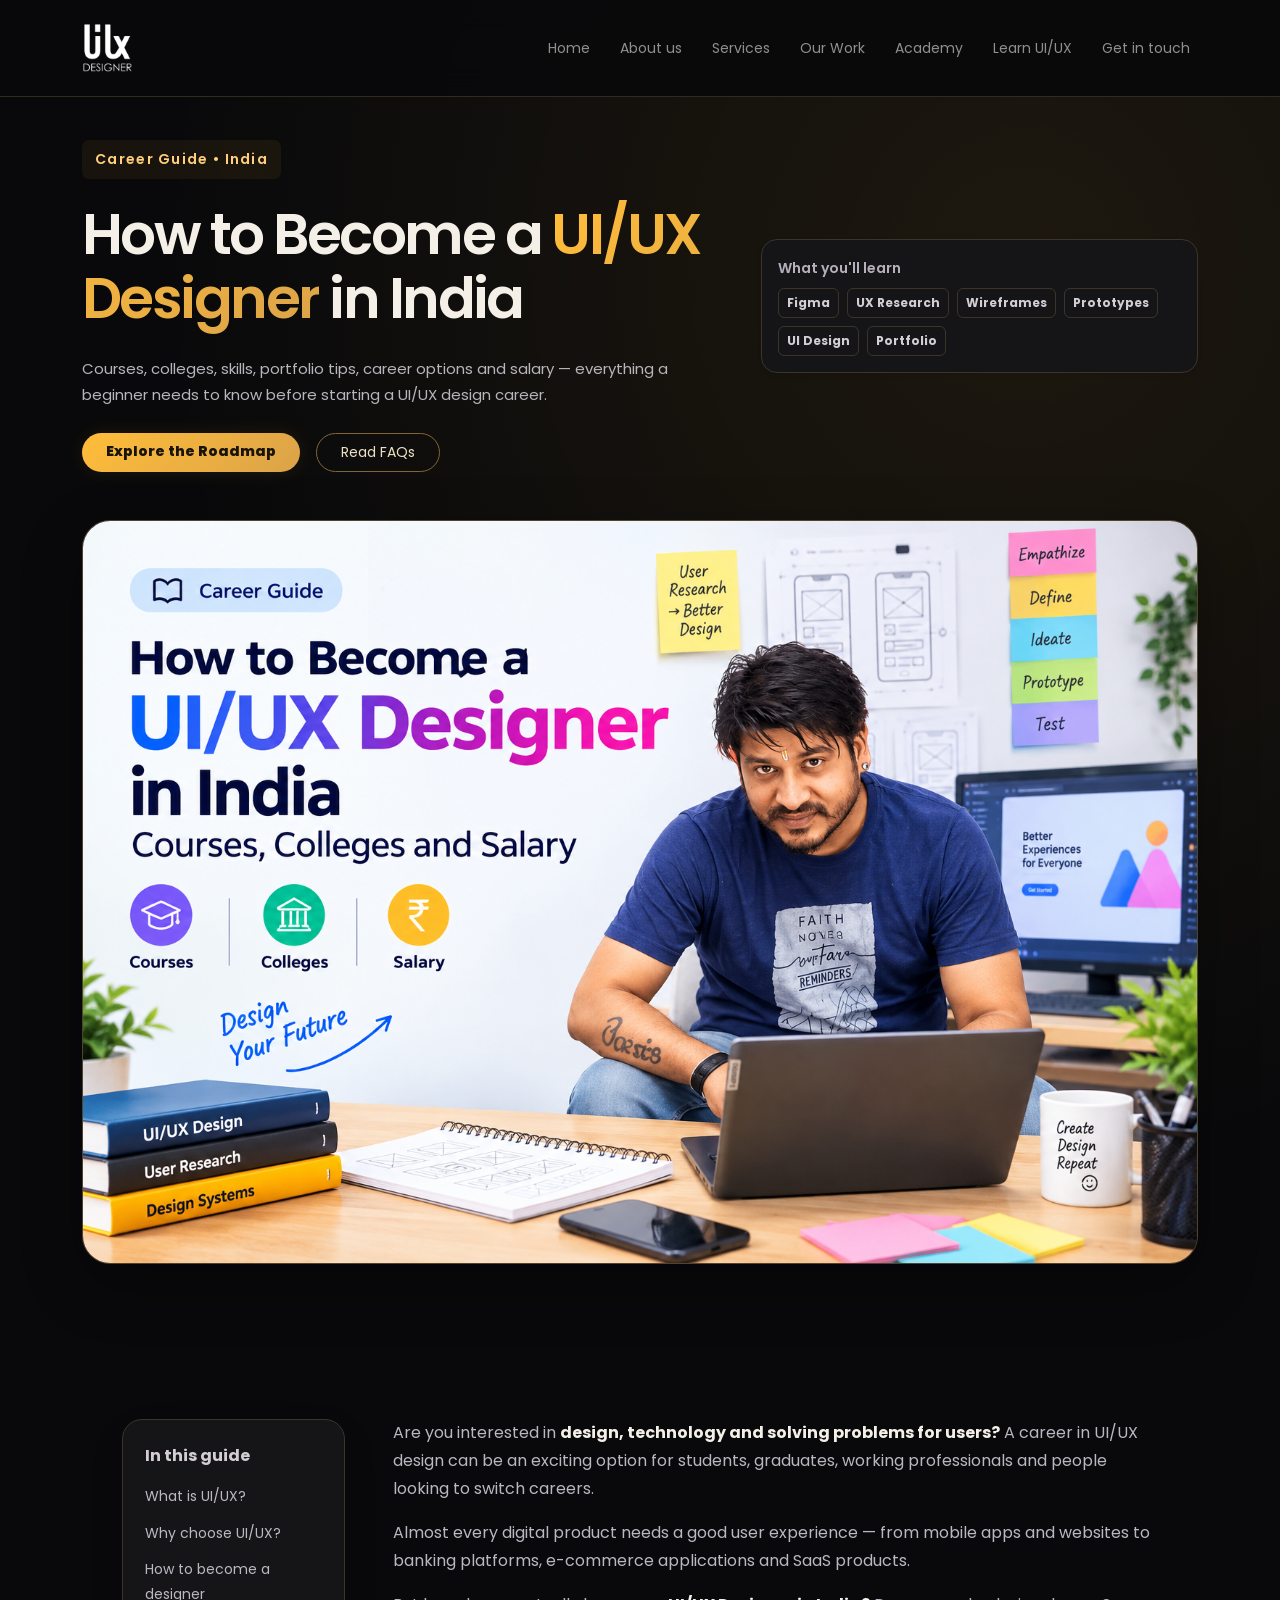
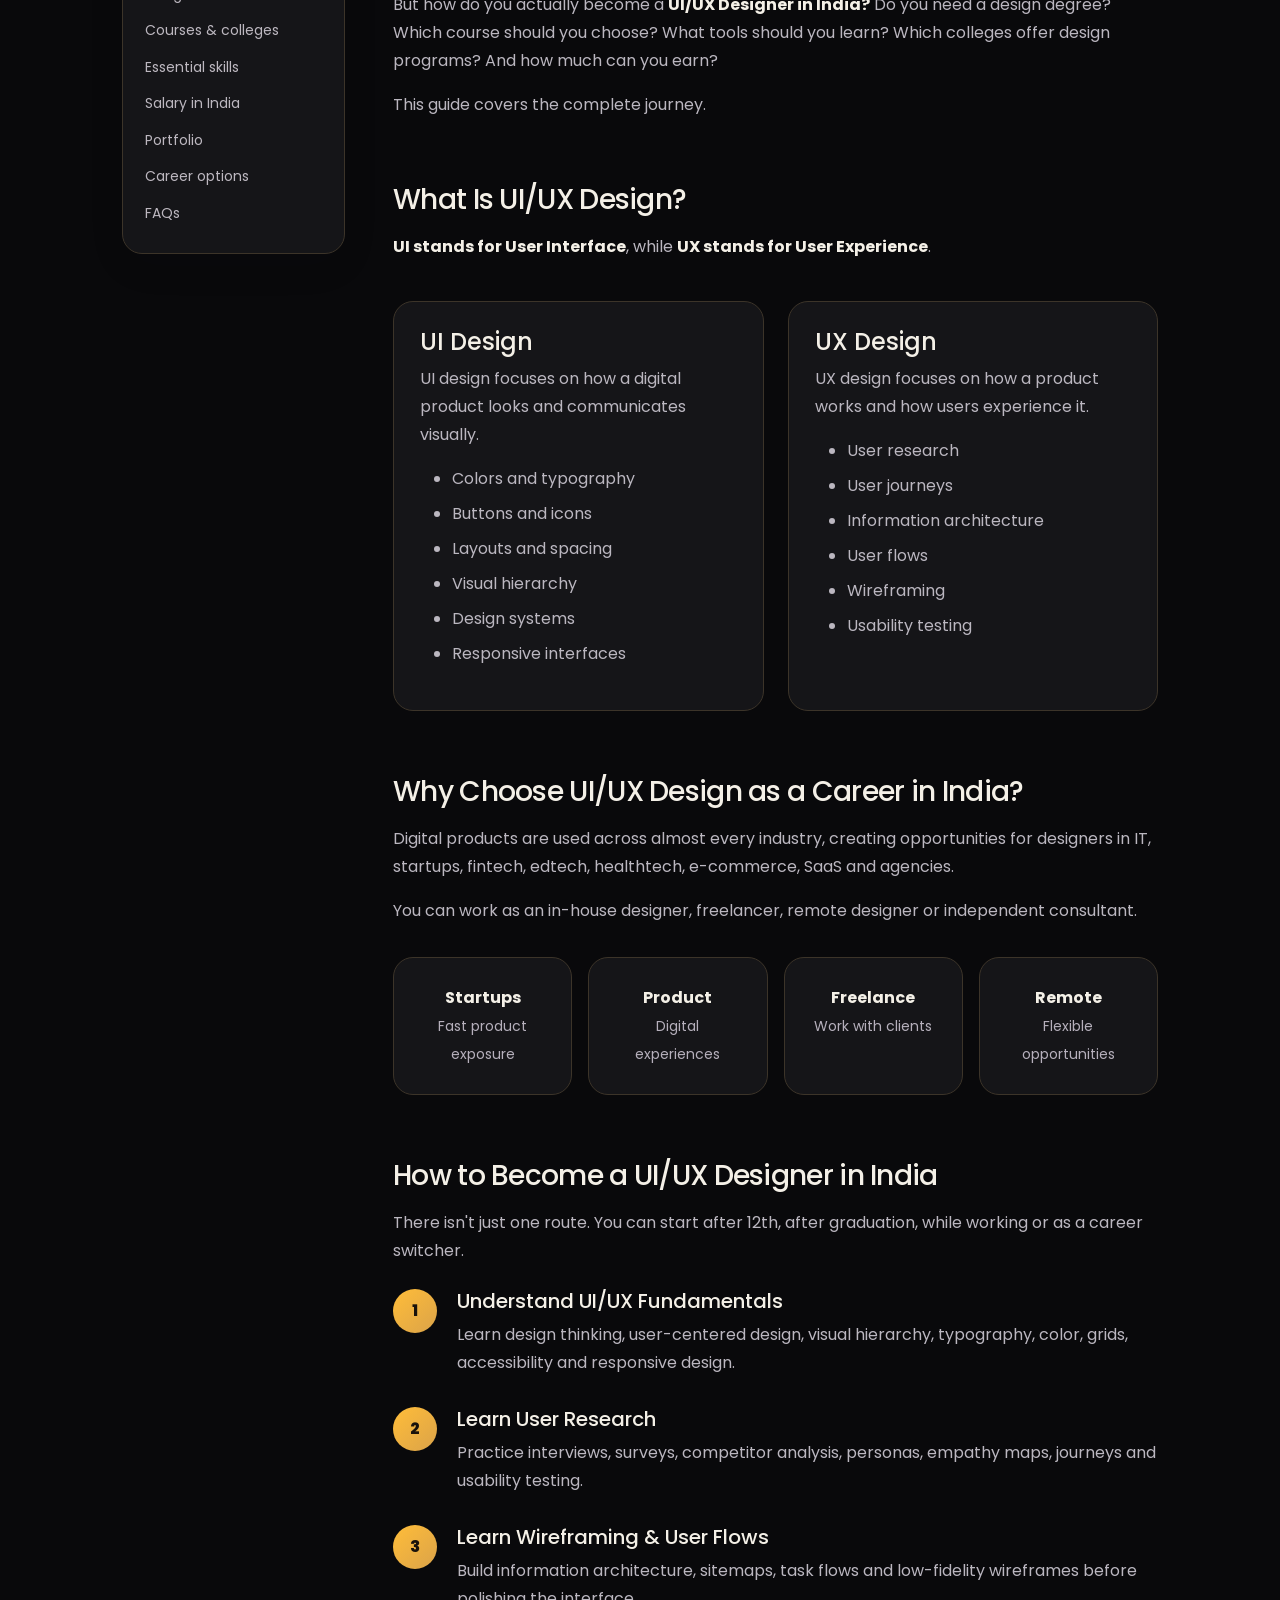
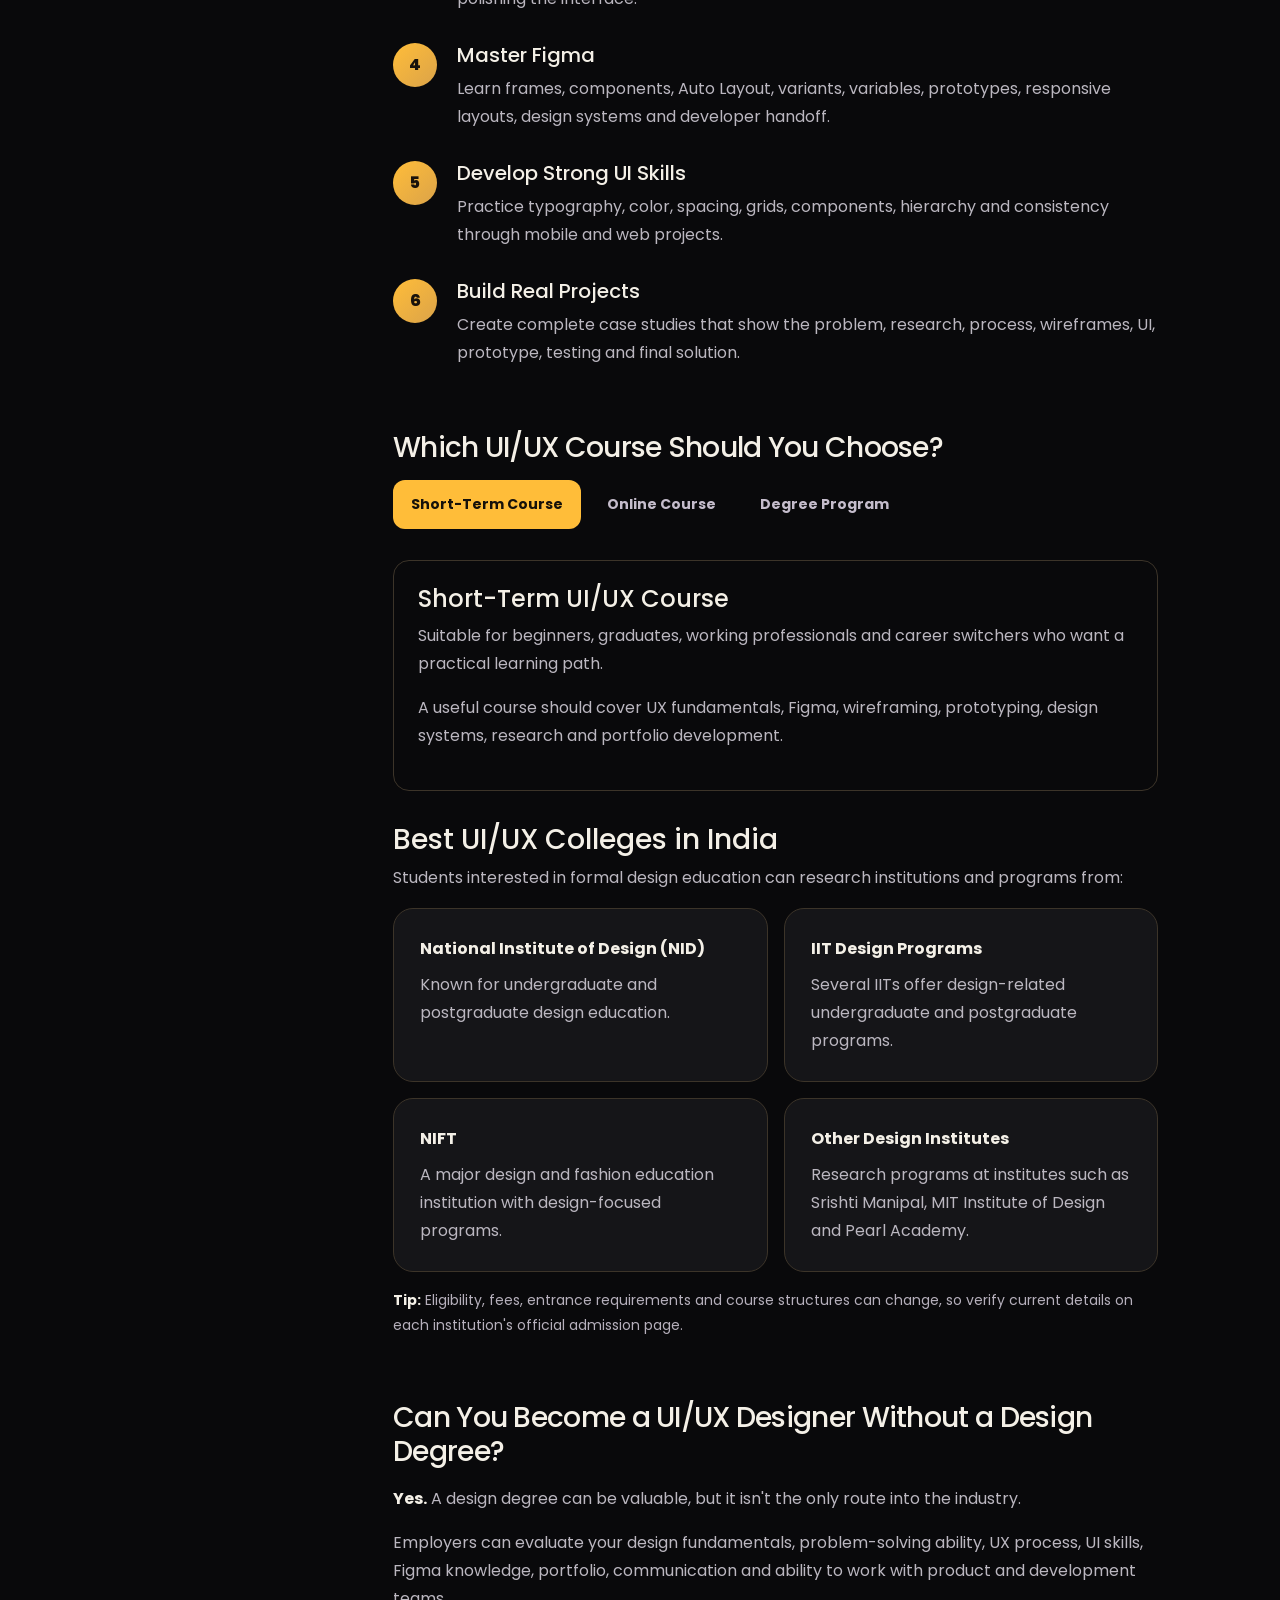
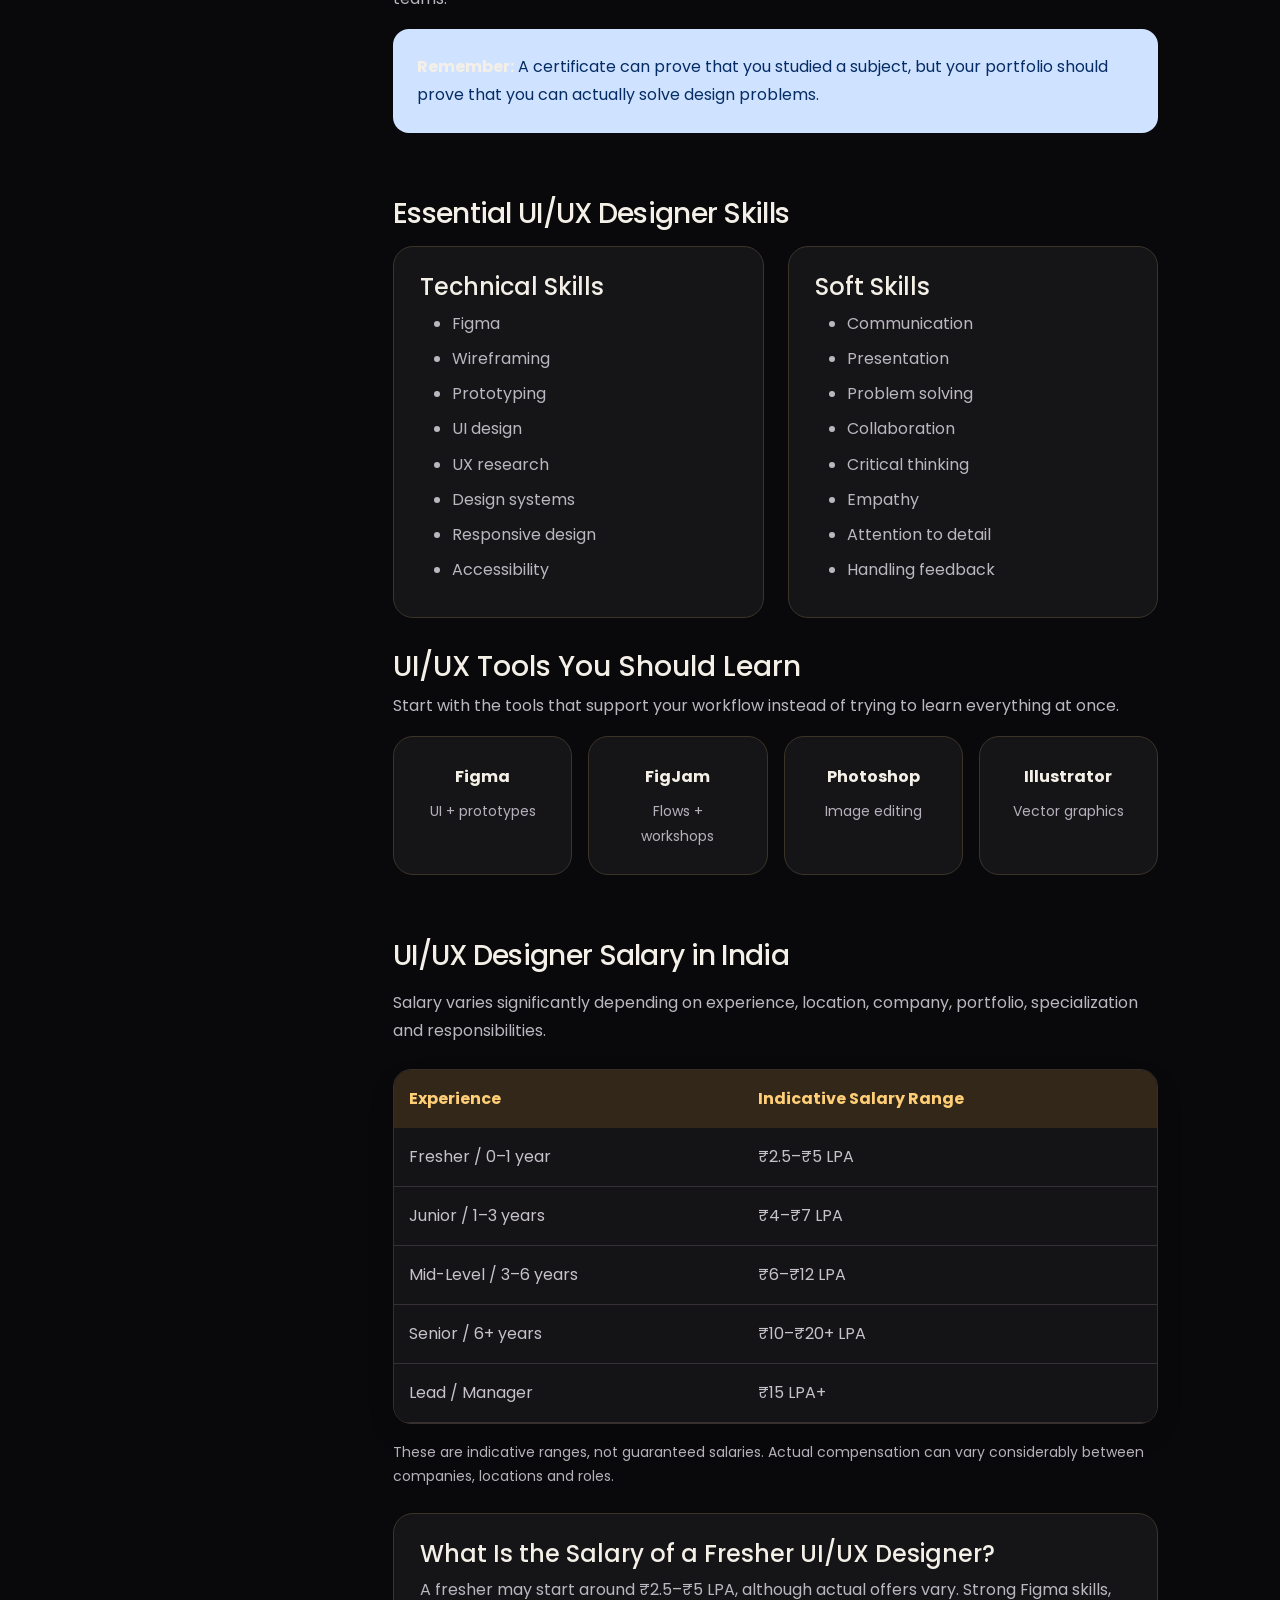
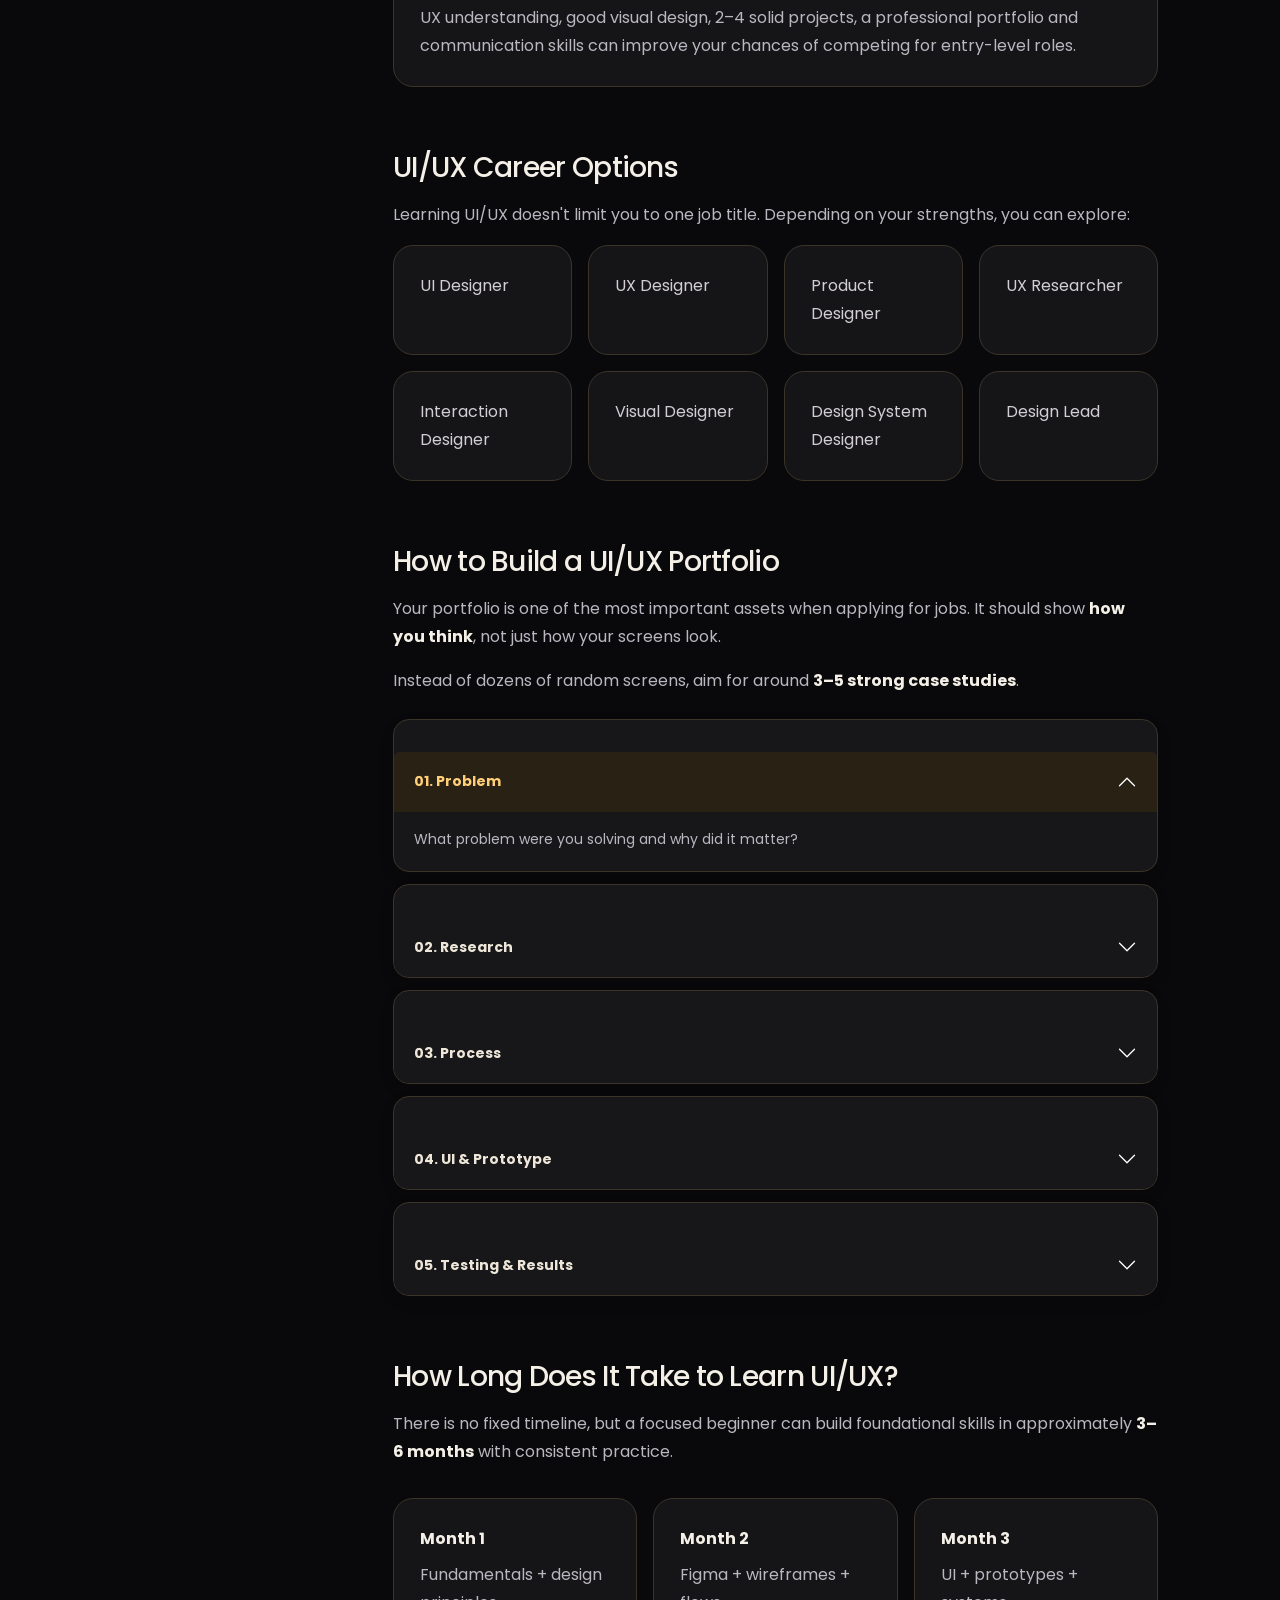
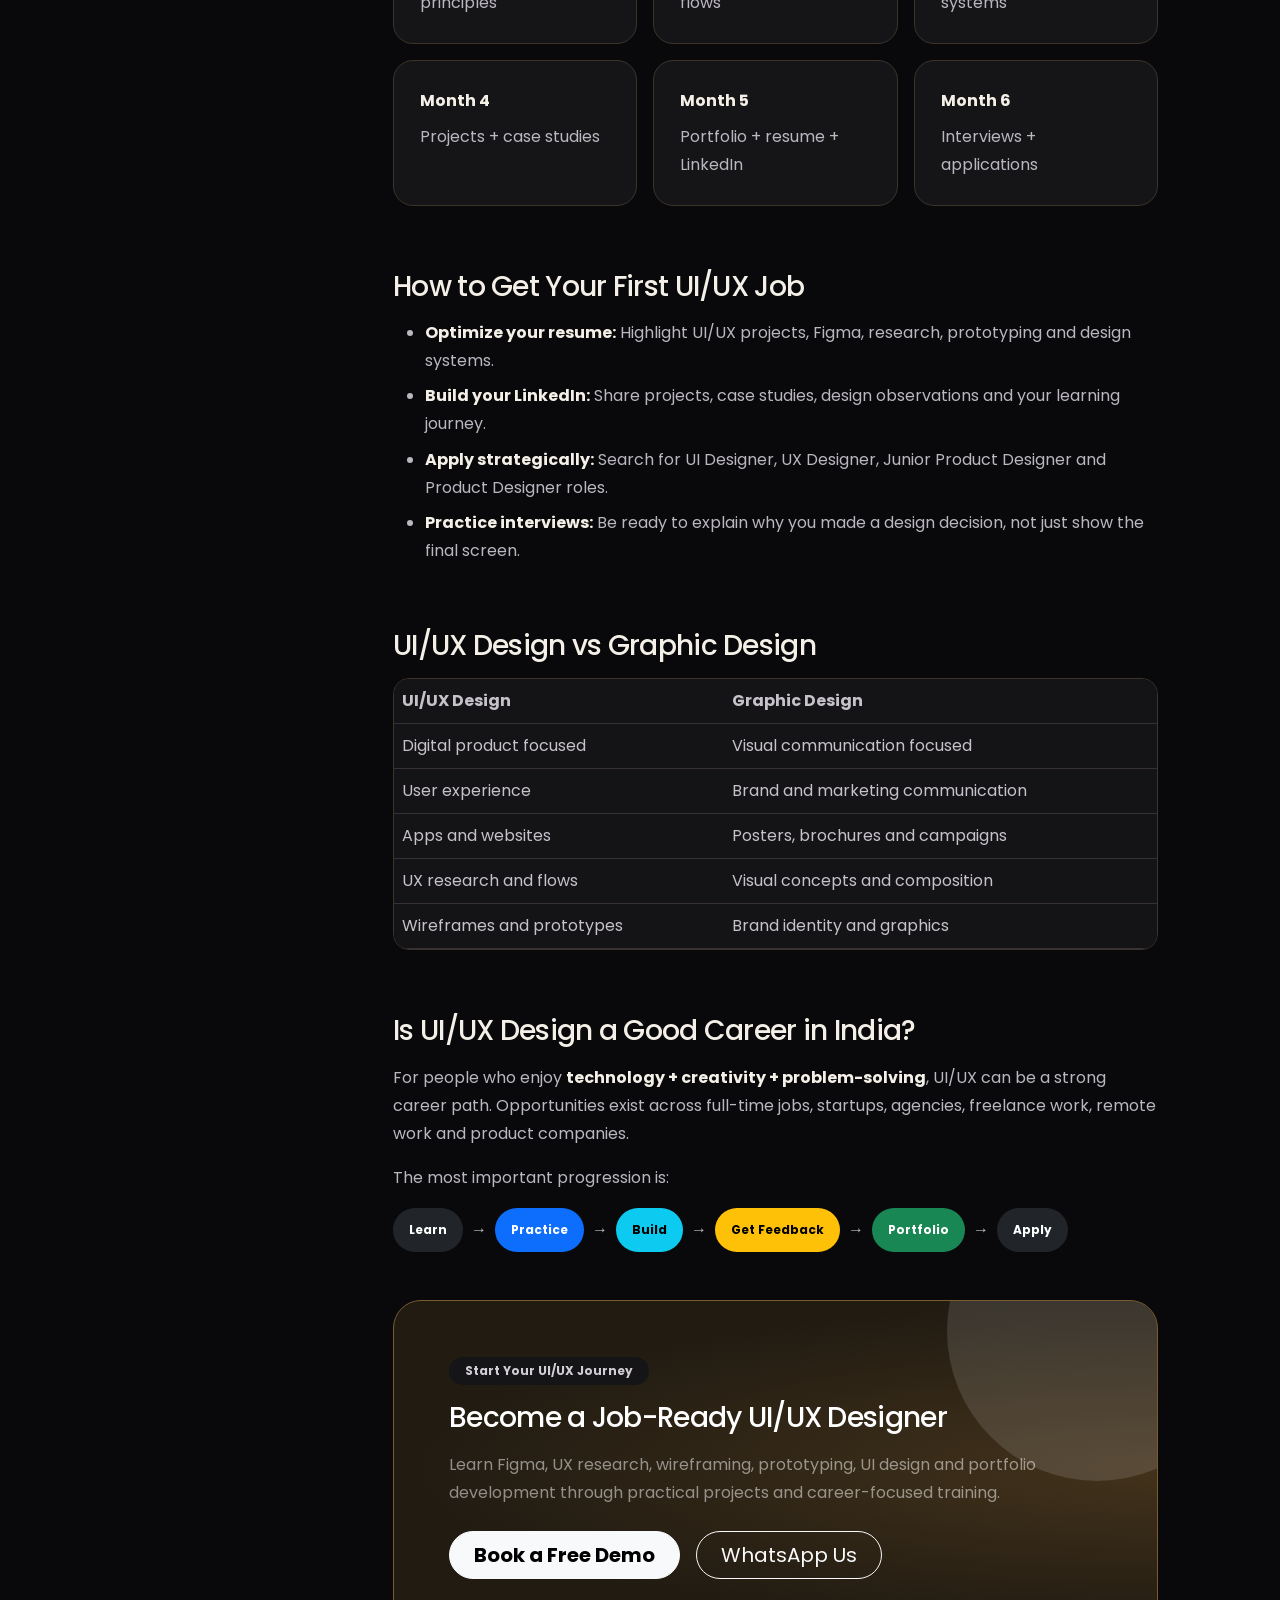
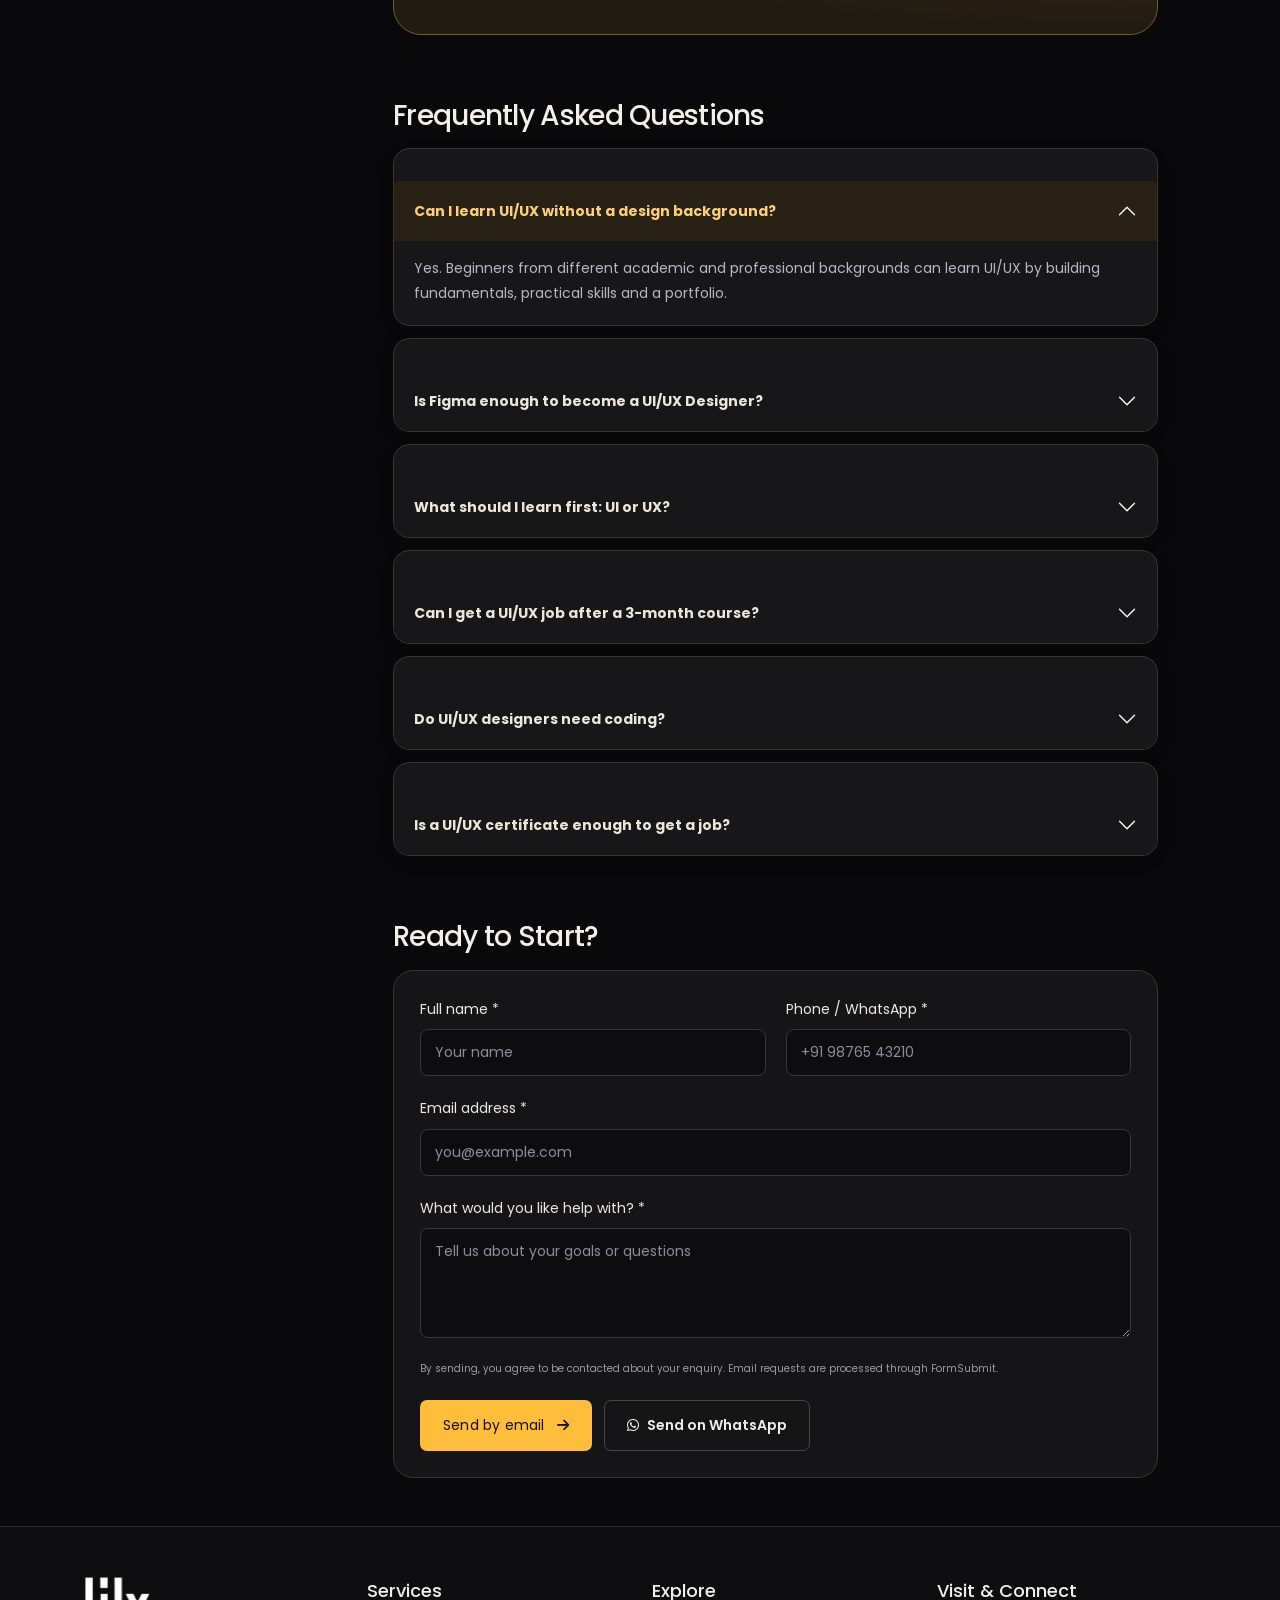
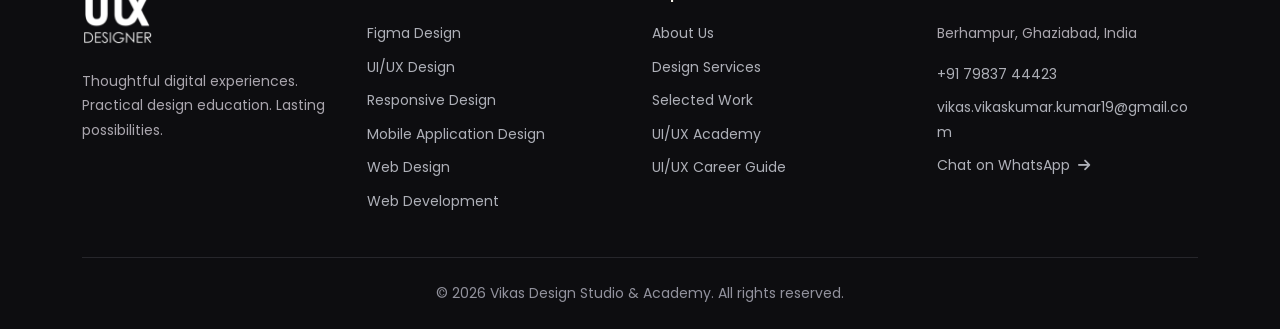
==== commit 683a2e40: "Add files via upload" ====
--- a/how-to-become-ui-ux-designer-in-india.html
+++ b/how-to-become-ui-ux-designer-in-india.html
@@ -1188,7 +1188,7 @@
         </div>
       </div>
       <div class="footer-bottom"><span>&copy; 2026 Vikas Design Studio &amp; Academy. All rights
-          reserved.</span><span>Designed with purpose.</span></div>
+          reserved.</span> </div>
     </div>
   </footer>
 
--- a/corporate.css
+++ b/corporate.css
@@ -11,14 +11,14 @@
 .brand-lockup img { object-fit:contain; }
 .brand-copy, .navbar-brand .brand-copy { color:#fff; font-size:21px; font-weight:600; line-height:1.15; letter-spacing:-.6px; }
 .brand-copy small { display:block; color:#b4b4ba; font-size:9px; font-weight:500; letter-spacing:2.5px; margin-top:8px; }
-.nav-link { margin-left:21px; font-size:12px; text-transform:none; font-weight:400; }
+.nav-link { margin-left:21px; font-size:14px; text-transform:none; font-weight:400; }
 .nav-link::after { bottom:0; }
 .navbar-toggler { border-color:#414147; padding:6px; }
-.btn-custom { border-radius:7px; padding:14px 22px; font-size:12px; letter-spacing:.2px; text-transform:none; background:#ffbd39; box-shadow:none; color:#15100a; line-height:1.5; }
+.btn-custom { border-radius:7px; padding:14px 22px; font-size:14px; letter-spacing:.2px; text-transform:none; background:#ffbd39; box-shadow:none; color:#15100a; line-height:1.5; }
 .btn-custom::before { display:none; }
 .btn-custom:hover { background:#ffd16f; color:#09090b; transform:translateY(-2px); box-shadow:none; }
 .nav-apply { padding:11px 17px; }
-.btn-outline-gold { border:1px solid #4c473b; border-radius:7px; color:#f2eee6; font-size:12px; font-weight:600; padding:14px 22px; }
+.btn-outline-gold { border:1px solid #4c473b; border-radius:7px; color:#f2eee6; font-size:14px; font-weight:600; padding:14px 22px; }
 .btn-outline-gold:hover { background:#1e1b15; color:#ffbd39; border-color:#ffbd39; }
 .corporate-hero { padding:160px 0 0; background:radial-gradient(ellipse at 85% 30%,rgba(255,189,57,.075),transparent 55%); }
 .eyebrow { color:#ffbd39; font-size:14px; font-weight:600; letter-spacing:2px; }
@@ -33,7 +33,7 @@
 .admissions-badge { font-size:9px; padding:5px 9px; background:#ffbd3912; color:#ffcf6d; border:1px solid #ffbd3930; border-radius:5px; }
 .course-symbol { display:flex; align-items:center; gap:22px; padding:25px 0; border-bottom:1px solid #ffffff14; margin-bottom:23px; }
 .course-symbol i { font-size:64px; color:#ffbd39; }
-.course-symbol span { color:#8b8372; font-size:13px; line-height:1.5; letter-spacing:4px; font-weight:600; }
+.course-symbol span { color:#8b8372; font-size:14px; line-height:1.5; letter-spacing:4px; font-weight:600; }
 .hero-course h2 { font-size:28px; font-weight:500; letter-spacing:-.8px; line-height:1.3; }
 .hero-course>p { font-size:14px; margin:15px 0; }
 .course-facts { display:grid; grid-template-columns:repeat(3,1fr); margin:24px 0; }
@@ -49,14 +49,16 @@
 main>section#contact { padding-bottom:85px!important; }
 .section-title { text-align:left; margin-bottom:35px; }
 .section-title>span { position:static; transform:none; display:block; width:auto; font-size:14px; color:#ffbd39; font-weight:600; letter-spacing:2px; margin-bottom:15px; }
-.section-title h2, #training .section-title h2 { font-size:clamp(26px,3vw,44px); line-height:1.3; text-transform:none; font-weight:500; letter-spacing:-1.2px; max-width:780px; }
+.section-title h2, #training .section-title h2 { 
+    font-size: clamp(26px, 4vw, 54px); line-height: 1.3; text-transform: none; font-weight: 600; letter-spacing: -1.2px; max-width: 980px;
+}
 .section-title>p { font-size:14px; max-width:660px; margin:14px 0 0; }
 .about-studio,.mentor-card { border:1px solid #27272c; border-radius:12px; background:#111114; height:100%; overflow:hidden; }
 .about-studio { padding:35px; }
 .about-studio h3 { margin:25px 0 20px; font-size:26px; line-height:1.4; font-weight:500; letter-spacing:-.6px; }
-.about-studio p { font-size:13px; line-height:1.9; }
+.about-studio p { font-size:14px; line-height:1.9; }
 .about-paths { display:flex; gap:25px; padding-top:20px; margin-top:20px; border-top:1px solid #2a2a2e; }
-.about-paths a { font-size:12px; color:#ffcf6d; }
+.about-paths a { font-size:14px; color:#ffcf6d; }
 .about-paths i { margin-left:12px; }
 .mentor-card { display:flex; flex-direction:column; }
 .mentor-card>img { width:100%; height:190px; object-fit:cover; object-position:50% 30%; filter:saturate(.6); }
@@ -72,11 +74,11 @@
 #services .service-icon { font-size:24px; width:50px; height:50px; border:1px solid #ffbd3925; background:#ffbd3909; display:grid; place-items:center; border-radius:10px; margin-bottom:24px; }
 #services h4 { font-size:18px; font-weight:500; margin-bottom:14px; }
 #services h4 span { display:none; }
-#services p { font-size:12px; line-height:1.9; margin-bottom:0; }
+#services p { font-size:14px; line-height:1.9; margin-bottom:0; }
 .process-grid { display:grid; grid-template-columns:repeat(4,1fr); border-top:1px solid #303034; gap:30px; padding-top:28px; }
-.process-number { color:#ffbd39; font-size:12px; font-weight:600; }
-.process-grid h3 { font-size:20px; margin:20px 0 12px; font-weight:500; }
-.process-grid p { font-size:14px; line-height:1.9; }
+.process-number { color:#ffbd39; font-size:14px; font-weight:600; }
+.process-grid h3 { font-size:22px; margin:20px 0 12px; font-weight:500; }
+.process-grid p { font-size:16px; line-height:1.9; }
 .portfolio-item { height:auto; background:#111114; margin:0; border-radius:12px; }
 .portfolio-item>img { height:190px; display:block; filter:saturate(.6); }
 .portfolio-item:hover img { transform:none; }
@@ -99,7 +101,7 @@
 .training-summary h4 { font-size:21px; font-weight:500; line-height:1.4; }
 .training-stat { border-radius:8px; }
 .training-stat strong { font-weight:500; }
-.training-stat span { font-size:12px; }
+.training-stat span { font-size:14px; }
 .training-whatsapp { font-size:14px; }
 #contact .glass-card { padding:25px 16px!important; }
 #contact .glass-card>div:first-child { display:none; }
@@ -115,9 +117,9 @@
 .corporate-footer a:hover { color:#ffbd39; }
 .corporate-footer p { font-size:14px; }
 .footer-email { overflow-wrap:anywhere; }
-.footer-bottom { display:flex; justify-content:space-between; gap:15px; border-top:1px solid #26262b; padding:23px 0; margin-top:35px; font-size:14px; color:#92929d; }
-#trainingModal .form-control { padding:11px 13px; font-size:13px; }
-#trainingModal .form-label { font-size:12px; }
+.footer-bottom { display:flex; justify-content:center; gap:15px; border-top:1px solid #26262b; padding:23px 0; margin-top:35px; font-size:14px; color:#92929d; }
+#trainingModal .form-control { padding:11px 13px; font-size:14px; }
+#trainingModal .form-label { font-size:14px; }
 #trainingModal .modal-title { font-size:19px; font-weight:500; }
 #trainingModal .small { font-size:14px; }
 @media (min-width:1400px) { .container { max-width:1180px; } }
@@ -146,14 +148,14 @@
     .brand-lockup img { width:35px; height:40px; }
     .corporate-hero h1 { font-size:43px; letter-spacing:-2px; }
     .eyebrow { font-size:8px; letter-spacing:1.5px; }
-    .hero-description { font-size:13px; }
+    .hero-description { font-size:14px; }
     .hero-actions .btn { width:100%; }
     .hero-proof { gap:12px; font-size:14px; }
     .hero-course { padding:24px; }
-    .expertise-strip>div { font-size:12px; }
+    .expertise-strip>div { font-size:14px; }
     .section-title h2, #training .section-title h2 { font-size:27px; }
     #training .section-title>span { font-size:14px; }
-    .section-title>p { font-size:12px; }
+    .section-title>p { font-size:14px; }
     .about-studio { padding:25px; }
     .about-studio h3 { font-size:23px; }
     .about-paths { gap:22px; }
@@ -204,7 +206,7 @@
 .motion-toggle { position:absolute; top:112px; right:max(22px,calc((100vw - 1120px)/2)); z-index:4; background:transparent; border:1px solid #514129; color:#bdb3a0; border-radius:20px; font-size:9px; padding:5px 10px; }
 .motion-toggle i { margin-right:6px; }
 .expertise-strip { background:linear-gradient(90deg,transparent,#ffbd3906,transparent); }
-.about-editorial { display:grid; grid-template-columns:.9fr 1.1fr; align-items:center; gap:75px; padding:15px 15px 0; }
+.about-editorial { display:grid; grid-template-columns:.9fr 1.1fr; gap:75px; padding:15px 15px 0; }
 .about-portrait { position:relative; padding:0 0 30px 20px; }
 .about-portrait::before { content:""; position:absolute; inset:25px 25px 0 0; border:1px solid #a97833; border-radius:120px 22px 22px 22px; }
 .portrait-frame { position:relative; border-radius:120px 22px 22px 22px; overflow:hidden; height:460px; background:#161619; }
@@ -219,14 +221,14 @@
 .experience-seal strong { font-size:31px; line-height:1.2; font-weight:600; }
 .experience-seal span { font-size:8px; text-align:center; letter-spacing:1.6px; line-height:1.5; }
 .about-story h3 { font-size:32px; line-height:1.4; font-weight:500; letter-spacing:-1px; margin:20px 0; }
-.about-story>p { font-size:14px; line-height:1.9; }
+.about-story>p { font-size:16px; line-height:1.9; }
 .about-pillars { margin:27px 0; }
 .about-pillar { display:flex; align-items:center; gap:18px; padding:20px 0; border-top:1px solid #2c2923; color:#fff; }
 .about-pillar:last-child { border-bottom:1px solid #2c2923; }
 .pillar-icon { width:46px; height:46px; display:grid; place-items:center; border-radius:13px; background:#ffbd3910; color:#ffbd39; flex-shrink:0; font-size:20px; transition:background .3s,transform .3s; }
 .about-pillar strong { display:block; font-size:18px; font-weight:500; }
 .about-pillar small { display:block; color:#aeb0b8; font-size:14px; line-height:1.8; margin-top:4px; }
-.about-pillar>i { font-size:12px; color:#d4b477; margin-left:auto; transition:transform .3s; }
+.about-pillar>i { font-size:14px; color:#d4b477; margin-left:auto; transition:transform .3s; }
 .about-pillar:hover { color:#ffbd39; }
 .about-pillar:hover .pillar-icon { background:#ffbd3920; transform:rotate(-8deg); }
 .about-pillar:hover>i { transform:translate(3px,-3px); }
@@ -243,13 +245,16 @@
 .service-number { color:#716048; font-size:14px; letter-spacing:2px; }
 #services .service-icon { width:58px; height:58px; border-radius:16px; font-size:26px; box-shadow:inset 0 0 20px #ffbd3908; }
 #services h3 { font-size:22px; line-height:1.35; font-weight:500; margin:0 0 15px; }
-#services .service-face p { font-size:14px; line-height:1.8; }
+#services .service-face p { font-size:16px; line-height:1.8; }
 .flip-open { text-align:left; margin-top:auto; padding:23px 0 0; color:#ddbf88; background:none; border:0; font-size:14px; display:flex; justify-content:space-between; align-items:center; }
 .flip-open i { width:25px; height:25px; border:1px solid #6d5432; border-radius:50%; display:grid; place-items:center; font-size:9px; }
 .flip-close { position:absolute; top:16px; right:16px; background:#ffffff08; border:1px solid #ffffff25; border-radius:50%; width:30px; height:30px; color:#efd3a5; z-index:2; font-size:14px; }
 .back-watermark { position:absolute; right:-8px; bottom:-10px; font-size:140px; opacity:.055; color:#ffbd39; transform:rotate(-20deg); pointer-events:none; }
 .service-back .eyebrow { margin-bottom:17px; font-size:8px; }
-.service-back .service-apply { align-self:flex-start; margin-top:23px; position:relative; z-index:1; background:#ffbd39; color:#15100a; border:1px solid #ffbd39; border-radius:7px; padding:12px 19px; box-shadow:0 0 20px #ffbd3920; font-size:12px; font-weight:600; }
+.service-back .service-apply {
+    align-self:flex-start; margin-top:23px; position:relative; z-index:1; background:#ffbd39; color:#15100a; border:1px solid #ffbd39; border-radius:7px; 
+    padding:12px 19px; box-shadow:0 0 20px #ffbd3920; font-size:14px; font-weight:600; 
+}
 .service-back .service-apply:hover { background:#ffda87; box-shadow:0 0 30px #ffbd3940; }
 .motion-paused *,.motion-paused *::before,.motion-paused *::after { animation-play-state:paused!important; }
 @keyframes aurora-drift { to { transform:translate(90px,60px) scale(1.2); opacity:.65; } }
--- a/site-additions.css
+++ b/site-additions.css
@@ -86,13 +86,13 @@
 [hidden] { display:none!important; }
 .contact-info-panel { background:radial-gradient(ellipse at top right,#ffbd391b,transparent 75%),#111113; }
 .contact-info-panel h3 { font-size:28px; font-weight:500; line-height:1.4; margin:20px 0; }
-.contact-info-panel>p { font-size:14px; line-height:1.9; }
+.contact-info-panel>p { font-size:16px; line-height:1.6; }
 .contact-info-panel>a:not(.guide-promo) { display:flex; gap:17px; align-items:center; padding:20px 0; border-bottom:1px solid #3a3225; color:#e9e4da; }
 .contact-info-panel>a>i { color:#ffbd39; font-size:20px; }
 .contact-info-panel>a span { font-size:14px; min-width:0; }
 .contact-info-panel>a small { display:block; font-size:14px; margin-top:5px; color:#aeabb0; overflow-wrap:anywhere; }
 .contact-location { margin:24px 0; }
-.guide-promo { display:block; color:#ffcc70; font-size:14px; line-height:1.8; }
+.guide-promo { display:block; color:#ffcc70; font-size:16px; line-height:1.8; }
 #portfolio .portfolio-item>a>img { width:100%; display:block; height:210px; object-fit:cover; }
 #trainingModal form .whatsapp-ready { color:#b3e8a8; }
 /* The supplied guide keeps its article structure, using the site's gold theme. */
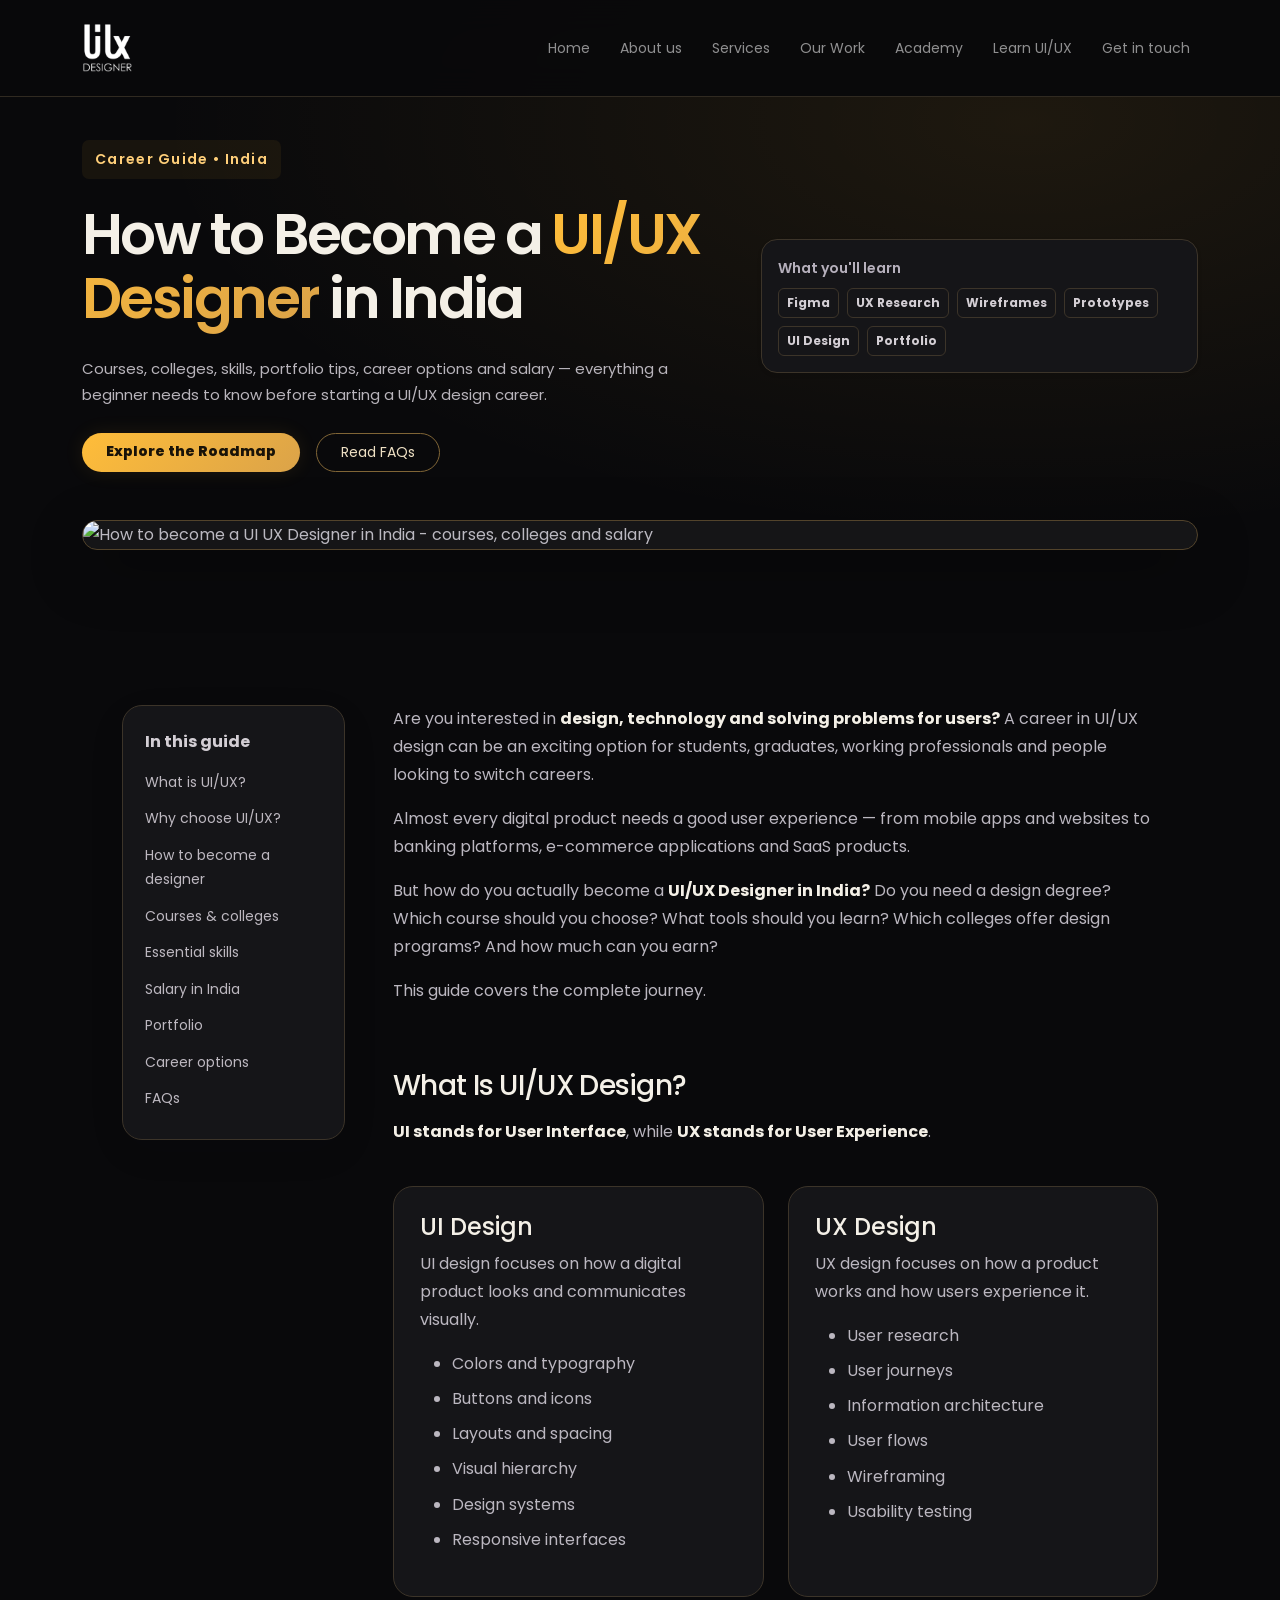
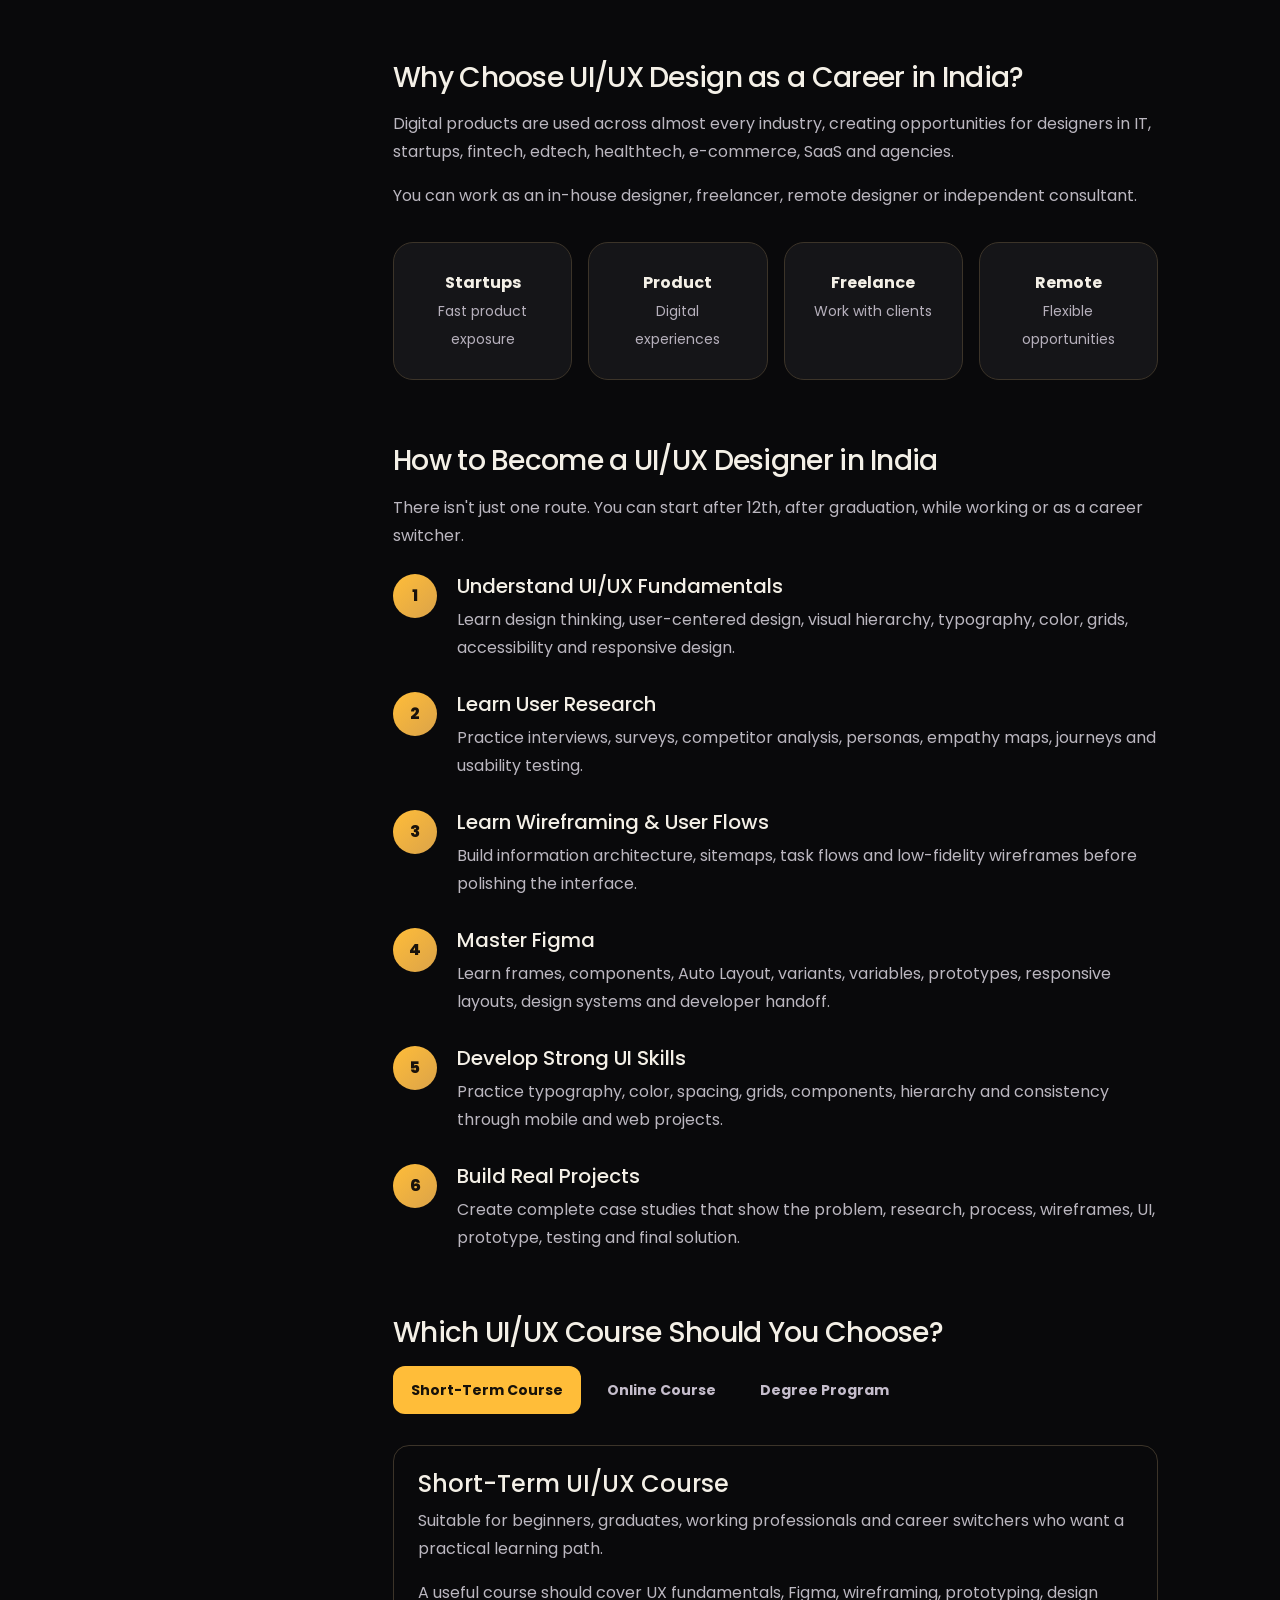
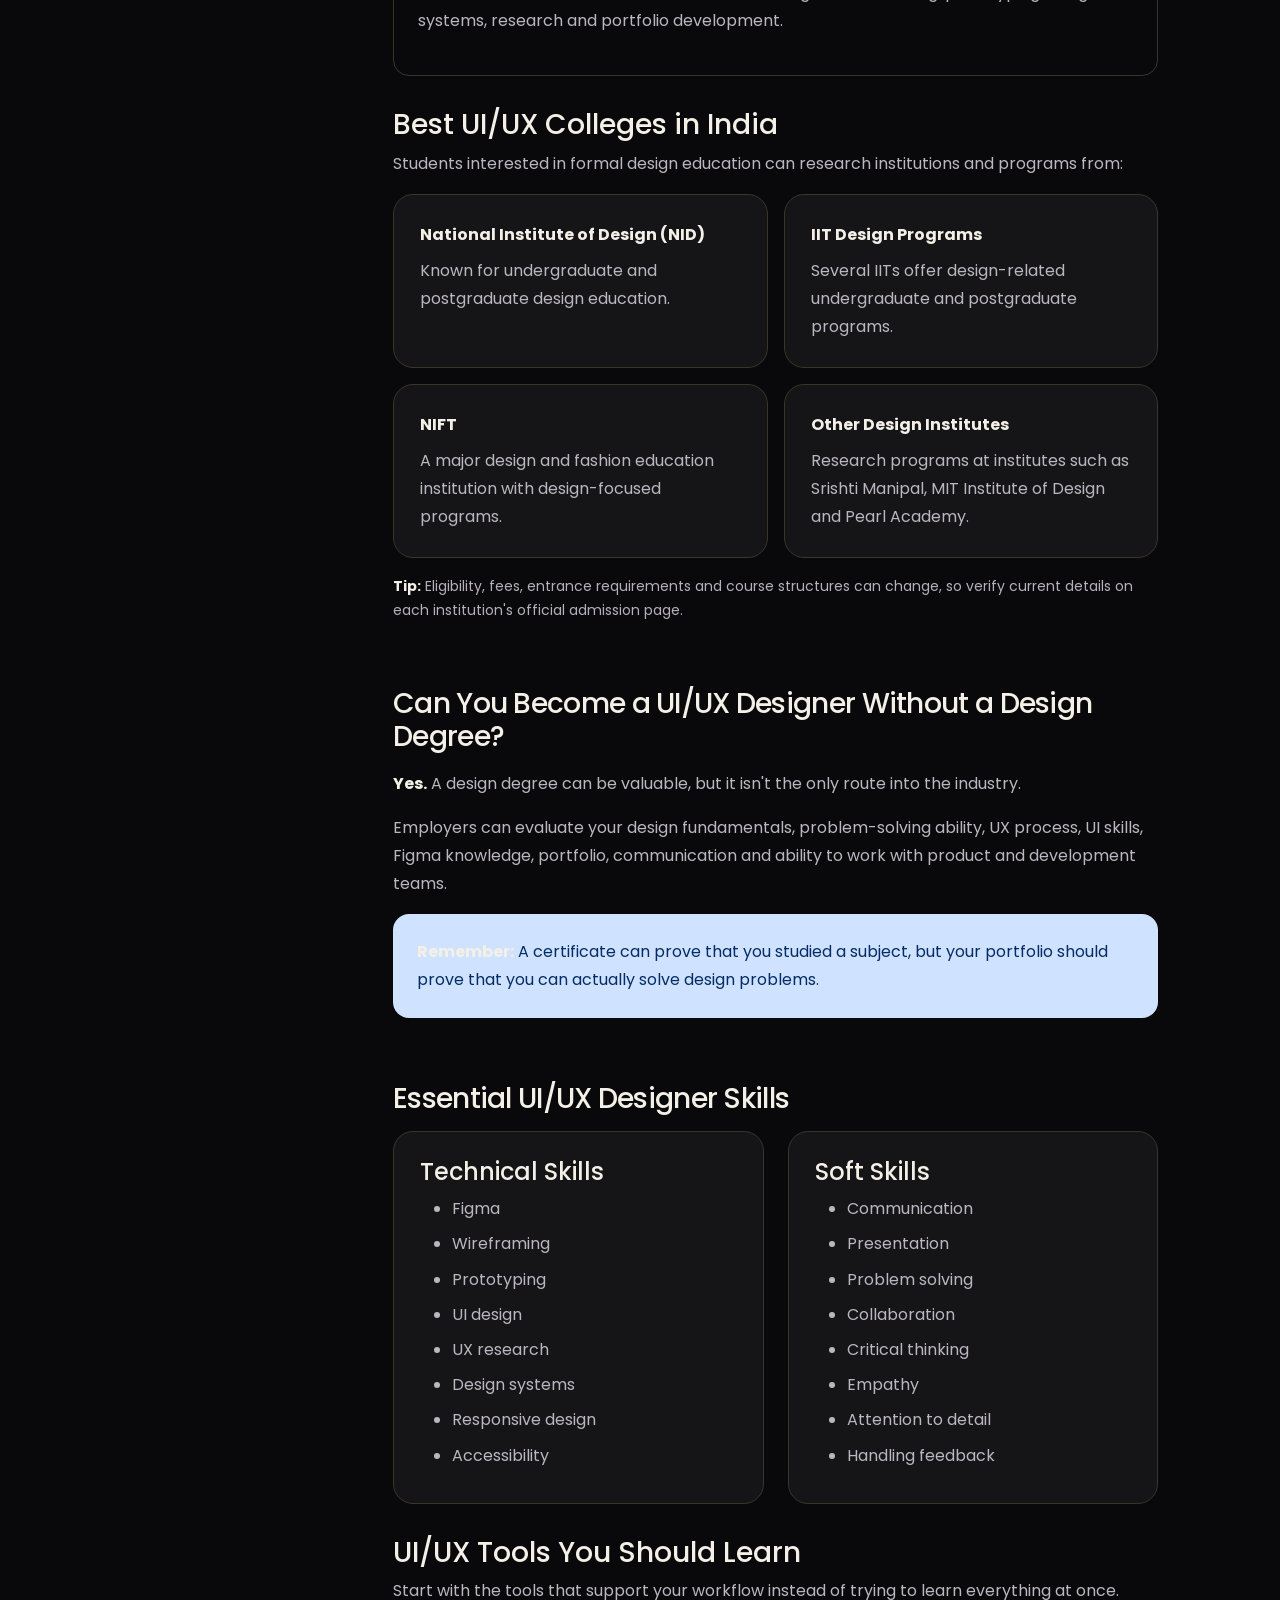
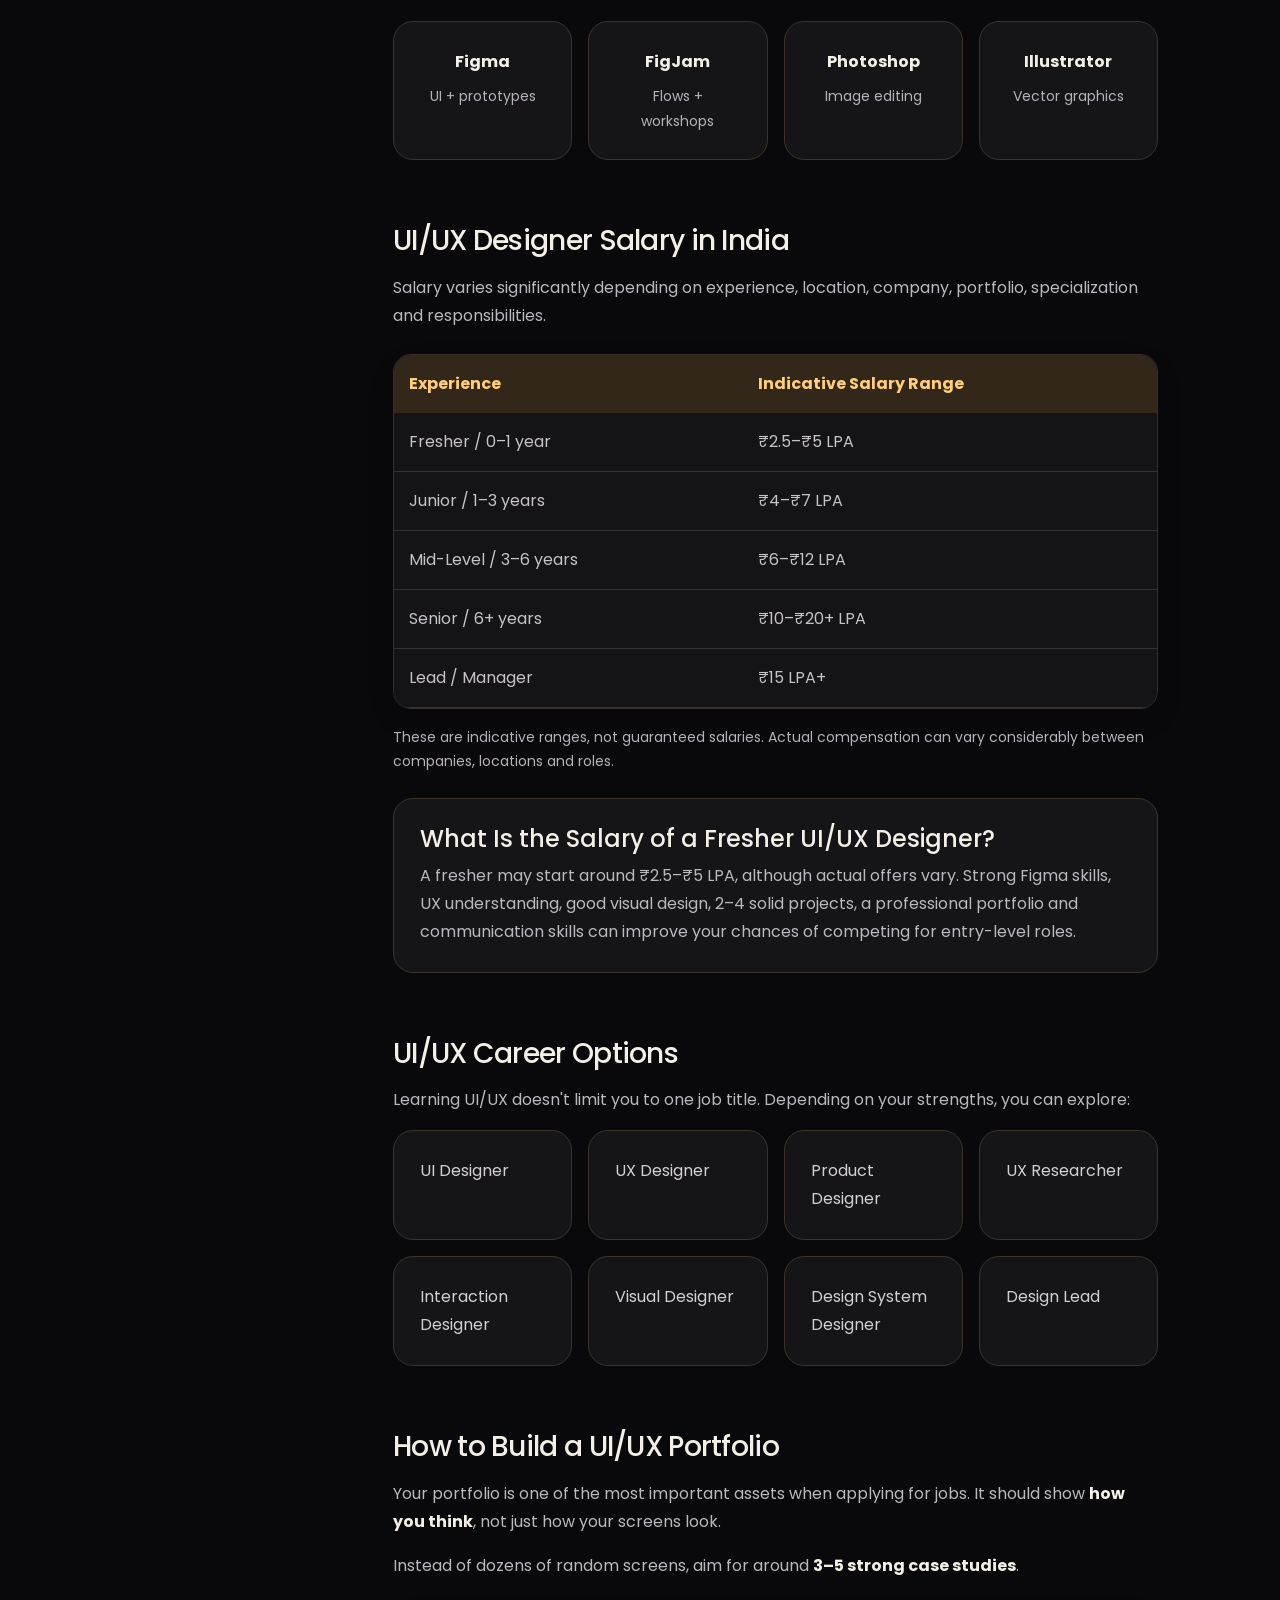
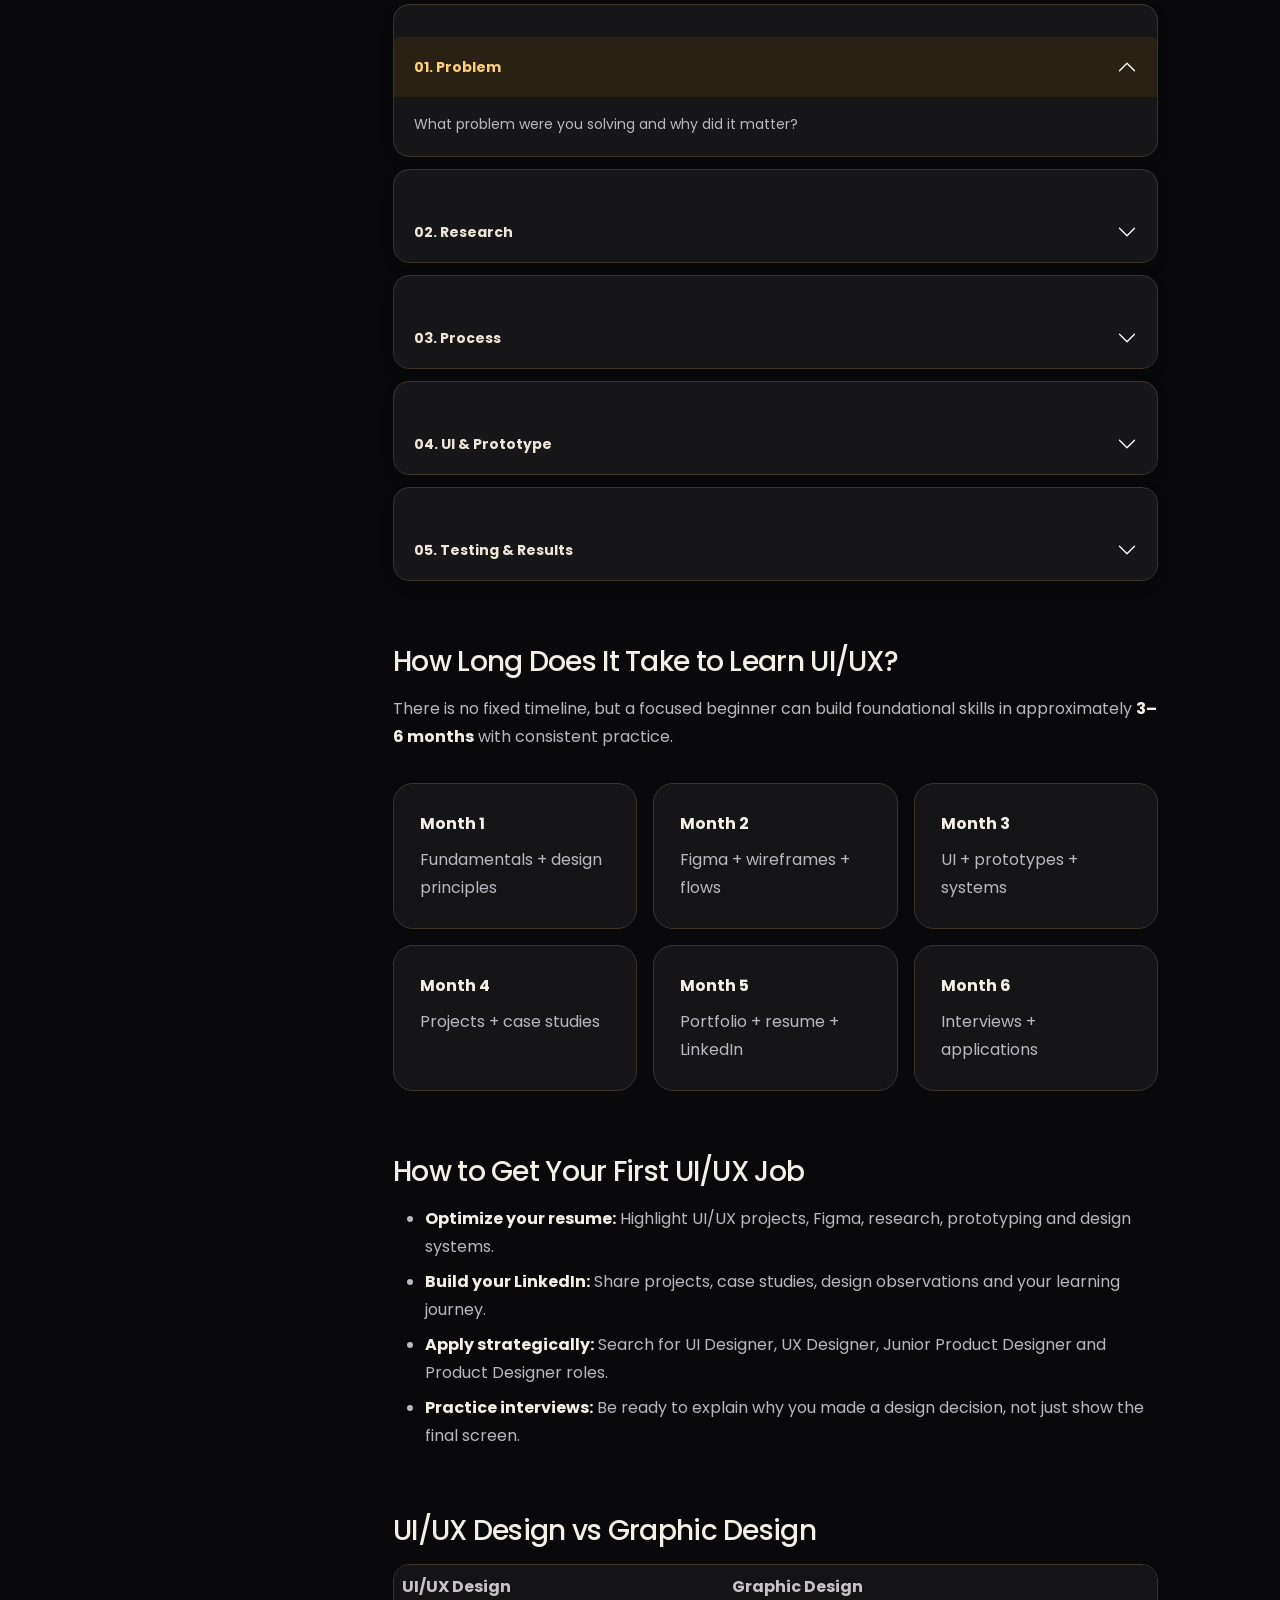
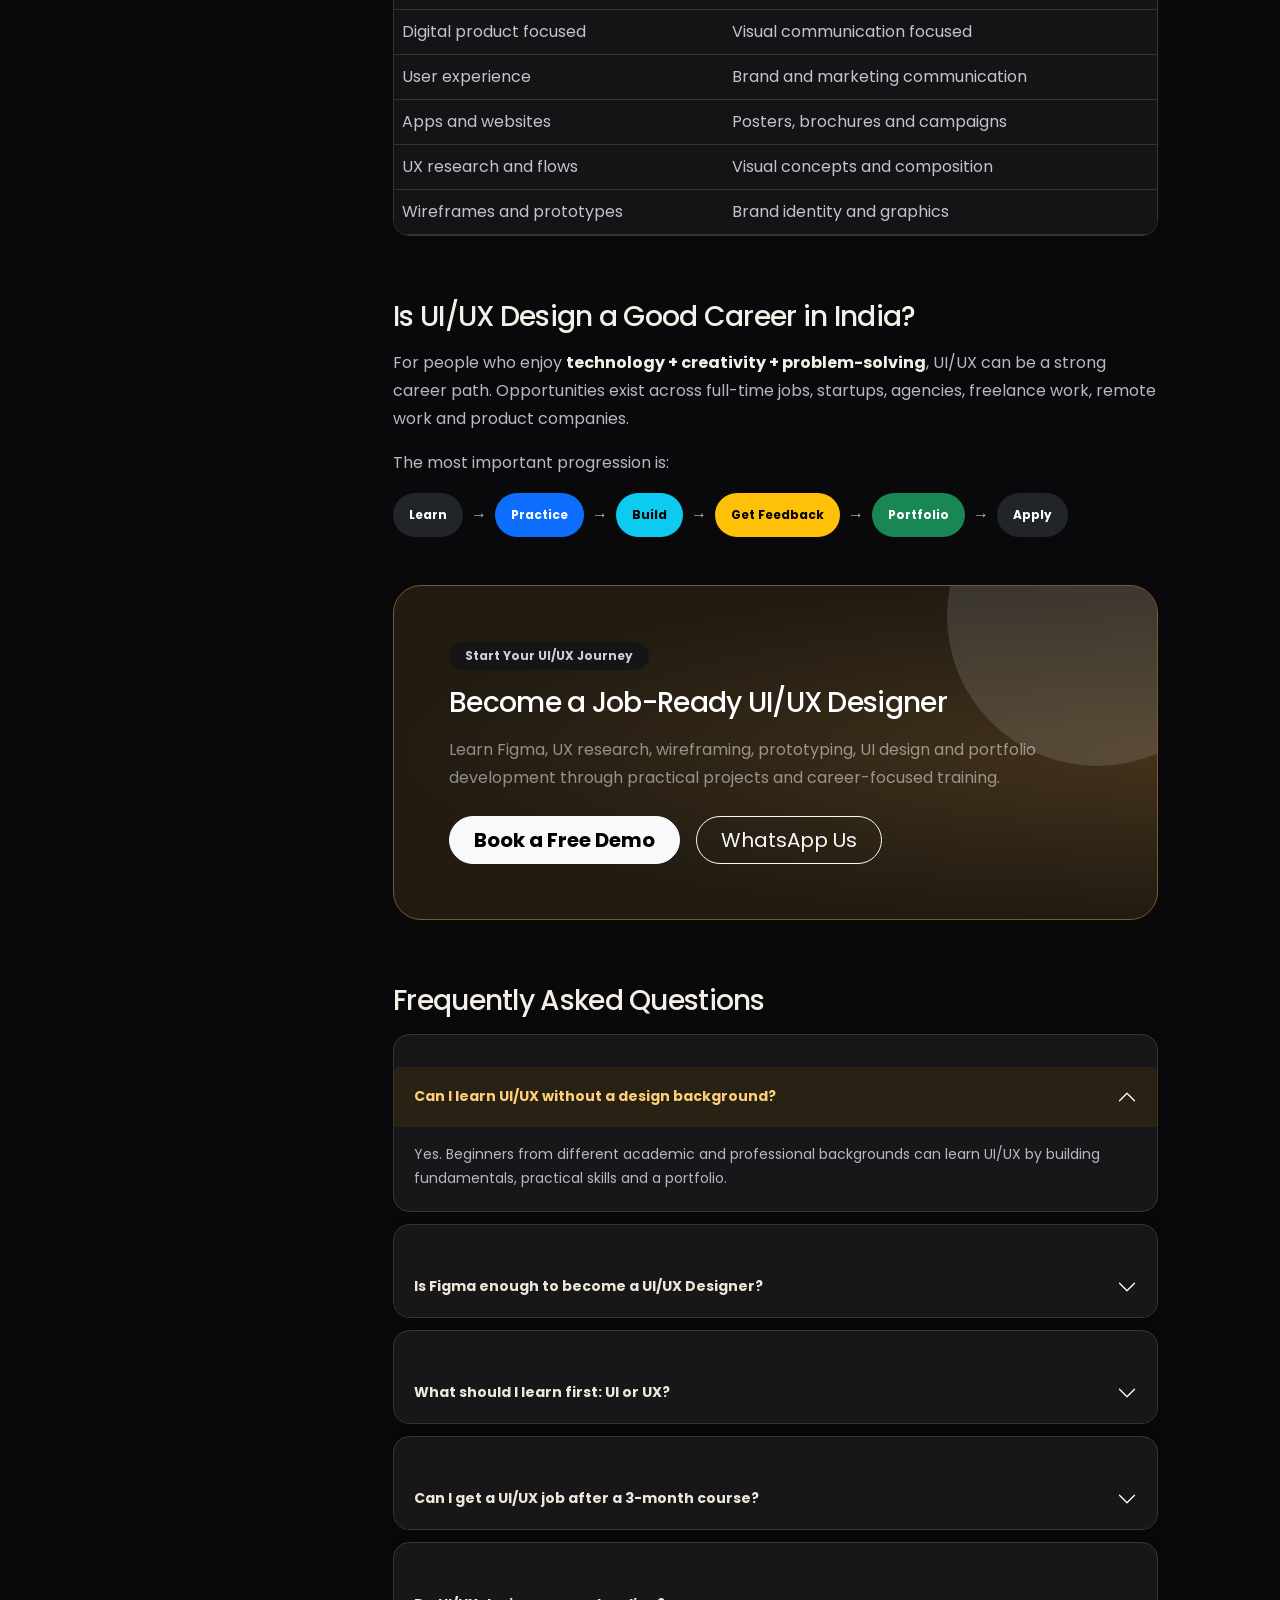
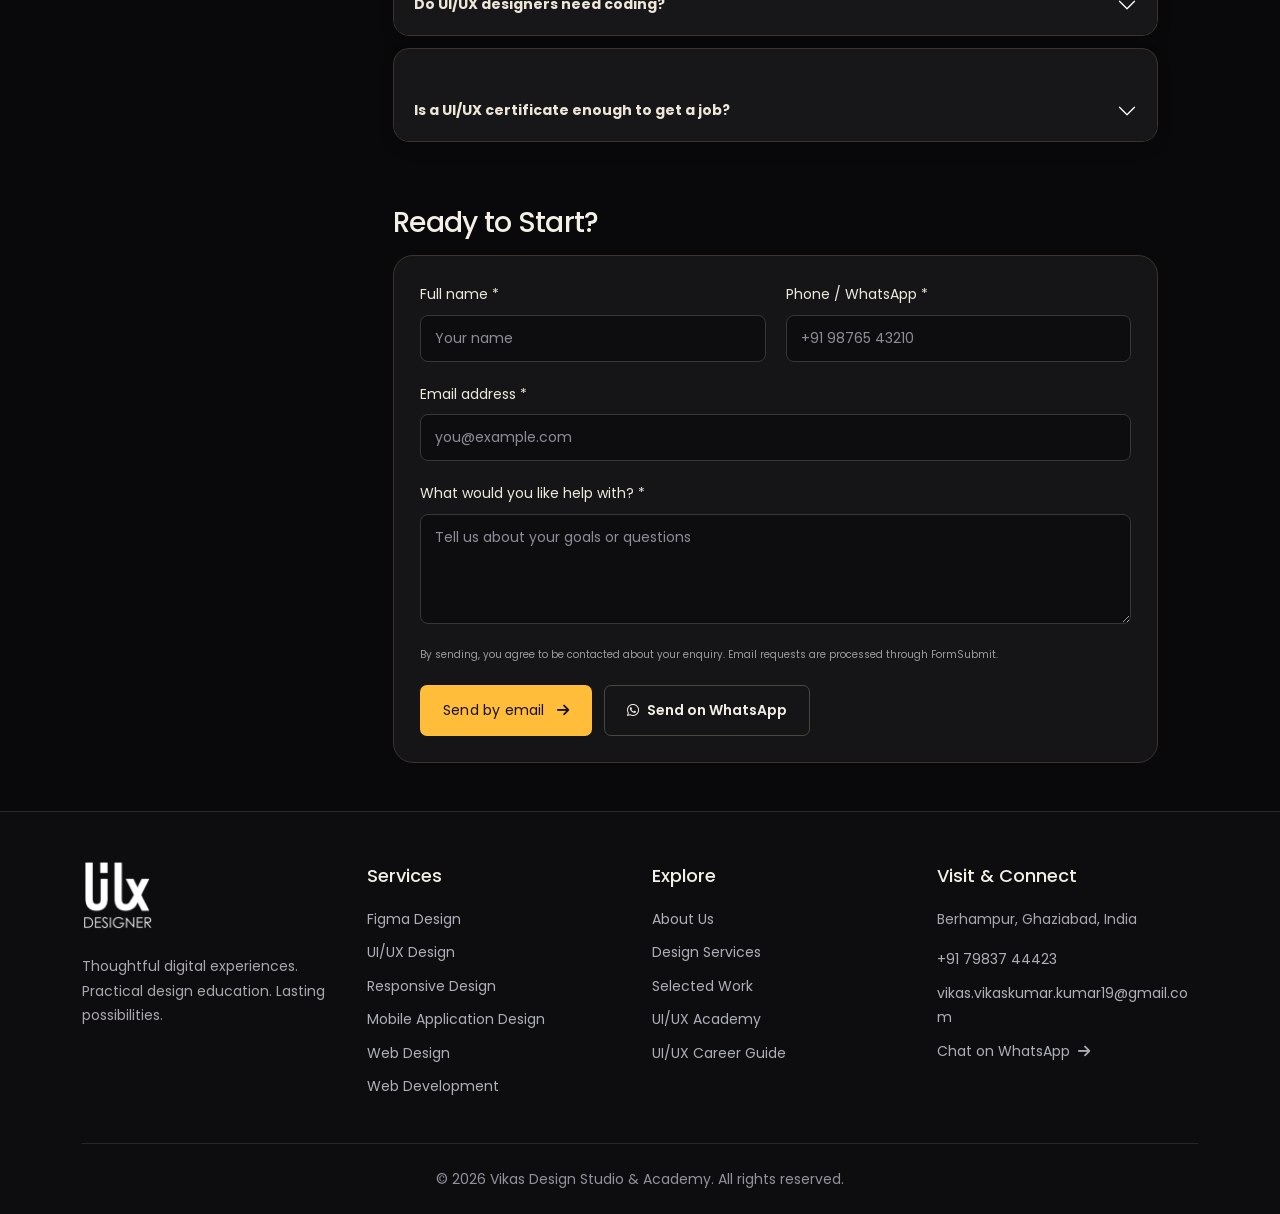
==== commit 3e30a0db: "Update how-to-become-ui-ux-designer-in-india.html" ====
--- a/how-to-become-ui-ux-designer-in-india.html
+++ b/how-to-become-ui-ux-designer-in-india.html
@@ -492,7 +492,7 @@
       </div>
 
       <div class="hero-card mt-5 fade-up">
-        <img src="how-to-become-ui-ux-designer-in-india.jpg"
+        <img src="how-to-become-ui-ux-designer.webp"
           alt="How to become a UI UX Designer in India - courses, colleges and salary" width="1600" height="900"
           loading="eager">
       </div>
@@ -1192,10 +1192,9 @@
     </div>
   </footer>
 
-  <script src="https://cdn.jsdelivr.net/npm/bootstrap@5.3.8/dist/js/bootstrap.bundle.min.js"
-    integrity="sha384-FKyoEForCGlyvwx9Hj09JcYn3nv7wiPVlz7YYJrWVcXK/BmnVDxM+D2scQbITxI" crossorigin="anonymous"></script>
+  <script src="https://cdn.jsdelivr.net/npm/bootstrap@5.3.8/dist/js/bootstrap.bundle.min.js"></script>
 
   <script src="site-additions.js"></script>
 </body>
 
-</html>+</html>
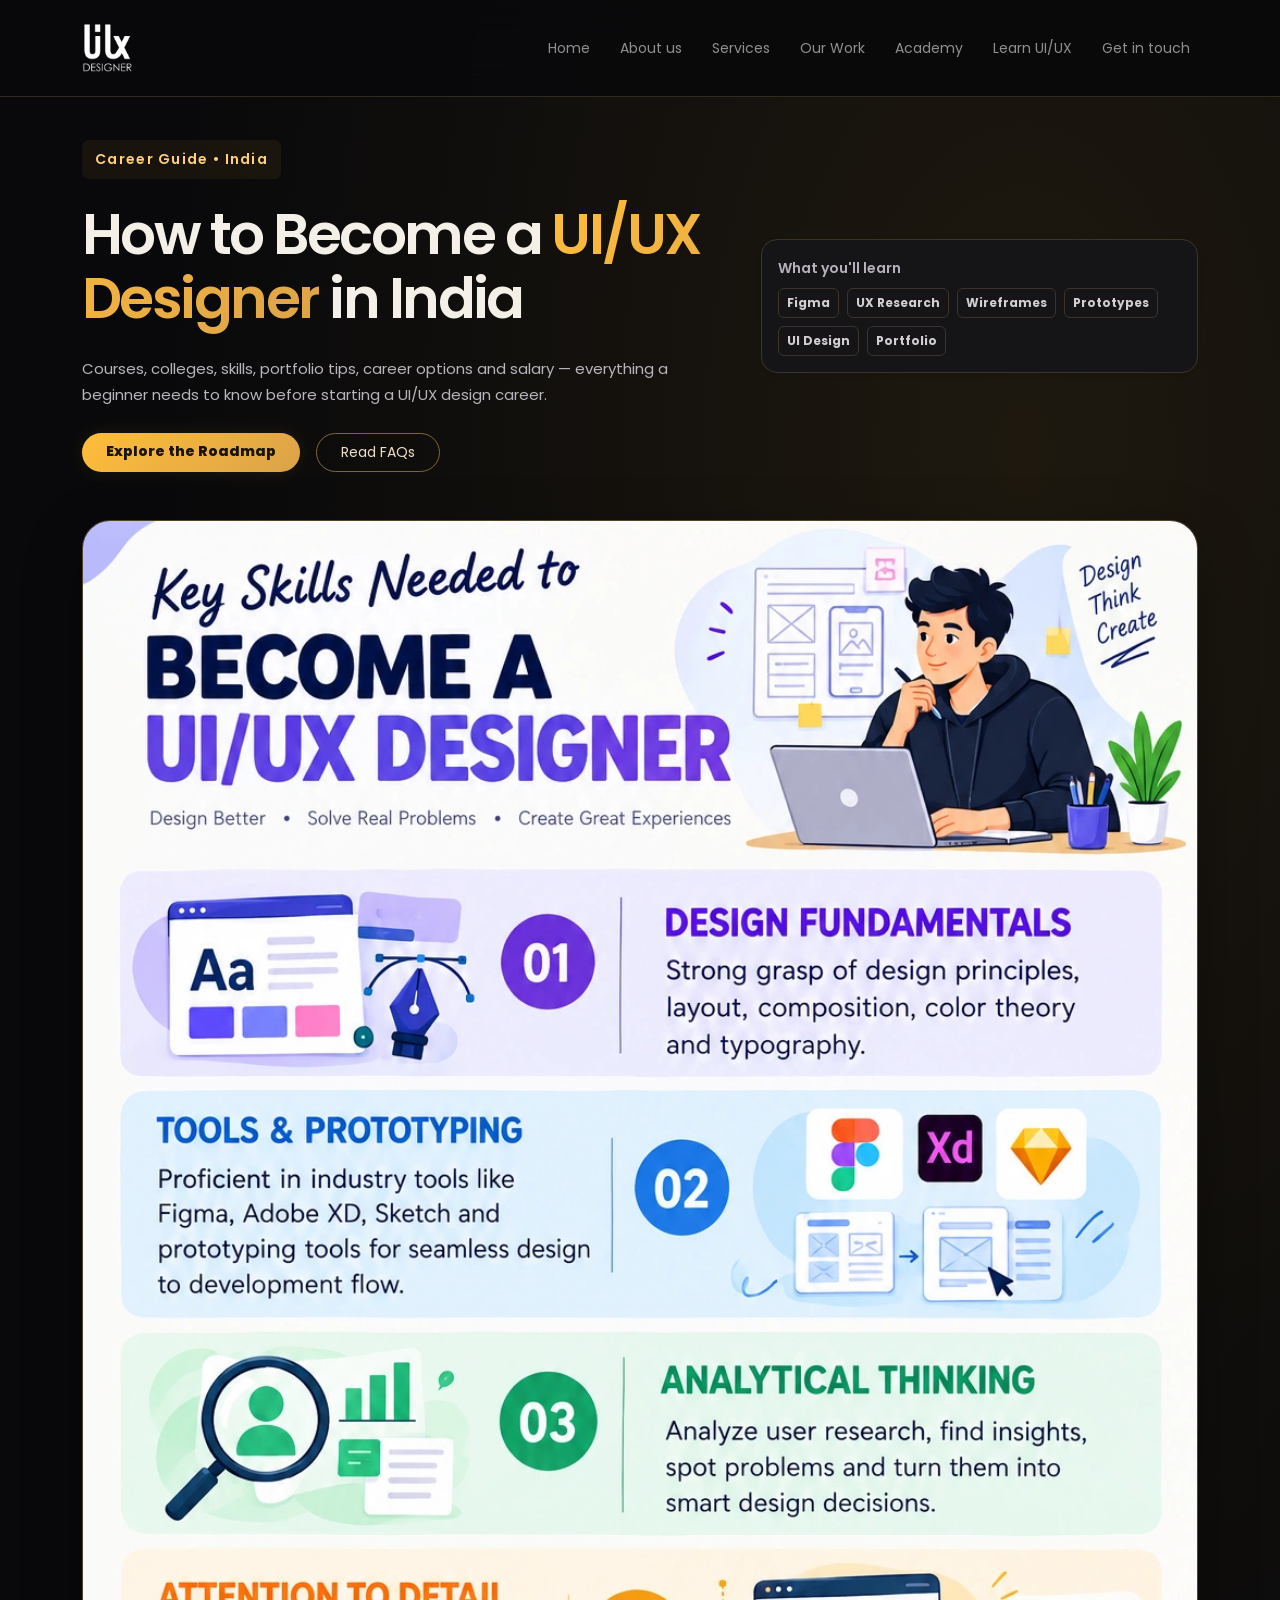
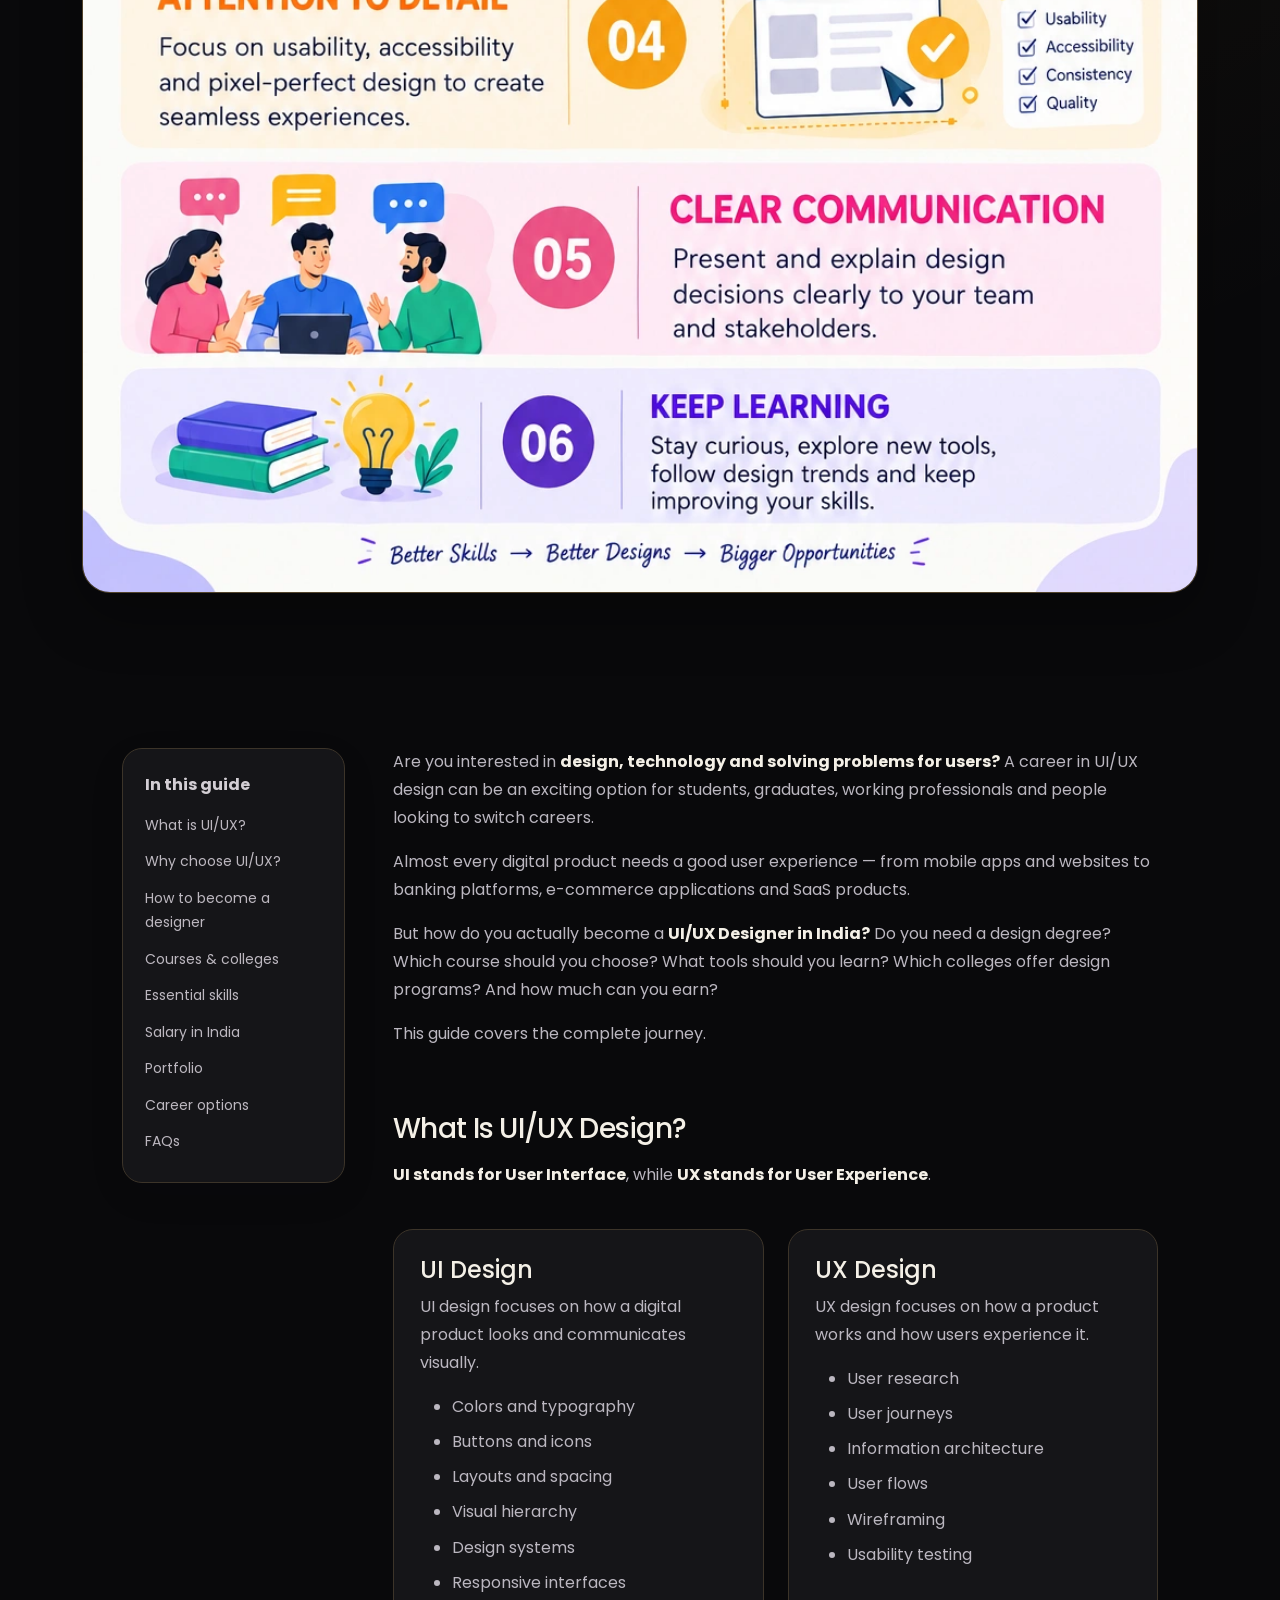
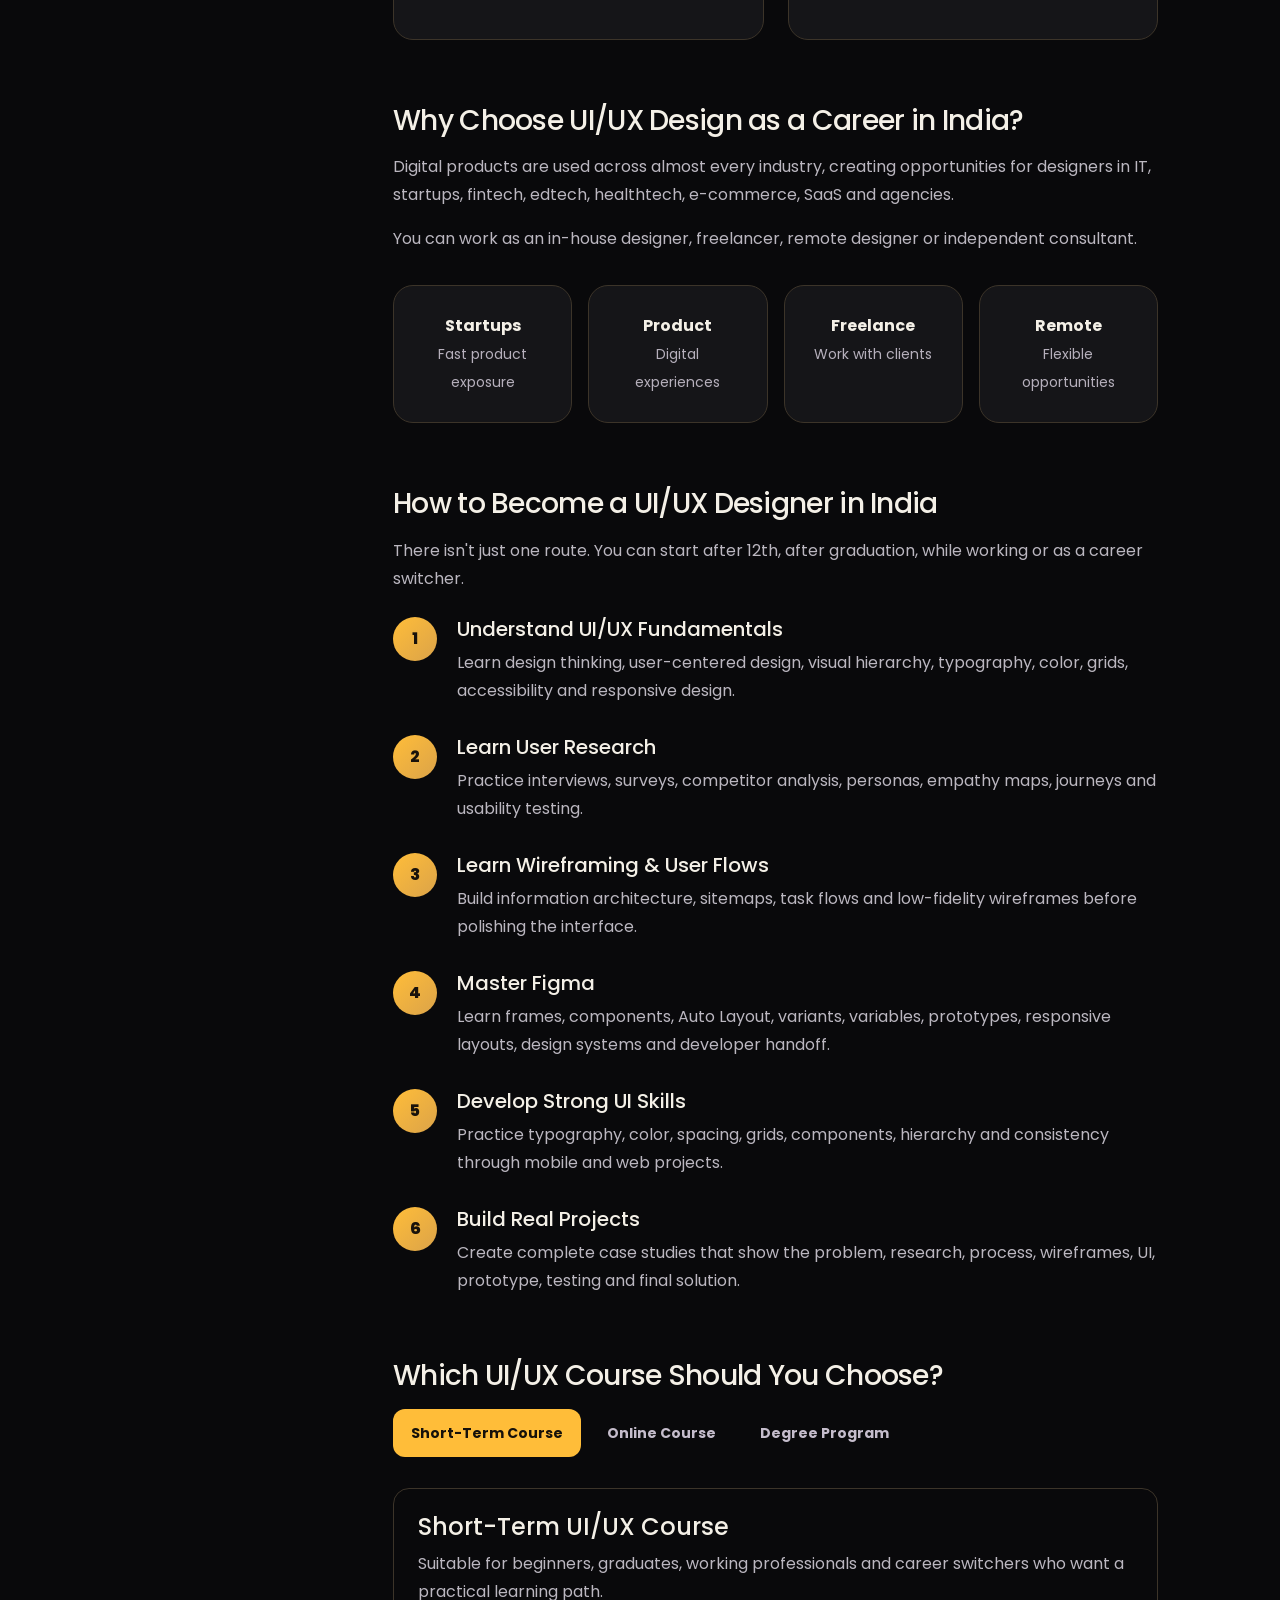
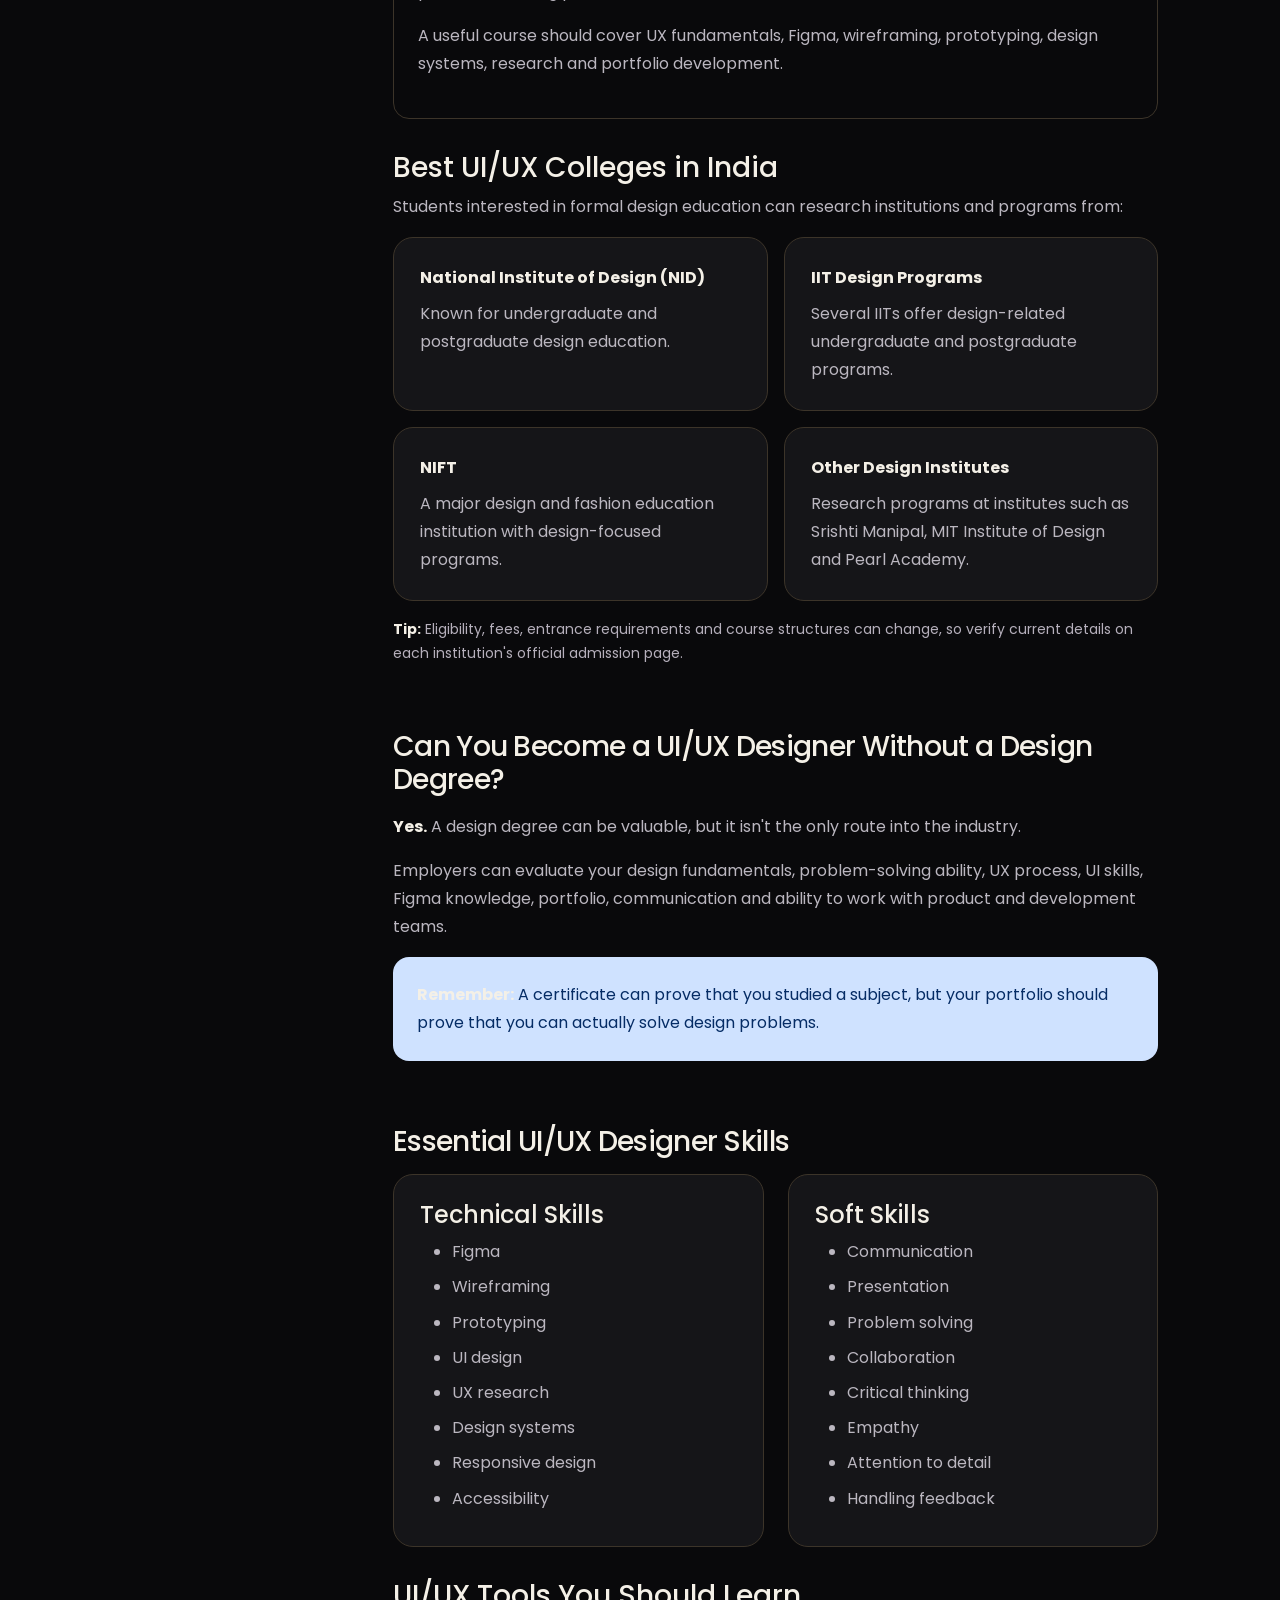
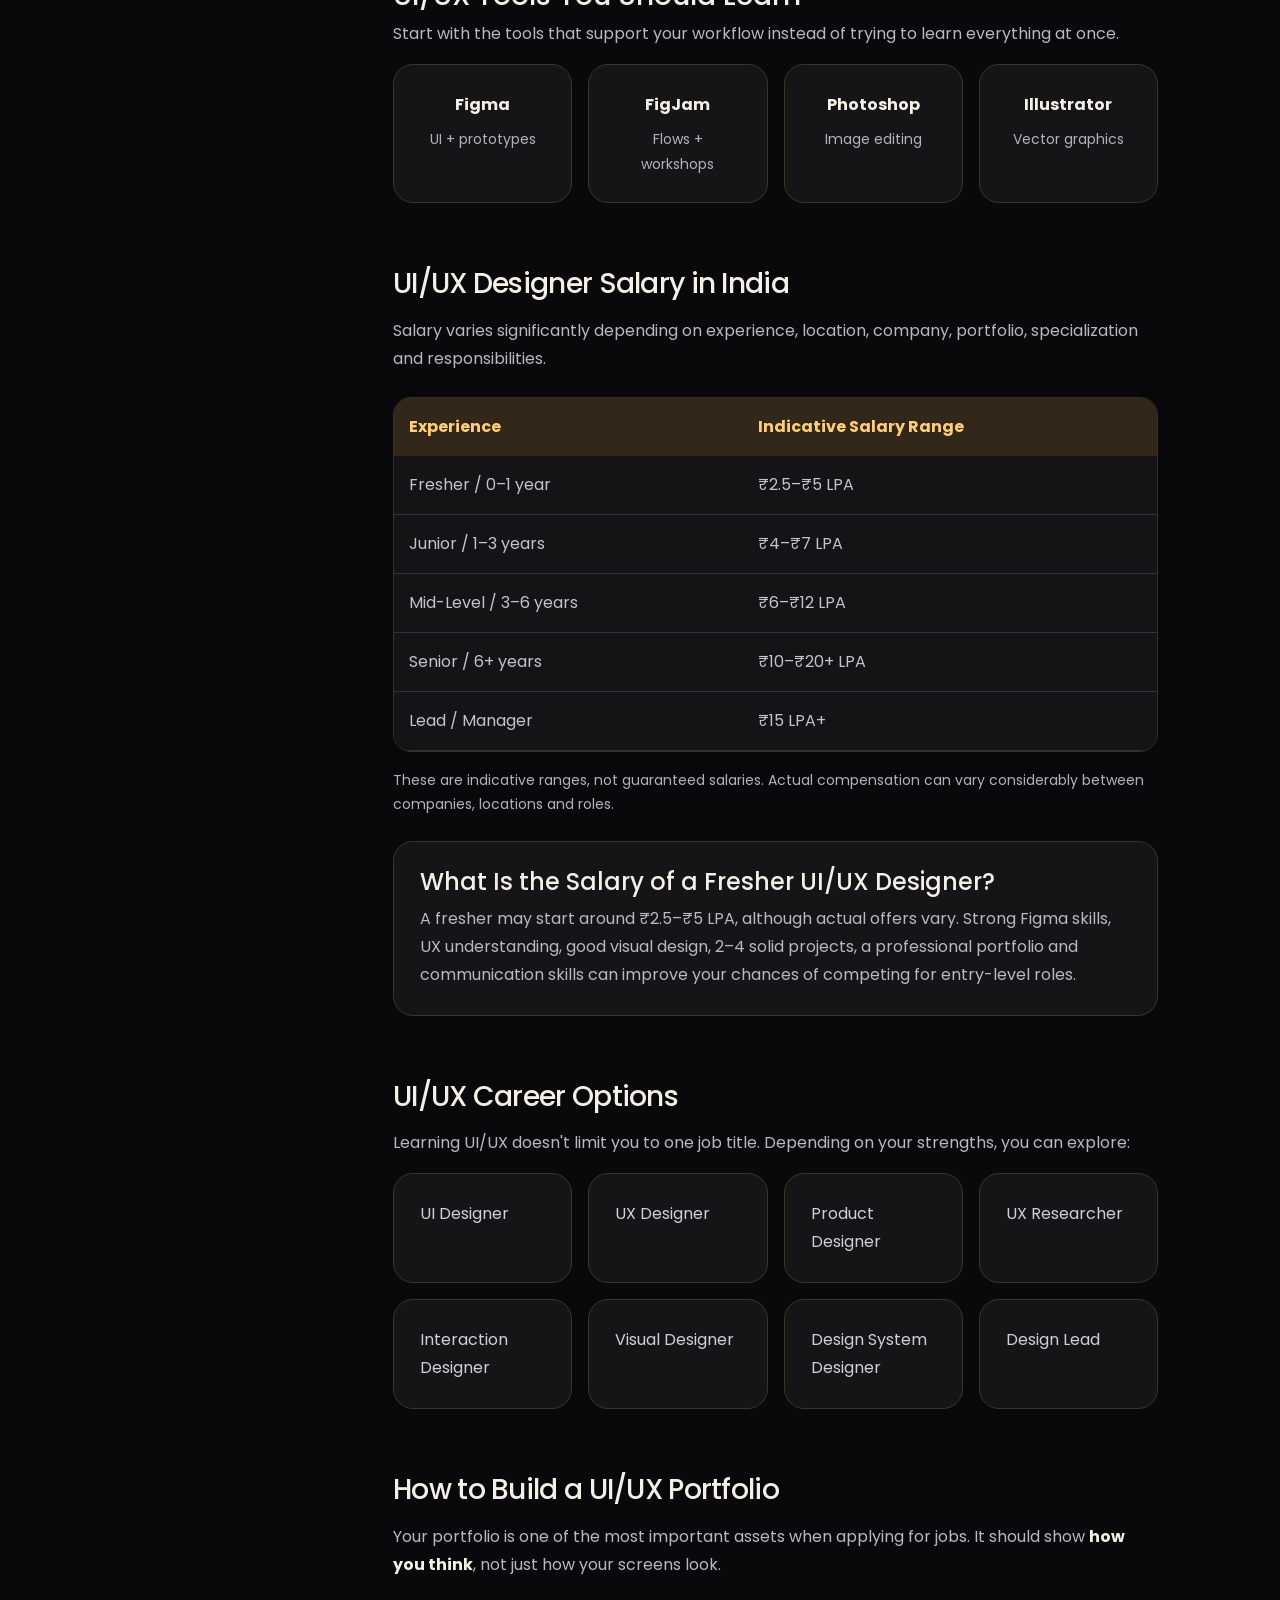
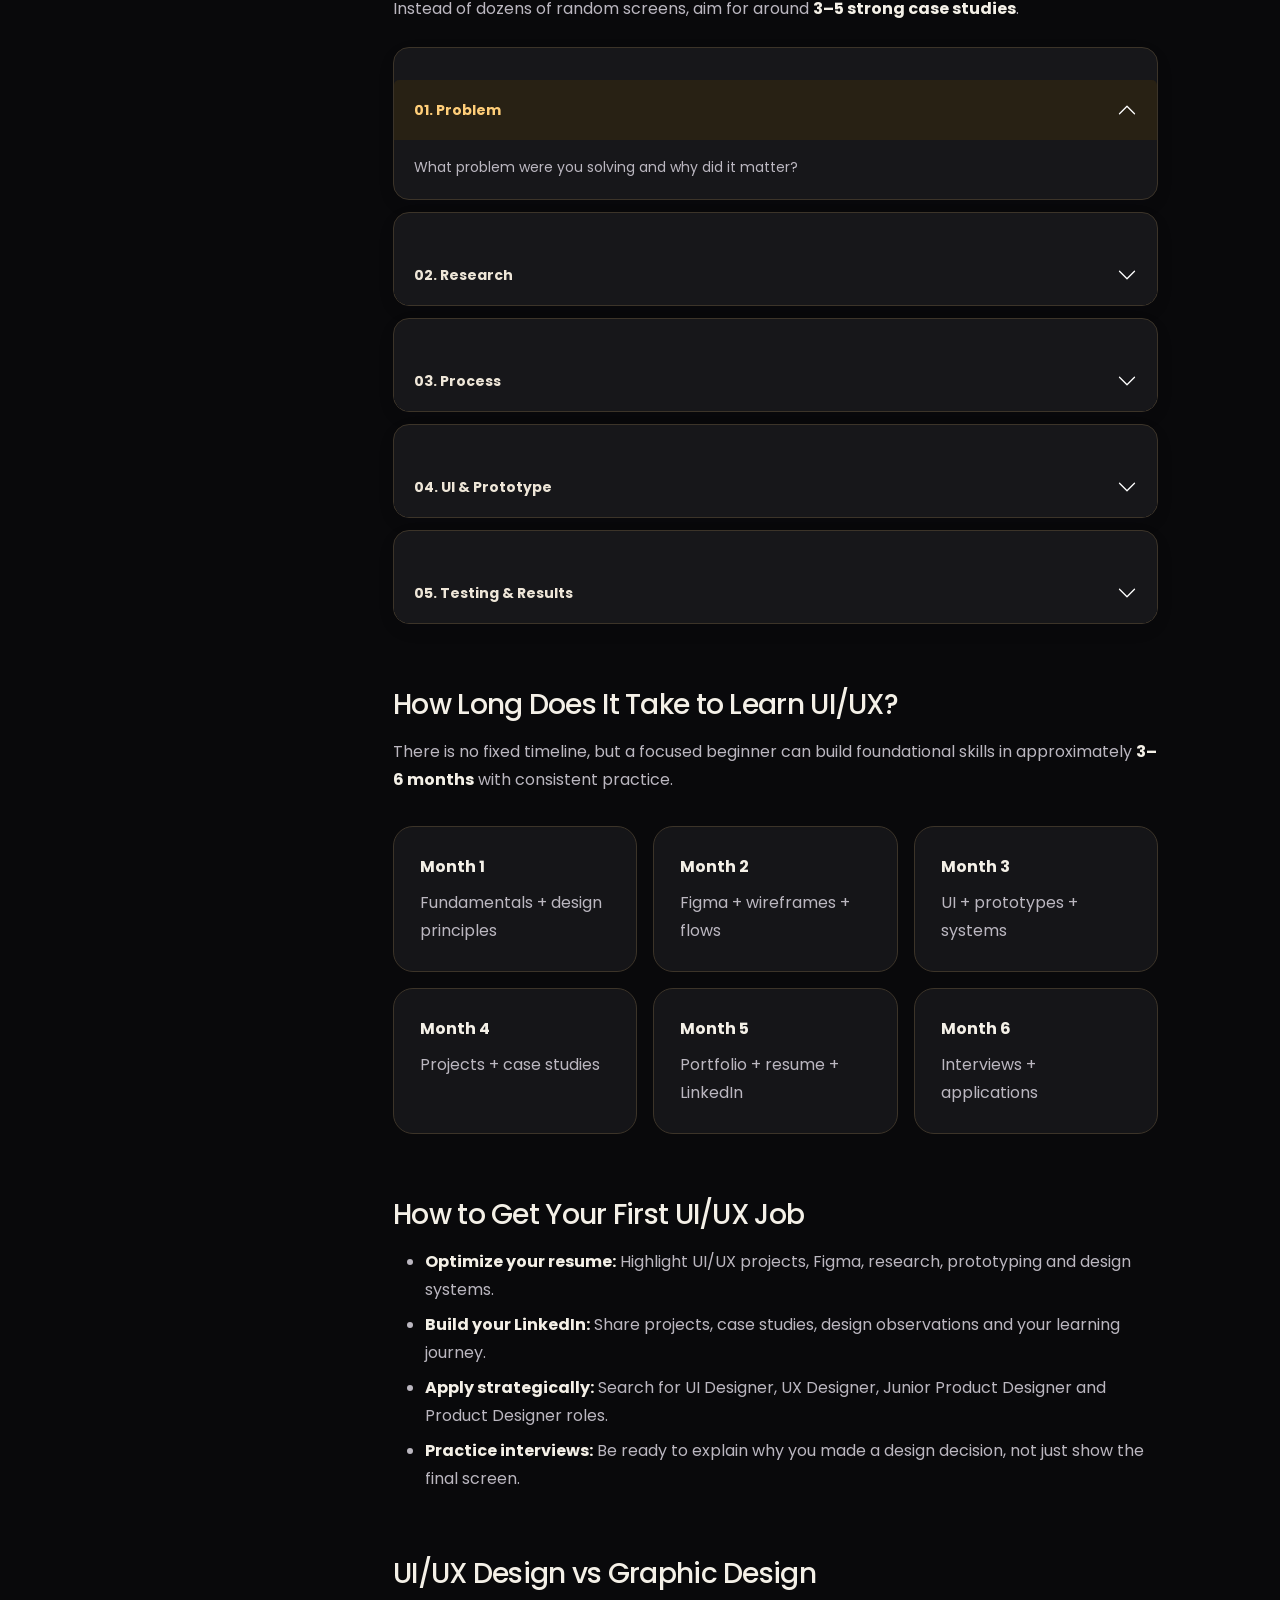
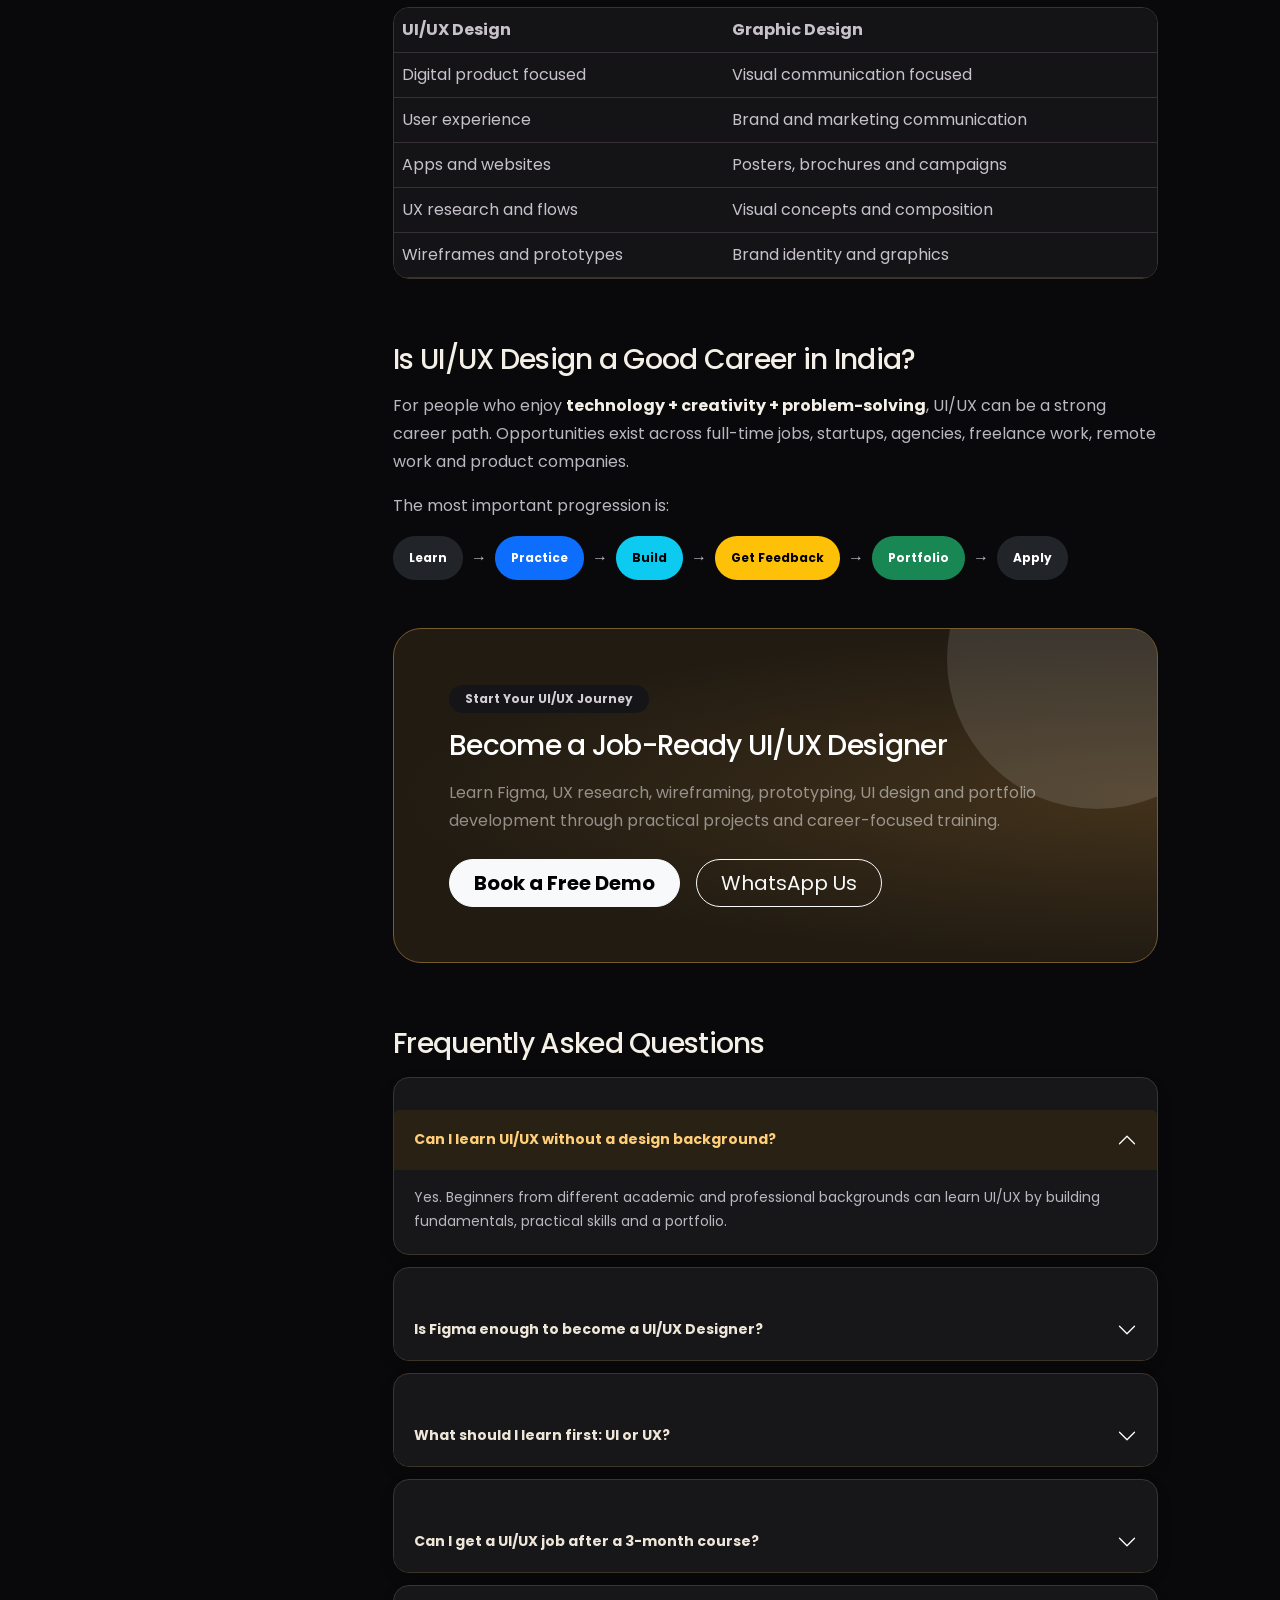
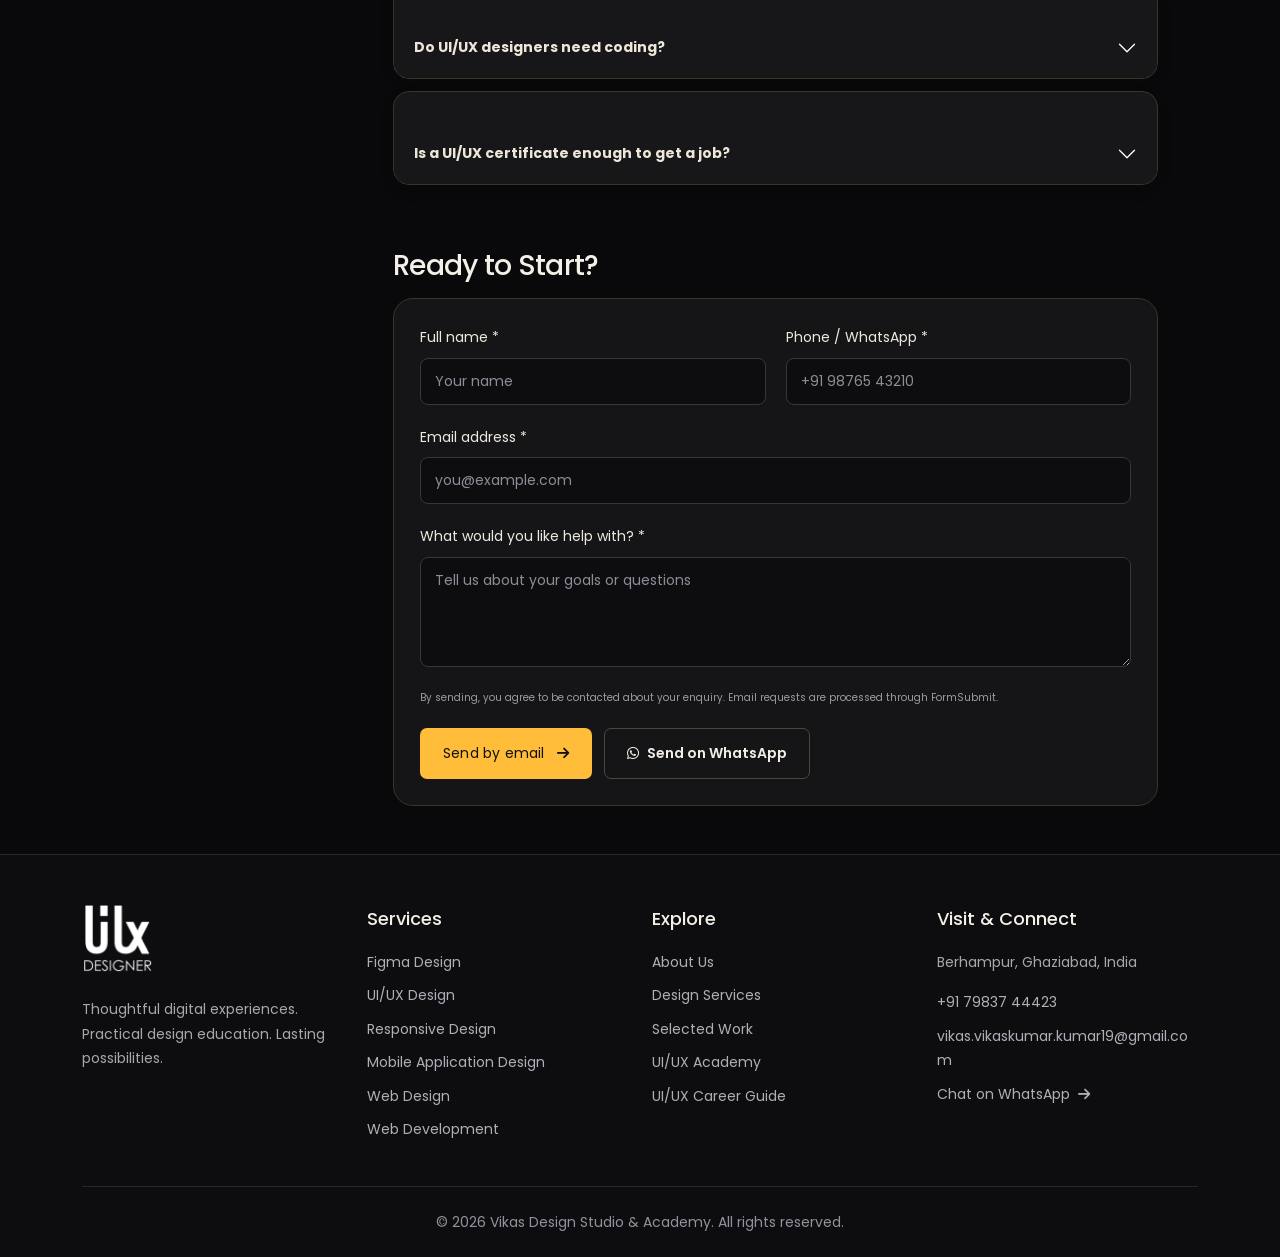
==== commit 088e4997: "Update how-to-become-ui-ux-designer-in-india.html" ====
--- a/how-to-become-ui-ux-designer-in-india.html
+++ b/how-to-become-ui-ux-designer-in-india.html
@@ -448,7 +448,7 @@
           <li class="nav-item"><a class="nav-link" href="index.html#services">Services</a></li>
           <li class="nav-item"><a class="nav-link" href="index.html#portfolio">Our Work</a></li>
           <li class="nav-item"><a class="nav-link" href="index.html#training">Academy</a></li>
-          <li class="nav-item"><a class="nav-link" href="how-to-become-ui-ux-designer-in-india.html">Learn UI/UX</a>
+          <li class="nav-item"><a class="nav-link" href="-in-india.html">Learn UI/UX</a>
           </li>
           <!-- <li class="nav-item"><a class="nav-link" href="index.html#students">Students</a></li> -->
           <li class="nav-item"><a class="nav-link" href="index.html#contact">Get in touch</a></li>
@@ -492,7 +492,7 @@
       </div>
 
       <div class="hero-card mt-5 fade-up">
-        <img src="how-to-become-ui-ux-designer.webp"
+        <img src="images/how-to-become-ui-ux-designer.webp"
           alt="How to become a UI UX Designer in India - courses, colleges and salary" width="1600" height="900"
           loading="eager">
       </div>
